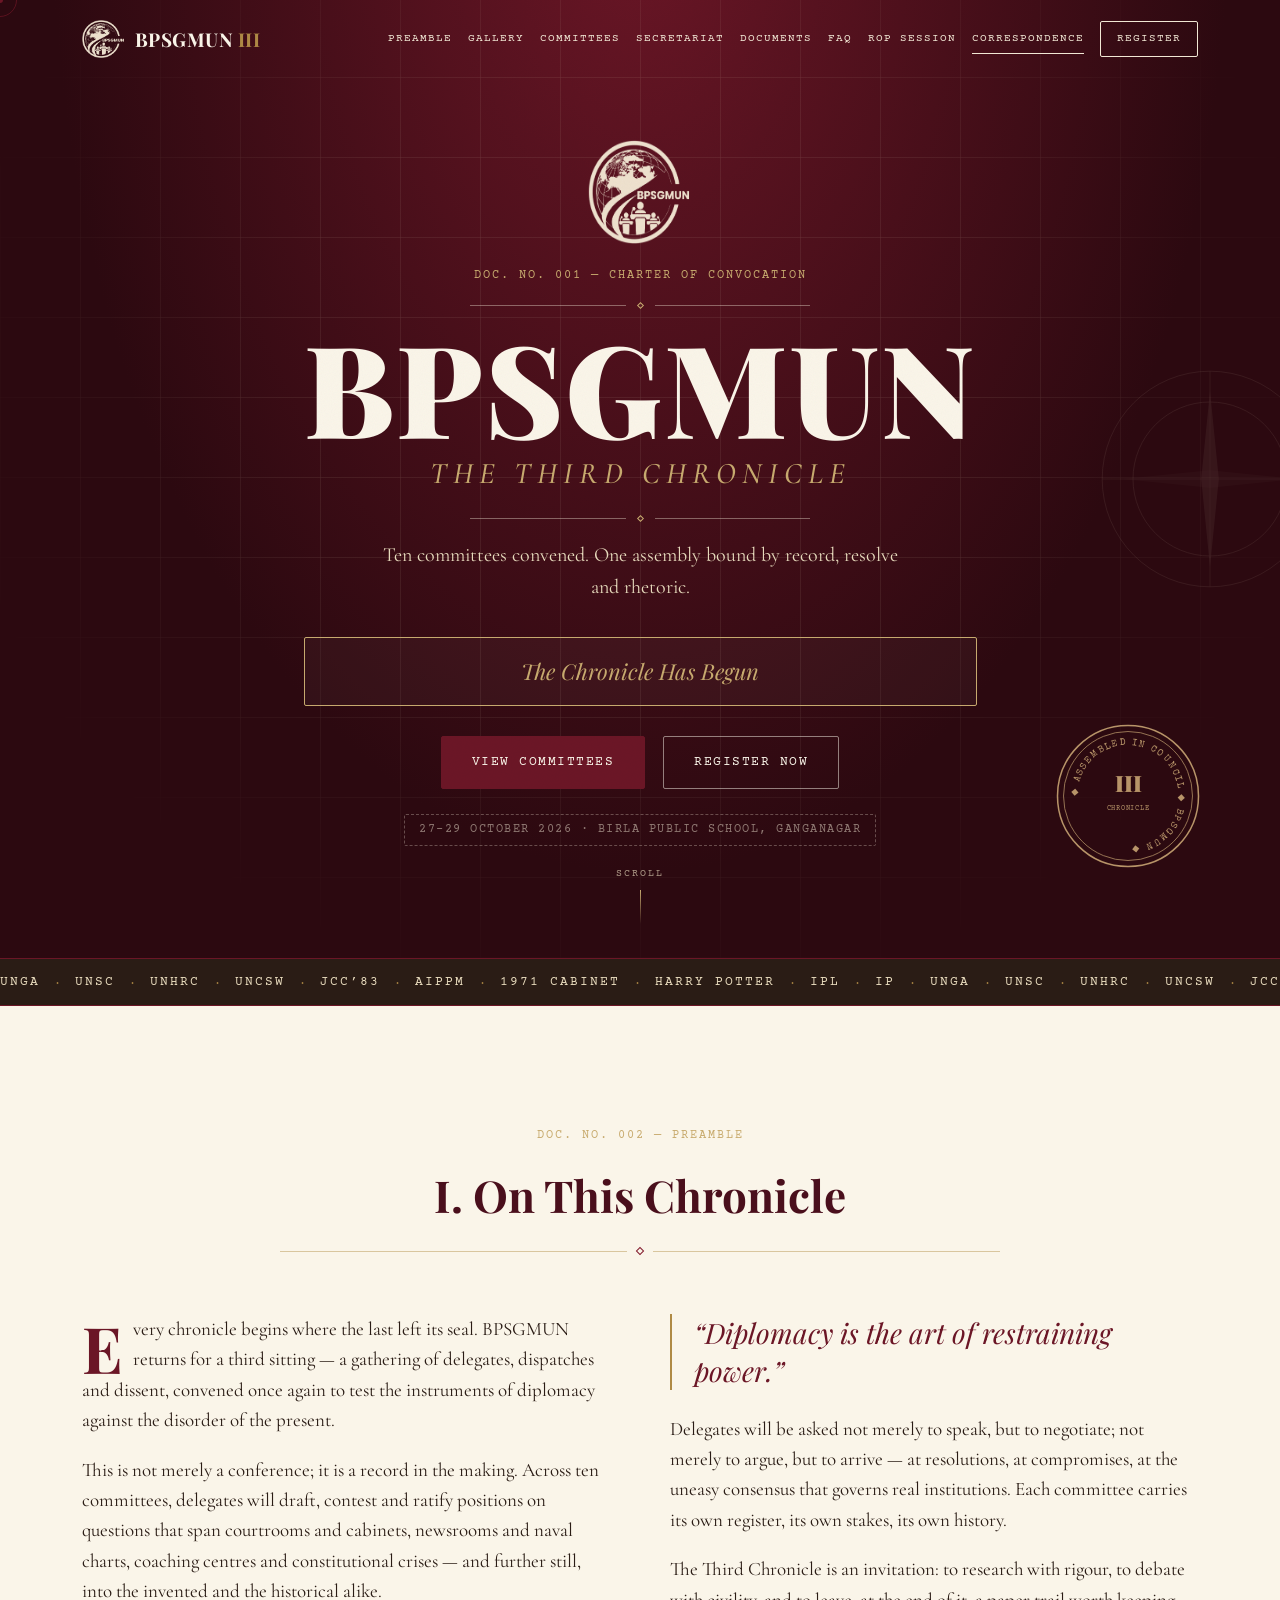
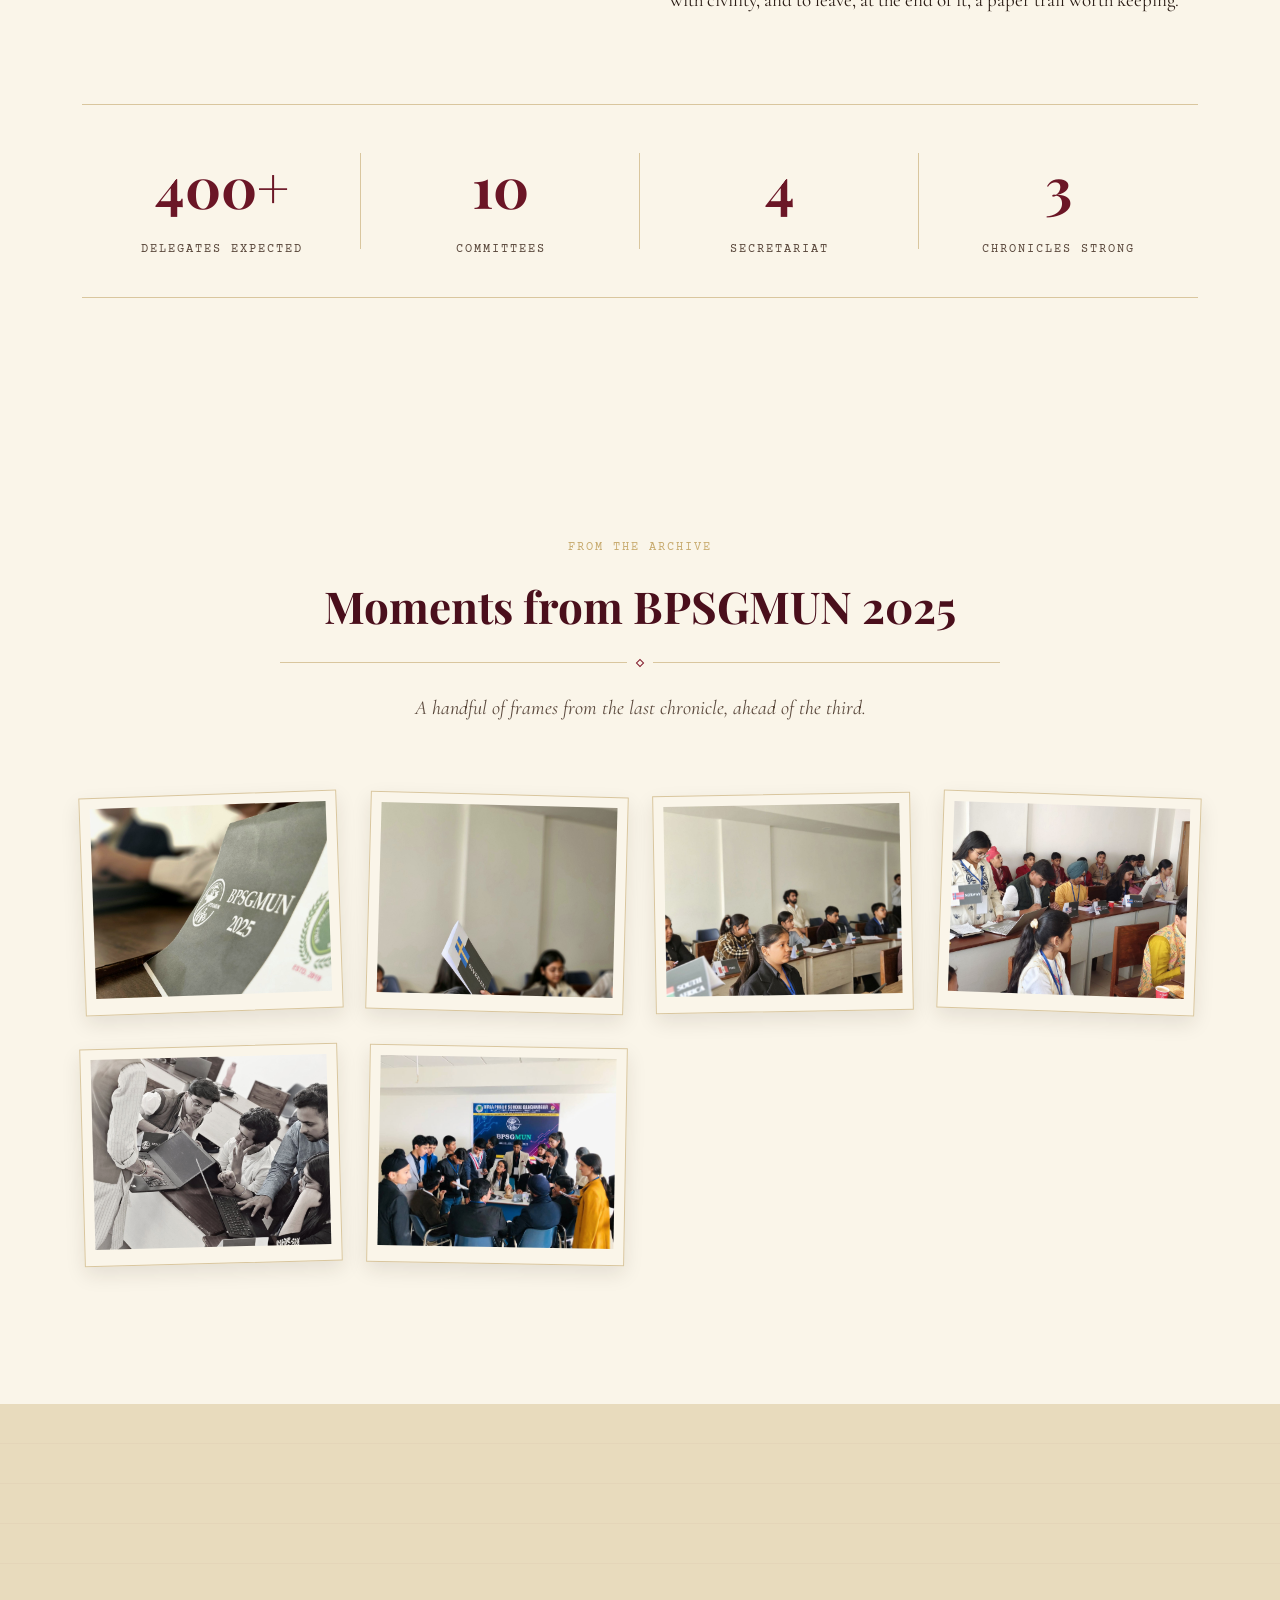
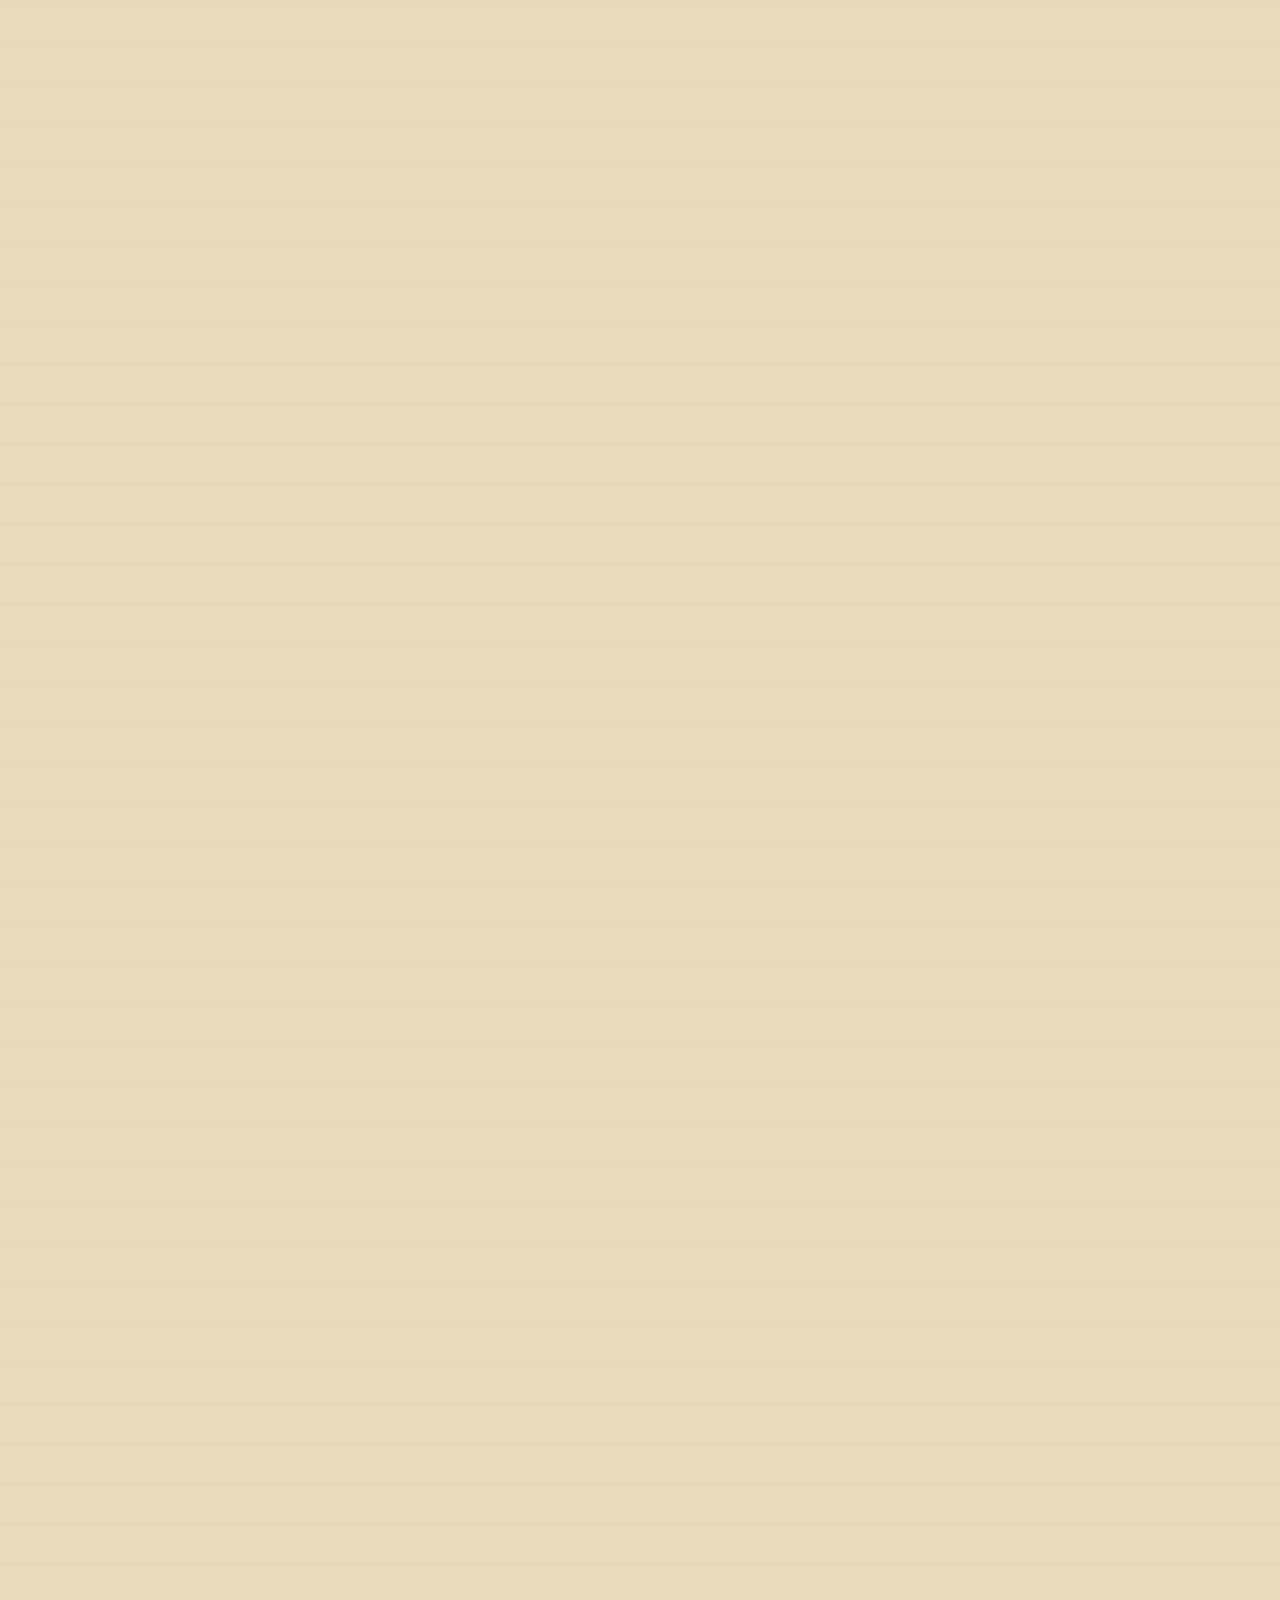
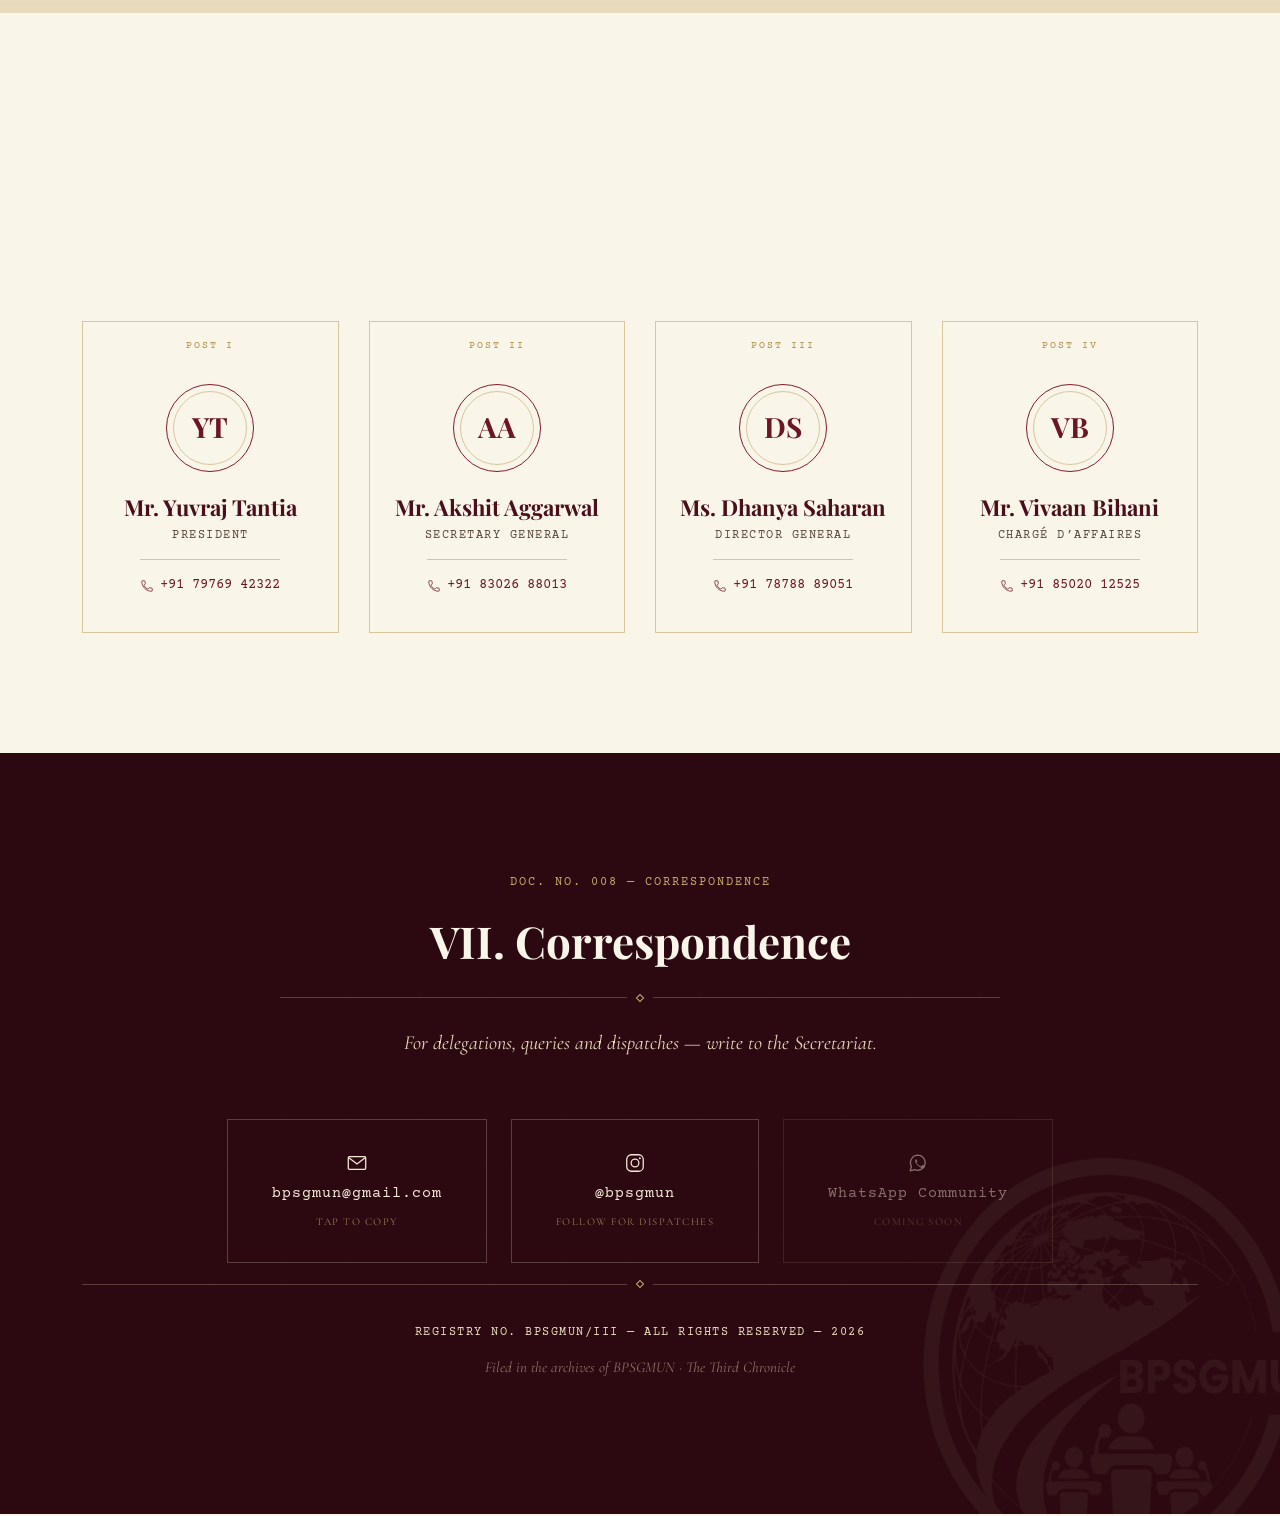
==== index.html @ e6e2c2f1 "Initial commit: BPSGMUN III website Static site for BPSGMUN — The Third Chronicle, covering committe" ====
<!DOCTYPE html>
<html lang="en">
<head>
<meta charset="UTF-8">
<meta name="viewport" content="width=device-width, initial-scale=1.0">
<title>BPSGMUN &mdash; The Third Chronicle</title>
<meta name="description" content="BPSGMUN — The Third Chronicle. Ten committees, one assembly, 27–29 October 2026 at Birla Public School, Ganganagar.">
<meta property="og:title" content="BPSGMUN — The Third Chronicle">
<meta property="og:description" content="Ten committees. One assembly. 27–29 October 2026 · Birla Public School, Ganganagar.">
<meta property="og:type" content="website">
<meta property="og:image" content="assets/og-image.jpg">
<meta property="og:image:width" content="1200">
<meta property="og:image:height" content="630">
<meta name="twitter:card" content="summary_large_image">
<meta name="twitter:image" content="assets/og-image.jpg">
<link rel="icon" href="assets/logo.png">
<link rel="preconnect" href="https://fonts.googleapis.com">
<link rel="preconnect" href="https://fonts.gstatic.com" crossorigin>
<link href="https://fonts.googleapis.com/css2?family=Playfair+Display:ital,wght@0,500;0,600;0,700;0,900;1,600&family=Cormorant+Garamond:ital,wght@0,400;0,500;0,600;1,400;1,500&family=Special+Elite&family=Courier+Prime:wght@400;700&display=swap" rel="stylesheet">
<link rel="stylesheet" href="css/style.css">
<script type="application/ld+json">
{
  "@context": "https://schema.org",
  "@type": "Event",
  "name": "BPSGMUN III — The Third Chronicle",
  "description": "Model United Nations conference across ten committees, hosted by Birla Public School, Ganganagar.",
  "startDate": "2026-10-27",
  "endDate": "2026-10-29",
  "eventStatus": "https://schema.org/EventScheduled",
  "eventAttendanceMode": "https://schema.org/OfflineEventAttendanceMode",
  "location": {
    "@type": "Place",
    "name": "Birla Public School, Ganganagar",
    "address": {
      "@type": "PostalAddress",
      "streetAddress": "Chak 3HH, Suratgarh Road",
      "addressLocality": "Sri Ganganagar",
      "addressRegion": "Rajasthan",
      "postalCode": "335002",
      "addressCountry": "IN"
    }
  },
  "organizer": {
    "@type": "Organization",
    "name": "BPSGMUN",
    "url": "https://www.instagram.com/bpsgmun",
    "email": "bpsgmun@gmail.com"
  }
}
</script>
</head>
<body>

<a href="#top" class="skip-link">Skip to content</a>

<!-- Grain overlay -->
<div class="grain" aria-hidden="true"></div>

<!-- Custom cursor -->
<div class="cursor-dot" aria-hidden="true"></div>
<div class="cursor-ring" aria-hidden="true"></div>

<!-- Scroll progress -->
<div class="scroll-progress" aria-hidden="true"><span id="scrollProgressBar"></span></div>

<!-- Loader -->
<div class="loader" id="loader" aria-hidden="true">
  <div class="loader-inner">
    <svg class="loader-seal" viewBox="0 0 200 200" width="140" height="140">
      <circle cx="100" cy="100" r="92" fill="none" stroke="#e8dcc3" stroke-width="1.5" opacity="0.5"/>
      <circle cx="100" cy="100" r="78" fill="none" stroke="#e8dcc3" stroke-width="2"/>
      <path id="loaderCirclePath" d="M 100,100 m -60,0 a 60,60 0 1,1 120,0 a 60,60 0 1,1 -120,0" fill="none"/>
      <text font-family="'Special Elite', monospace" font-size="11" letter-spacing="3" fill="#e8dcc3">
        <textPath href="#loaderCirclePath" startOffset="0%">• BPSGMUN • THE THIRD CHRONICLE •&#160;&#160;&#160;</textPath>
      </text>
      <text x="100" y="112" font-family="'Playfair Display', serif" font-size="34" font-weight="700" fill="#e8dcc3" text-anchor="middle">III</text>
    </svg>
    <p class="loader-text">assembling the chronicle&hellip;</p>
  </div>
</div>

<!-- ================= NAV ================= -->
<header class="site-nav" id="siteNav">
  <div class="nav-inner">
    <a href="#top" class="nav-brand">
      <img src="assets/logo.png" alt="BPSGMUN crest" class="nav-logo">
      <span class="nav-brand-text">BPSGMUN <em>III</em></span>
    </a>

    <nav class="nav-links" id="navLinks">
      <a href="#about" data-nav>Preamble</a>
      <a href="#gallery" data-nav>Gallery</a>
      <a href="#committees" data-nav>Committees</a>
      <a href="#secretariat" data-nav>Secretariat</a>
      <a href="docs.html" data-nav>Documents</a>
      <a href="faq.html" data-nav>FAQ</a>
      <a href="rop.html" data-nav>RoP Session</a>
      <a href="#contact" data-nav>Correspondence</a>
      <a href="#contact" class="nav-cta" data-nav data-register-link>Register</a>
    </nav>

    <button class="nav-toggle" id="navToggle" aria-label="Toggle menu" aria-expanded="false">
      <span></span><span></span><span></span>
    </button>
  </div>
</header>

<!-- Mobile menu overlay -->
<div class="mobile-menu" id="mobileMenu">
  <nav>
    <a href="#about" data-nav>I. Preamble</a>
    <a href="#gallery" data-nav>Gallery</a>
    <a href="#committees" data-nav>II. Committees</a>
    <a href="#secretariat" data-nav>III. Secretariat</a>
    <a href="docs.html" data-nav>IV. Documents</a>
    <a href="faq.html" data-nav>V. FAQ</a>
    <a href="rop.html" data-nav>VI. RoP Session</a>
    <a href="#contact" data-nav>VII. Correspondence</a>
  </nav>
  <div class="mobile-menu-foot">
    <span>@bpsgmun</span>
    <span>bpsgmun@gmail.com</span>
    <span>27&ndash;29 Oct 2026</span>
    <span>Birla Public School, Ganganagar</span>
  </div>
</div>

<main id="top">

  <!-- ================= HERO ================= -->
  <section class="hero" id="hero">
    <div class="hero-grid" aria-hidden="true"></div>
    <div class="hero-compass" aria-hidden="true">
      <svg viewBox="0 0 200 200" width="220" height="220">
        <circle cx="100" cy="100" r="98" fill="none" stroke="currentColor" stroke-width="0.6"/>
        <circle cx="100" cy="100" r="70" fill="none" stroke="currentColor" stroke-width="0.6"/>
        <line x1="100" y1="2" x2="100" y2="198" stroke="currentColor" stroke-width="0.5"/>
        <line x1="2" y1="100" x2="198" y2="100" stroke="currentColor" stroke-width="0.5"/>
        <path d="M100 20 L108 100 L100 180 L92 100 Z" fill="currentColor" opacity="0.5"/>
        <path d="M20 100 L100 92 L180 100 L100 108 Z" fill="currentColor" opacity="0.2"/>
      </svg>
    </div>

    <div class="container hero-content">
      <img src="assets/logo.png" alt="BPSGMUN crest" class="hero-crest" data-reveal>
      <p class="doc-number" data-reveal>Doc. No. 001 &mdash; Charter of Convocation</p>
      <div class="hero-rule" data-reveal><span></span><i></i><span></span></div>
      <h1 class="hero-title" data-reveal>
        <span class="hero-title-line">BPSGMUN</span>
      </h1>
      <p class="hero-subtitle" data-reveal>The&nbsp;Third&nbsp;Chronicle</p>
      <div class="hero-rule" data-reveal><span></span><i></i><span></span></div>
      <p class="hero-tagline" data-reveal>Ten committees convened. One assembly bound by record, resolve and rhetoric.</p>

      <div class="countdown" id="countdown" data-reveal aria-label="Countdown to BPSGMUN III">
        <div class="countdown-unit">
          <span class="countdown-value" id="cdDays">00</span>
          <span class="countdown-label">Days</span>
        </div>
        <span class="countdown-sep">&#9670;</span>
        <div class="countdown-unit">
          <span class="countdown-value" id="cdHours">00</span>
          <span class="countdown-label">Hours</span>
        </div>
        <span class="countdown-sep">&#9670;</span>
        <div class="countdown-unit">
          <span class="countdown-value" id="cdMinutes">00</span>
          <span class="countdown-label">Minutes</span>
        </div>
        <span class="countdown-sep">&#9670;</span>
        <div class="countdown-unit">
          <span class="countdown-value" id="cdSeconds">00</span>
          <span class="countdown-label">Seconds</span>
        </div>
      </div>

      <div class="hero-actions" data-reveal>
        <a href="#committees" class="btn btn-primary">
          <span>View Committees</span>
        </a>
        <a href="#contact" class="btn btn-ghost" data-register-link>
          <span>Register Now</span>
        </a>
      </div>

      <p class="hero-notice" data-reveal>27&ndash;29 October 2026 &middot; Birla Public School, Ganganagar</p>
    </div>

    <div class="hero-stamp" id="heroStamp" aria-hidden="true">
      <svg viewBox="0 0 200 200" width="150" height="150">
        <circle cx="100" cy="100" r="94" fill="none" stroke="currentColor" stroke-width="2"/>
        <circle cx="100" cy="100" r="86" fill="none" stroke="currentColor" stroke-width="1"/>
        <path id="stampCirclePath" d="M 100,100 m -68,0 a 68,68 0 1,1 136,0 a 68,68 0 1,1 -136,0" fill="none"/>
        <text font-family="'Special Elite', monospace" font-size="12.5" letter-spacing="2.5" fill="currentColor">
          <textPath href="#stampCirclePath" startOffset="0%">&#9670; ASSEMBLED IN COUNCIL &#9670; BPSGMUN &#9670;&#160;&#160;</textPath>
        </text>
        <text x="100" y="95" font-family="'Playfair Display', serif" font-size="30" font-weight="900" fill="currentColor" text-anchor="middle">III</text>
        <text x="100" y="118" font-family="'Courier Prime', monospace" font-size="9" letter-spacing="1" fill="currentColor" text-anchor="middle">CHRONICLE</text>
      </svg>
    </div>

    <a href="#about" class="scroll-cue" aria-label="Scroll to content">
      <span>Scroll</span>
      <i></i>
    </a>
  </section>

  <!-- ================= TICKER ================= -->
  <div class="ticker" aria-hidden="true">
    <div class="ticker-track" id="tickerTrack">
      <span>UNGA</span><b>&#9670;</b><span>UNSC</span><b>&#9670;</b><span>UNHRC</span><b>&#9670;</b>
      <span>UNCSW</span><b>&#9670;</b><span>JCC&rsquo;83</span><b>&#9670;</b><span>AIPPM</span><b>&#9670;</b>
      <span>1971 CABINET</span><b>&#9670;</b><span>HARRY POTTER</span><b>&#9670;</b><span>IPL</span><b>&#9670;</b><span>IP</span><b>&#9670;</b>
    </div>
  </div>

  <!-- ================= ABOUT ================= -->
  <section class="section about" id="about">
    <div class="container">
      <div class="section-head" data-reveal>
        <p class="doc-number">Doc. No. 002 &mdash; Preamble</p>
        <h2 class="section-title">I. On This Chronicle</h2>
        <div class="rule-ornament"><span></span><i></i><span></span></div>
      </div>

      <div class="about-grid">
        <div class="about-col" data-reveal>
          <p class="drop-cap">Every chronicle begins where the last left its seal. BPSGMUN returns for a third sitting &mdash; a gathering of delegates, dispatches and dissent, convened once again to test the instruments of diplomacy against the disorder of the present.</p>
          <p>This is not merely a conference; it is a record in the making. Across ten committees, delegates will draft, contest and ratify positions on questions that span courtrooms and cabinets, newsrooms and naval charts, coaching centres and constitutional crises &mdash; and further still, into the invented and the historical alike.</p>
        </div>
        <div class="about-col" data-reveal>
          <blockquote class="pull-quote">&ldquo;Diplomacy is the art of restraining power.&rdquo;</blockquote>
          <p>Delegates will be asked not merely to speak, but to negotiate; not merely to argue, but to arrive &mdash; at resolutions, at compromises, at the uneasy consensus that governs real institutions. Each committee carries its own register, its own stakes, its own history.</p>
          <p>The Third Chronicle is an invitation: to research with rigour, to debate with civility, and to leave, at the end of it, a paper trail worth keeping.</p>
        </div>
      </div>

      <div class="stats-row" data-reveal>
        <div class="stat">
          <span class="stat-number" data-count="400" data-suffix="+">0</span>
          <span class="stat-label">Delegates Expected</span>
        </div>
        <div class="stat">
          <span class="stat-number" data-count="10">0</span>
          <span class="stat-label">Committees</span>
        </div>
        <div class="stat">
          <span class="stat-number" data-count="4">0</span>
          <span class="stat-label">Secretariat</span>
        </div>
        <div class="stat">
          <span class="stat-number" data-count="3">0</span>
          <span class="stat-label">Chronicles Strong</span>
        </div>
      </div>
    </div>
  </section>

  <!-- ================= GALLERY ================= -->
  <section class="section gallery-section" id="gallery">
    <div class="container">
      <div class="section-head" data-reveal>
        <p class="doc-number">From the Archive</p>
        <h2 class="section-title">Moments from BPSGMUN 2025</h2>
        <div class="rule-ornament"><span></span><i></i><span></span></div>
        <p class="section-lede">A handful of frames from the last chronicle, ahead of the third.</p>
      </div>

      <div class="photo-grid" id="photoGrid" data-reveal>
        <button class="photo-frame" style="--r:-2deg" data-src="assets/gallery/chronicle-01.jpg" data-caption="The BPSGMUN 2025 conference booklet">
          <img src="assets/gallery/chronicle-01.jpg" alt="BPSGMUN 2025 conference booklet" loading="lazy">
        </button>
        <button class="photo-frame" style="--r:1.5deg" data-src="assets/gallery/chronicle-02.jpg" data-caption="A delegate raises the Sweden placard during committee session">
          <img src="assets/gallery/chronicle-02.jpg" alt="Delegate raising the Sweden placard during committee session" loading="lazy">
        </button>
        <button class="photo-frame" style="--r:-1deg" data-src="assets/gallery/chronicle-03.jpg" data-caption="Committee in session, delegate placards on the desks">
          <img src="assets/gallery/chronicle-03.jpg" alt="Delegates seated behind country placards including Peru and South Africa" loading="lazy">
        </button>
        <button class="photo-frame" style="--r:2deg" data-src="assets/gallery/chronicle-04.jpg" data-caption="A packed committee room mid-session">
          <img src="assets/gallery/chronicle-04.jpg" alt="Committee session in progress with delegate placards for Norway, USA, UK and Iceland" loading="lazy">
        </button>
        <button class="photo-frame" style="--r:-1.5deg" data-src="assets/gallery/chronicle-05.jpg" data-caption="Delegates drafting together between sessions">
          <img src="assets/gallery/chronicle-05.jpg" alt="Delegates working together around laptops" loading="lazy">
        </button>
        <button class="photo-frame" style="--r:1deg" data-src="assets/gallery/chronicle-06.jpg" data-caption="Delegates gathered at Birla Public School, Ganganagar">
          <img src="assets/gallery/chronicle-06.jpg" alt="Delegates gathered around the BPSGMUN banner at Birla Public School, Ganganagar" loading="lazy">
        </button>
      </div>
    </div>
  </section>

  <!-- ================= COMMITTEES ================= -->
  <section class="section committees" id="committees">
    <div class="container">
      <div class="section-head" data-reveal>
        <p class="doc-number">Doc. No. 003 &mdash; Register of Committees</p>
        <h2 class="section-title">II. Committees of Assembly</h2>
        <div class="rule-ornament"><span></span><i></i><span></span></div>
        <p class="section-lede">Ten dossiers. Ten agendas. Select a file to read the brief in full.</p>
      </div>

      <div class="committee-search" data-reveal>
        <svg viewBox="0 0 24 24" width="16" height="16" aria-hidden="true"><circle cx="10.5" cy="10.5" r="6.5" fill="none" stroke="currentColor" stroke-width="1.6"/><line x1="15.2" y1="15.2" x2="21" y2="21" stroke="currentColor" stroke-width="1.6" stroke-linecap="round"/></svg>
        <input type="text" id="committeeSearch" placeholder="Search the register by name or acronym&hellip;" aria-label="Search committees">
      </div>

      <div class="committee-grid" id="committeeGrid" data-reveal></div>
      <p class="committee-empty" id="committeeEmpty" hidden>No dossier matches that search.</p>
    </div>
  </section>

  <!-- ================= SECRETARIAT ================= -->
  <section class="section secretariat" id="secretariat">
    <div class="container">
      <div class="section-head" data-reveal>
        <p class="doc-number">Doc. No. 004 &mdash; Roll of Officers</p>
        <h2 class="section-title">III. The Secretariat</h2>
        <div class="rule-ornament"><span></span><i></i><span></span></div>
      </div>

      <div class="secretariat-grid" id="secretariatGrid" data-reveal></div>
    </div>
  </section>

  <!-- ================= CONTACT / FOOTER ================= -->
  <section class="section contact" id="contact">
    <div class="hero-grid faint" aria-hidden="true"></div>
    <img src="assets/logo.png" alt="" aria-hidden="true" class="contact-watermark">
    <div class="container">
      <div class="section-head" data-reveal>
        <p class="doc-number light">Doc. No. 008 &mdash; Correspondence</p>
        <h2 class="section-title light">VII. Correspondence</h2>
        <div class="rule-ornament light"><span></span><i></i><span></span></div>
        <p class="section-lede light">For delegations, queries and dispatches &mdash; write to the Secretariat.</p>
      </div>

      <div class="contact-row" data-reveal>
        <a class="contact-card" href="mailto:bpsgmun@gmail.com" id="copyEmail">
          <svg viewBox="0 0 24 24" width="22" height="22" aria-hidden="true"><rect x="2.5" y="5" width="19" height="14" rx="1.2" fill="none" stroke="currentColor" stroke-width="1.4"/><path d="M3.5 6.5L12 13L20.5 6.5" fill="none" stroke="currentColor" stroke-width="1.4" stroke-linecap="round"/></svg>
          <span>bpsgmun@gmail.com</span>
          <small>tap to copy</small>
        </a>
        <a class="contact-card" href="https://instagram.com/bpsgmun" target="_blank" rel="noopener noreferrer">
          <svg viewBox="0 0 24 24" width="22" height="22" aria-hidden="true"><rect x="3" y="3" width="18" height="18" rx="5" fill="none" stroke="currentColor" stroke-width="1.4"/><circle cx="12" cy="12" r="4.2" fill="none" stroke="currentColor" stroke-width="1.4"/><circle cx="17.3" cy="6.7" r="1.1" fill="currentColor"/></svg>
          <span>@bpsgmun</span>
          <small>follow for dispatches</small>
        </a>
        <a class="contact-card is-disabled" href="#" id="whatsappLink" data-whatsapp-link aria-disabled="true" target="_blank" rel="noopener noreferrer">
          <svg viewBox="0 0 24 24" width="22" height="22" aria-hidden="true"><path d="M12 3.5a8.2 8.2 0 0 0-7.1 12.3L3.5 20.5l4.9-1.3A8.2 8.2 0 1 0 12 3.5Z" fill="none" stroke="currentColor" stroke-width="1.4" stroke-linejoin="round"/><path d="M8.7 8.9c.3-.7.6-.7.9-.7h.5c.2 0 .4 0 .5.4.2.5.6 1.5.6 1.6.1.1.1.3 0 .4-.2.3-.3.4-.5.6-.2.2-.4.4-.2.7.2.4.9 1.4 1.9 2.2 1.3 1 2.2 1.3 2.6 1.5.3.1.5.1.6-.1.2-.2.7-.8.9-1.1.2-.3.4-.2.6-.1.2.1 1.5.7 1.7.8.2.1.4.2.4.3.1.4.1.8-.1 1.2-.2.4-1.2 1.1-2 1.1-.8 0-2.3-.3-4.3-2.1-2.4-2.1-3.5-4.1-3.6-4.7-.1-.6-.5-1.5.1-2.4Z" fill="currentColor" stroke="none"/></svg>
          <span>WhatsApp Community</span>
          <small>coming soon</small>
        </a>
      </div>

      <div class="rule-ornament light" data-reveal><span></span><i></i><span></span></div>

      <footer class="site-footer" data-reveal>
        <p class="registry-line">Registry No. BPSGMUN/III &mdash; All Rights Reserved &mdash; <span id="footYear"></span></p>
        <p class="registry-sub">Filed in the archives of BPSGMUN &middot; The Third Chronicle</p>
      </footer>
    </div>

    <button class="back-to-top" id="backToTop" aria-label="Back to top">
      <svg viewBox="0 0 24 24" width="18" height="18"><path d="M12 19V5M6 11l6-6 6 6" fill="none" stroke="currentColor" stroke-width="1.8" stroke-linecap="round" stroke-linejoin="round"/></svg>
    </button>
  </section>

</main>

<!-- Committee dossier modal -->
<div class="modal-overlay" id="committeeModal" aria-hidden="true">
  <div class="modal-box" role="dialog" aria-modal="true" aria-labelledby="modalAcronym">
    <button class="modal-close" id="modalClose" aria-label="Close dossier">
      <svg viewBox="0 0 24 24" width="18" height="18"><path d="M5 5l14 14M19 5L5 19" fill="none" stroke="currentColor" stroke-width="1.8" stroke-linecap="round"/></svg>
    </button>
    <p class="modal-doc" id="modalDoc"></p>
    <p class="modal-category" id="modalCategory"></p>
    <h3 class="modal-acronym" id="modalAcronym"></h3>
    <h4 class="modal-name" id="modalName"></h4>
    <div class="rule-ornament"><span></span><i></i><span></span></div>
    <p class="modal-agenda" id="modalAgenda"></p>
    <div class="modal-actions">
      <a href="docs.html" class="btn btn-ghost-wine modal-btn" id="modalDocsLink">
        <span>Committee Documents</span>
      </a>
    </div>
    <p class="modal-contact-note">Have a question about this committee? Contact the Secretariat at <a href="mailto:bpsgmun@gmail.com" id="modalEmailLink">bpsgmun@gmail.com</a>.</p>
  </div>
</div>

<!-- Photo lightbox -->
<div class="modal-overlay photo-modal-overlay" id="photoModal" aria-hidden="true">
  <div class="photo-modal-box" role="dialog" aria-modal="true" aria-labelledby="photoModalCaption">
    <button class="modal-close photo-modal-close" id="photoModalClose" aria-label="Close photo">
      <svg viewBox="0 0 24 24" width="18" height="18"><path d="M5 5l14 14M19 5L5 19" fill="none" stroke="currentColor" stroke-width="1.8" stroke-linecap="round"/></svg>
    </button>
    <img id="photoModalImg" src="" alt="">
    <p class="photo-modal-caption" id="photoModalCaption"></p>
  </div>
</div>

<script src="js/committees-data.js"></script>
<script src="js/common.js"></script>
<script src="js/script.js"></script>
</body>
</html>
---- css/style.css ----
/* =========================================================
   BPSGMUN — THE THIRD CHRONICLE
   ========================================================= */

:root{
  --wine-900:#2c0910;
  --wine-800:#4a0f1c;
  --wine-700:#6b1626;
  --wine-600:#821b2d;
  --wine-500:#9c2436;
  --gold:#af8a45;
  --gold-soft:#c8ab6f;
  --cream-100:#faf5e9;
  --cream-200:#f3e9d6;
  --beige-300:#e8dbbd;
  --beige-400:#d9c69e;
  --ink:#2a1c15;
  --ink-soft:#5a483c;

  --font-display:'Playfair Display', serif;
  --font-body:'Cormorant Garamond', serif;
  --font-mono:'Courier Prime', monospace;
  --font-stamp:'Special Elite', monospace;

  --container:1180px;
  --ease:cubic-bezier(.22,.68,0,1);
}

*,*::before,*::after{ box-sizing:border-box; }
html{ scroll-behavior:smooth; }
body{
  margin:0;
  background:var(--cream-100);
  color:var(--ink);
  font-family:var(--font-body);
  font-size:19px;
  line-height:1.6;
  overflow-x:hidden;
  cursor:default;
}
img,svg{ display:block; max-width:100%; }
a{ color:inherit; text-decoration:none; }
h1,h2,h3,h4{ font-family:var(--font-display); margin:0; font-weight:700; color:var(--wine-800); }
p{ margin:0 0 1em; }
.container{ max-width:var(--container); margin:0 auto; padding:0 32px; position:relative; }

::selection{ background:var(--wine-700); color:var(--cream-100); }

.skip-link{
  position:fixed; top:-60px; left:16px; z-index:10001;
  background:var(--wine-800); color:var(--cream-100); padding:12px 22px;
  font-family:var(--font-mono); font-size:13px; letter-spacing:1px; text-transform:uppercase;
  border-radius:2px; transition:top .25s var(--ease);
}
.skip-link:focus{ top:16px; }

/* ---------- paper grain ---------- */
.grain{
  position:fixed; inset:0; z-index:9990; pointer-events:none;
  opacity:.05; mix-blend-mode:multiply;
  background-image:url("data:image/svg+xml,%3Csvg xmlns='http://www.w3.org/2000/svg' width='180' height='180'%3E%3Cfilter id='n'%3E%3CfeTurbulence type='fractalNoise' baseFrequency='0.9' numOctaves='2' stitchTiles='stitch'/%3E%3C/filter%3E%3Crect width='100%25' height='100%25' filter='url(%23n)'/%3E%3C/svg%3E");
  background-size:180px 180px;
}

/* ---------- custom cursor ---------- */
.cursor-dot,.cursor-ring{ position:fixed; top:0; left:0; pointer-events:none; z-index:9999; border-radius:50%; transform:translate(-50%,-50%); }
.cursor-dot{ width:6px; height:6px; background:var(--wine-700); transition:opacity .2s; }
.cursor-ring{ width:34px; height:34px; border:1px solid var(--wine-600); opacity:.55; transition:width .25s var(--ease), height .25s var(--ease), opacity .25s, border-color .25s; }
.cursor-ring.active{ width:56px; height:56px; opacity:.9; border-color:var(--gold); }
@media (pointer:coarse), (max-width:900px){ .cursor-dot,.cursor-ring{ display:none; } }

/* ---------- scroll progress ---------- */
.scroll-progress{ position:fixed; top:0; left:0; width:100%; height:3px; z-index:9998; background:transparent; }
.scroll-progress span{ display:block; height:100%; width:0%; background:linear-gradient(90deg,var(--wine-700),var(--gold)); transition:width .1s linear; }

/* =========================================================
   LOADER
   ========================================================= */
.loader{
  position:fixed; inset:0; z-index:10000;
  background:var(--wine-900);
  display:flex; align-items:center; justify-content:center;
  transition:opacity .8s var(--ease), visibility .8s;
}
.loader.hidden{ opacity:0; visibility:hidden; }
.loader-inner{ text-align:center; }
.loader-seal{ animation:spin-slow 14s linear infinite; }
@keyframes spin-slow{ to{ transform:rotate(360deg); } }
.loader-text{ font-family:var(--font-stamp); color:var(--beige-300); letter-spacing:2px; font-size:12px; margin-top:16px; text-transform:uppercase; opacity:.8; }

/* =========================================================
   NAV
   ========================================================= */
.site-nav{
  position:fixed; top:0; left:0; width:100%; z-index:500;
  padding:20px 0;
  transition:background .4s var(--ease), padding .4s var(--ease), border-color .4s var(--ease), box-shadow .4s;
  border-bottom:1px solid transparent;
}
.site-nav.scrolled{
  background:rgba(250,245,233,.92);
  backdrop-filter:blur(6px);
  padding:12px 0;
  border-color:var(--beige-400);
  box-shadow:0 6px 24px rgba(42,28,21,.06);
}
.nav-inner{ max-width:var(--container); margin:0 auto; padding:0 32px; display:flex; align-items:center; justify-content:space-between; }
.nav-brand{ display:flex; align-items:center; gap:10px; color:var(--wine-800); }
.site-nav:not(.scrolled) .nav-brand{ color:var(--cream-100); }
.nav-logo{ height:38px; width:auto; transition:filter .4s var(--ease); filter:brightness(0) saturate(100%) invert(13%) sepia(20%) saturate(1200%) hue-rotate(315deg) brightness(75%); }
.site-nav:not(.scrolled) .nav-logo{ filter:none; }
.nav-brand-text{ font-family:var(--font-display); font-weight:700; letter-spacing:.5px; font-size:19px; }
.nav-brand-text em{ font-style:normal; color:var(--gold); }
.nav-links{ display:flex; align-items:center; gap:30px; font-family:var(--font-mono); font-size:13px; letter-spacing:1px; text-transform:uppercase; }
@media (min-width:901px) and (max-width:1280px){
  .nav-links{ gap:16px; font-size:11px; }
  .nav-cta{ padding:8px 12px !important; }
}
.nav-links a{ position:relative; padding:4px 0; color:var(--wine-800); }
.site-nav:not(.scrolled) .nav-links a{ color:var(--cream-200); }
.nav-links a:not(.nav-cta)::after{ content:''; position:absolute; left:0; bottom:-2px; width:0; height:1px; background:currentColor; transition:width .3s var(--ease); }
.nav-links a:not(.nav-cta):hover::after,.nav-links a.active::after{ width:100%; }
.nav-cta{ border:1px solid currentColor; padding:8px 16px !important; border-radius:2px; transition:background .3s,color .3s; }
.nav-cta:hover{ background:var(--wine-700); color:var(--cream-100) !important; border-color:var(--wine-700); }

.nav-toggle{ display:none; flex-direction:column; justify-content:center; gap:5px; width:32px; height:26px; background:none; border:none; cursor:pointer; padding:0; }
.nav-toggle span{ display:block; height:1.5px; width:100%; background:var(--wine-800); transition:transform .3s var(--ease), opacity .3s; }
.site-nav:not(.scrolled) .nav-toggle span{ background:var(--cream-100); }
.nav-toggle.open span:nth-child(1){ transform:translateY(6.5px) rotate(45deg); }
.nav-toggle.open span:nth-child(2){ opacity:0; }
.nav-toggle.open span:nth-child(3){ transform:translateY(-6.5px) rotate(-45deg); }

.mobile-menu{
  position:fixed; inset:0; z-index:490; background:var(--wine-900);
  display:flex; flex-direction:column; justify-content:center; align-items:flex-start;
  padding:0 40px;
  clip-path:circle(0% at 100% 0%);
  transition:clip-path .6s var(--ease);
  pointer-events:none;
}
.mobile-menu.open{ clip-path:circle(150% at 100% 0%); pointer-events:auto; }
.mobile-menu nav{ display:flex; flex-direction:column; gap:22px; }
.mobile-menu nav a{ font-family:var(--font-display); font-size:34px; color:var(--cream-100); opacity:.85; transition:opacity .3s, transform .3s; }
.mobile-menu nav a:hover{ opacity:1; transform:translateX(8px); color:var(--gold-soft); }
.mobile-menu-foot{ position:absolute; bottom:40px; left:40px; right:40px; display:flex; flex-wrap:wrap; gap:8px 20px; font-family:var(--font-mono); font-size:11px; letter-spacing:1px; color:var(--beige-400); text-transform:uppercase; }

/* =========================================================
   UTILITY: labels, rules, buttons
   ========================================================= */
.doc-number{ font-family:var(--font-mono); font-size:12px; letter-spacing:2px; text-transform:uppercase; color:var(--wine-600); margin-bottom:14px; }
.doc-number.light{ color:var(--gold-soft); }

.rule-ornament{ display:flex; align-items:center; gap:10px; margin:18px 0 26px; }
.rule-ornament span{ flex:1; height:1px; background:var(--beige-400); }
.rule-ornament i{ width:6px; height:6px; border:1px solid var(--wine-600); transform:rotate(45deg); }
.rule-ornament.light span{ background:rgba(232,219,189,.25); }
.rule-ornament.light i{ border-color:var(--gold-soft); }

.hero-rule{ display:flex; align-items:center; gap:12px; justify-content:center; margin:18px auto; max-width:340px; }
.hero-rule span{ flex:1; height:1px; background:rgba(243,233,214,.4); }
.hero-rule i{ width:5px; height:5px; border:1px solid var(--gold-soft); transform:rotate(45deg); }

.btn{ display:inline-flex; align-items:center; gap:8px; font-family:var(--font-mono); font-size:13px; letter-spacing:1.5px; text-transform:uppercase; padding:15px 30px; border-radius:2px; position:relative; overflow:hidden; transition:transform .3s var(--ease), box-shadow .3s; }
.btn:active{ transform:scale(.97); }
.btn-primary{ background:var(--wine-700); color:var(--cream-100); border:1px solid var(--wine-700); }
.btn-primary:hover{ box-shadow:0 10px 26px rgba(74,15,28,.35); transform:translateY(-2px); }
.btn-ghost{ background:transparent; color:var(--cream-100); border:1px solid rgba(250,245,233,.5); }
.btn-ghost:hover{ background:rgba(250,245,233,.1); border-color:var(--cream-100); transform:translateY(-2px); }
.btn-ghost-wine{ background:transparent; color:var(--wine-700); border:1px solid var(--wine-600); }
.btn-ghost-wine:hover{ background:var(--wine-700); color:var(--cream-100); transform:translateY(-2px); }

/* generic reveal-on-scroll */
[data-reveal]{ opacity:0; transform:translateY(26px); transition:opacity .8s var(--ease), transform .8s var(--ease); }
[data-reveal].in-view{ opacity:1; transform:translateY(0); }

.section{ position:relative; padding:120px 0; }
.section-head{ text-align:center; max-width:720px; margin:0 auto 60px; }
.section-title{ font-size:clamp(30px,4vw,44px); margin-bottom:0; }
.section-title.light{ color:var(--cream-100); }
.section-lede{ font-family:var(--font-body); font-size:20px; font-style:italic; color:var(--ink-soft); margin-top:6px; }
.section-lede.light{ color:var(--beige-300); }

/* =========================================================
   HERO
   ========================================================= */
.hero{
  position:relative; min-height:100vh; display:flex; align-items:center; justify-content:center;
  background:radial-gradient(ellipse at 50% -10%, var(--wine-700), var(--wine-900) 65%);
  overflow:hidden; padding:140px 0 100px;
}
.hero-grid{
  position:absolute; inset:0; opacity:.16; pointer-events:none;
  background-image:
    repeating-linear-gradient(90deg, rgba(232,219,189,.5) 0 1px, transparent 1px 80px),
    repeating-linear-gradient(0deg, rgba(232,219,189,.5) 0 1px, transparent 1px 80px);
  mask-image:radial-gradient(ellipse at 50% 40%, black 40%, transparent 78%);
}
.hero-grid.faint{ opacity:.07; background-image:
    repeating-linear-gradient(90deg, rgba(107,22,38,.5) 0 1px, transparent 1px 70px),
    repeating-linear-gradient(0deg, rgba(107,22,38,.5) 0 1px, transparent 1px 70px); }
.hero-compass{ position:absolute; right:-40px; top:50%; transform:translateY(-50%); color:var(--beige-300); opacity:.12; pointer-events:none; }
.hero-content{ text-align:center; z-index:2; }
.hero-crest{ width:104px; height:104px; margin:0 auto 22px; opacity:.92; animation:stamp-float 7s ease-in-out infinite; }
.hero-title-line{ font-family:var(--font-display); font-weight:900; font-size:clamp(56px,10vw,132px); color:var(--cream-100); letter-spacing:2px; line-height:.95; display:block; }
.not-found-hero{ min-height:100vh; }
.not-found-code{ font-family:var(--font-display); font-weight:900; font-size:clamp(80px,16vw,180px); color:var(--cream-100); letter-spacing:4px; line-height:1; margin-bottom:6px; }
.hero-subtitle{ font-family:var(--font-body); font-style:italic; font-weight:500; font-size:clamp(20px,2.6vw,30px); color:var(--gold-soft); letter-spacing:6px; text-transform:uppercase; margin:2px 0; }
.hero-tagline{ color:var(--beige-300); max-width:520px; margin:0 auto 34px; font-size:20px; }
.hero-actions{ display:flex; gap:18px; justify-content:center; flex-wrap:wrap; margin-bottom:22px; }
.hero-notice{ font-family:var(--font-mono); font-size:11.5px; letter-spacing:1.5px; text-transform:uppercase; color:rgba(243,233,214,.5); border:1px dashed rgba(243,233,214,.3); display:inline-block; padding:6px 14px; border-radius:2px; }

.countdown{ display:flex; align-items:center; justify-content:center; gap:14px; margin:0 auto 30px; flex-wrap:wrap; }
.countdown-unit{ display:flex; flex-direction:column; align-items:center; gap:6px; min-width:66px; padding:14px 10px 12px; border:1px solid rgba(200,171,111,.35); background:rgba(255,255,255,.03); border-radius:2px; }
.countdown-value{ font-family:var(--font-display); font-weight:700; font-size:clamp(26px,3.4vw,36px); color:var(--cream-100); line-height:1; font-variant-numeric:tabular-nums; }
.countdown-value.tick{ animation:countdown-pulse .4s var(--ease); }
@keyframes countdown-pulse{ 0%{ transform:scale(1.18); color:var(--gold-soft); } 100%{ transform:scale(1); color:var(--cream-100); } }
.countdown-label{ font-family:var(--font-mono); font-size:9.5px; letter-spacing:1.5px; text-transform:uppercase; color:var(--gold-soft); opacity:.75; }
.countdown-sep{ color:var(--gold); font-size:12px; opacity:.6; align-self:center; margin-top:-16px; }
.countdown-live{ padding:16px 26px; border:1px solid var(--gold-soft); border-radius:2px; background:rgba(255,255,255,.03); }
.countdown-live-text{ font-family:var(--font-display); font-style:italic; font-size:22px; color:var(--gold-soft); }
.doc-number{ color:var(--gold-soft); }
.hero .doc-number{ text-align:center; }

.hero-stamp{
  position:absolute; right:6%; bottom:9%; color:var(--gold-soft); opacity:.85; mix-blend-mode:screen;
  animation:stamp-float 7s ease-in-out infinite;
  transition:transform .15s ease-out;
}
@keyframes stamp-float{ 0%,100%{ transform:translateY(0) rotate(-4deg);} 50%{ transform:translateY(-10px) rotate(-2deg);} }
.hero-stamp svg{ animation:spin-slow 40s linear infinite; }

.scroll-cue{ position:absolute; bottom:34px; left:50%; transform:translateX(-50%); display:flex; flex-direction:column; align-items:center; gap:8px; color:var(--beige-300); z-index:2; }
.scroll-cue span{ font-family:var(--font-mono); font-size:10px; letter-spacing:2px; text-transform:uppercase; opacity:.7; }
.scroll-cue i{ width:1px; height:34px; background:linear-gradient(var(--gold-soft), transparent); position:relative; overflow:hidden; }
.scroll-cue i::after{ content:''; position:absolute; top:-100%; left:0; width:100%; height:100%; background:var(--gold-soft); animation:cue-drip 2s ease-in-out infinite; }
@keyframes cue-drip{ 0%{ top:-100%; } 60%,100%{ top:100%; } }

/* =========================================================
   TICKER
   ========================================================= */
.ticker{ background:var(--ink); border-top:1px solid var(--wine-700); border-bottom:1px solid var(--wine-700); overflow:hidden; padding:13px 0; }
.ticker-track{ display:flex; align-items:center; gap:16px; white-space:nowrap; width:max-content; animation:ticker-scroll 32s linear infinite; }
.ticker:hover .ticker-track{ animation-play-state:paused; }
.ticker-track span{ font-family:var(--font-mono); font-size:13px; letter-spacing:2px; color:var(--beige-300); text-transform:uppercase; }
.ticker-track b{ color:var(--gold); font-weight:400; font-size:10px; }
@keyframes ticker-scroll{ from{ transform:translateX(0);} to{ transform:translateX(-50%);} }

/* =========================================================
   ABOUT
   ========================================================= */
.about{ background:var(--cream-100); }
.about-grid{ display:grid; grid-template-columns:1fr 1fr; gap:60px; margin-bottom:70px; }
.about-col{ column-count:1; }
.drop-cap::first-letter{ font-family:var(--font-display); font-size:64px; float:left; line-height:.8; padding:8px 10px 0 0; color:var(--wine-700); font-weight:700; }
.pull-quote{ font-family:var(--font-display); font-style:italic; font-size:28px; color:var(--wine-700); border-left:2px solid var(--gold); padding-left:22px; margin:0 0 24px; line-height:1.35; }

.stats-row{ display:flex; justify-content:center; gap:0; border-top:1px solid var(--beige-400); border-bottom:1px solid var(--beige-400); padding:36px 0; }
.stat{ flex:1; text-align:center; position:relative; }
.stat:not(:last-child)::after{ content:''; position:absolute; right:0; top:10%; height:80%; width:1px; background:var(--beige-400); }
.stat-number{ display:block; font-family:var(--font-display); font-size:56px; font-weight:700; color:var(--wine-700); }
.stat-label{ font-family:var(--font-mono); font-size:12px; letter-spacing:2px; text-transform:uppercase; color:var(--ink-soft); }

/* =========================================================
   COMMITTEES
   ========================================================= */
.committees{ background:var(--beige-300); position:relative; }
.committees::before{
  content:''; position:absolute; inset:0; pointer-events:none; opacity:.5;
  background-image:repeating-linear-gradient(180deg, transparent 0 39px, rgba(107,22,38,.06) 39px 40px);
}
.committee-search{ max-width:460px; margin:0 auto 46px; display:flex; align-items:center; gap:10px; background:var(--cream-100); border:1px solid var(--beige-400); border-radius:2px; padding:12px 18px; color:var(--ink-soft); transition:border-color .3s, box-shadow .3s; }
.committee-search:focus-within{ border-color:var(--wine-600); box-shadow:0 0 0 3px rgba(130,27,45,.08); }
.committee-search input{ border:none; outline:none; background:none; font-family:var(--font-body); font-size:17px; width:100%; color:var(--ink); font-style:italic; }

.committee-grid{ display:grid; grid-template-columns:repeat(auto-fill,minmax(300px,1fr)); gap:26px; }
.committee-card{
  position:relative; background:var(--cream-100); border:1px solid var(--beige-400);
  padding:30px 28px 26px; cursor:pointer; text-align:left;
  transition:transform .4s var(--ease), box-shadow .4s var(--ease), border-color .4s;
  opacity:0; transform:translateY(24px);
}
.committee-card.in-view{ opacity:1; transform:translateY(0); }
.committee-card:hover{ transform:translateY(-8px); box-shadow:0 22px 40px rgba(42,28,21,.16); border-color:var(--wine-600); }
.committee-card::before{ content:''; position:absolute; top:10px; left:10px; right:10px; bottom:10px; border:1px solid rgba(175,138,69,.35); pointer-events:none; }
.card-code{ font-family:var(--font-mono); font-size:11px; letter-spacing:1.5px; color:var(--wine-600); text-transform:uppercase; }
.card-category{ position:absolute; top:28px; right:26px; font-family:var(--font-mono); font-size:9.5px; letter-spacing:1px; text-transform:uppercase; color:var(--ink-soft); border:1px solid var(--beige-400); padding:3px 8px; border-radius:20px; }
.card-acronym{ font-family:var(--font-display); font-size:32px; margin:14px 0 4px; color:var(--wine-800); }
.card-name{ font-family:var(--font-mono); font-size:12px; letter-spacing:.4px; color:var(--ink-soft); text-transform:uppercase; margin-bottom:14px; line-height:1.5; min-height:36px; }
.card-agenda{ font-size:16.5px; color:var(--ink); line-height:1.55; display:-webkit-box; -webkit-line-clamp:3; -webkit-box-orient:vertical; overflow:hidden; margin-bottom:16px; }
.card-link{ font-family:var(--font-mono); font-size:11.5px; letter-spacing:1.5px; text-transform:uppercase; color:var(--wine-700); display:inline-flex; align-items:center; gap:6px; }
.card-link i{ display:inline-block; transition:transform .3s var(--ease); }
.committee-card:hover .card-link i{ transform:translateX(4px); }
.committee-empty{ text-align:center; font-style:italic; color:var(--ink-soft); margin-top:40px; }

/* =========================================================
   GALLERY
   ========================================================= */
.gallery-section{ background:var(--cream-100); }
.photo-grid{ display:grid; grid-template-columns:repeat(auto-fill,minmax(240px,1fr)); gap:34px 28px; padding:10px 0 20px; }
.photo-frame{
  background:var(--cream-100); border:1px solid var(--beige-400); padding:10px 10px 16px;
  box-shadow:0 8px 20px rgba(42,28,21,.1); cursor:pointer; transition:transform .4s var(--ease), box-shadow .4s var(--ease);
  transform:rotate(var(--r,0deg));
}
.photo-frame:hover{ transform:rotate(0deg) translateY(-6px) scale(1.03); box-shadow:0 20px 36px rgba(42,28,21,.22); z-index:2; }
.photo-frame img{ width:100%; height:190px; object-fit:cover; display:block; filter:saturate(.92) contrast(1.02); }

.photo-modal-overlay .photo-modal-box{
  background:transparent; box-shadow:none; border:none; padding:0; max-width:min(90vw,820px);
  display:flex; flex-direction:column; align-items:center;
}
.photo-modal-box img{ width:100%; max-height:78vh; object-fit:contain; border:6px solid var(--cream-100); box-shadow:0 30px 70px rgba(0,0,0,.5); }
.photo-modal-caption{ color:var(--cream-200); font-style:italic; font-size:15px; margin:16px 0 0; text-align:center; }
.photo-modal-close{ position:fixed; top:24px; right:28px; color:var(--cream-100); background:rgba(0,0,0,.3); border-radius:50%; padding:8px; }
.photo-modal-close:hover{ color:var(--gold-soft); transform:rotate(90deg); }

/* =========================================================
   SECRETARIAT
   ========================================================= */
.secretariat{ background:var(--cream-100); }
.secretariat-grid{ display:grid; grid-template-columns:repeat(auto-fit,minmax(240px,1fr)); gap:30px; }
.officer-card{ text-align:center; padding:38px 20px 30px; border:1px solid var(--beige-400); position:relative; transition:transform .4s var(--ease), box-shadow .4s var(--ease); opacity:0; transform:translateY(24px); }
.officer-card.in-view{ opacity:1; transform:translateY(0); }
.officer-card:hover{ transform:translateY(-6px); box-shadow:0 20px 36px rgba(42,28,21,.12); }
.officer-rank{ position:absolute; top:16px; left:0; right:0; font-family:var(--font-mono); font-size:10px; letter-spacing:2px; text-transform:uppercase; color:var(--gold); }
.officer-avatar{ width:88px; height:88px; margin:24px auto 18px; border-radius:50%; border:1.5px solid var(--wine-600); display:flex; align-items:center; justify-content:center; position:relative; }
.officer-avatar::after{ content:''; position:absolute; inset:6px; border:1px solid var(--beige-400); border-radius:50%; }
.officer-avatar span{ font-family:var(--font-display); font-size:28px; font-weight:700; color:var(--wine-700); }
.officer-name{ font-size:22px; color:var(--wine-800); margin-bottom:2px; }
.officer-post{ font-family:var(--font-mono); font-size:11.5px; letter-spacing:1.5px; text-transform:uppercase; color:var(--ink-soft); margin-bottom:14px; }
.officer-phone{ display:inline-flex; align-items:center; gap:6px; font-family:var(--font-mono); font-size:14px; color:var(--wine-700); border-top:1px solid var(--beige-400); padding-top:14px; transition:color .3s; }
.officer-phone:hover{ color:var(--gold); }

/* =========================================================
   CONTACT / FOOTER
   ========================================================= */
.contact{ background:var(--wine-900); position:relative; overflow:hidden; }
.contact-watermark{ position:absolute; right:-60px; bottom:-60px; width:420px; height:420px; opacity:.05; pointer-events:none; z-index:1; }
.contact .section-head{ position:relative; z-index:2; }
.contact-row{ display:flex; gap:24px; justify-content:center; flex-wrap:wrap; position:relative; z-index:2; margin-bottom:10px; }
.contact-card{
  display:flex; flex-direction:column; align-items:center; gap:8px; text-align:center;
  color:var(--cream-200); border:1px solid rgba(232,219,189,.25); padding:32px 44px;
  min-width:230px; transition:border-color .3s, transform .3s var(--ease), background .3s;
}
.contact-card:hover{ border-color:var(--gold-soft); transform:translateY(-5px); background:rgba(255,255,255,.03); }
.contact-card.is-disabled{ opacity:.45; pointer-events:none; cursor:not-allowed; }
.contact-card span{ font-family:var(--font-mono); font-size:15px; letter-spacing:1px; }
.contact-card small{ font-size:10.5px; letter-spacing:1.5px; text-transform:uppercase; color:var(--gold-soft); opacity:.7; }
.contact-card.copied span::after{ content:' — copied!'; color:var(--gold-soft); }

.site-footer{ text-align:center; position:relative; z-index:2; padding-top:10px; }
.registry-line{ font-family:var(--font-mono); font-size:12px; letter-spacing:1.5px; text-transform:uppercase; color:var(--beige-300); }
.registry-sub{ font-family:var(--font-body); font-style:italic; font-size:15px; color:rgba(232,219,189,.5); }

.back-to-top{
  position:absolute; right:32px; bottom:40px; z-index:3; width:46px; height:46px; border-radius:50%;
  border:1px solid var(--gold-soft); background:rgba(255,255,255,.03); color:var(--gold-soft);
  display:flex; align-items:center; justify-content:center; cursor:pointer;
  opacity:0; visibility:hidden; transform:translateY(10px);
  transition:opacity .35s, transform .35s, visibility .35s, background .3s;
}
.back-to-top.show{ opacity:1; visibility:visible; transform:translateY(0); }
.back-to-top:hover{ background:var(--gold-soft); color:var(--wine-900); }

/* =========================================================
   MODAL
   ========================================================= */
.modal-overlay{
  position:fixed; inset:0; z-index:2000; background:rgba(30,17,12,.72); backdrop-filter:blur(3px);
  display:flex; align-items:center; justify-content:center; padding:24px;
  opacity:0; visibility:hidden; transition:opacity .35s var(--ease), visibility .35s;
}
.modal-overlay.open{ opacity:1; visibility:visible; }
.modal-box{
  position:relative; background:var(--cream-100); max-width:600px; width:100%; max-height:86vh; overflow-y:auto;
  padding:52px 48px 44px; border:1px solid var(--beige-400); box-shadow:0 40px 80px rgba(0,0,0,.4);
  transform:scale(.92) translateY(18px); transition:transform .4s var(--ease);
}
.modal-overlay.open .modal-box{ transform:scale(1) translateY(0); }
.modal-close{ position:absolute; top:20px; right:20px; background:none; border:none; color:var(--ink-soft); cursor:pointer; padding:6px; transition:color .3s, transform .3s; }
.modal-close:hover{ color:var(--wine-700); transform:rotate(90deg); }
.modal-doc{ font-family:var(--font-mono); font-size:11.5px; letter-spacing:2px; text-transform:uppercase; color:var(--wine-600); margin-bottom:6px; }
.modal-category{ font-family:var(--font-mono); font-size:10.5px; letter-spacing:1.5px; text-transform:uppercase; color:var(--ink-soft); display:inline-block; border:1px solid var(--beige-400); padding:3px 10px; border-radius:20px; margin-bottom:16px; }
.modal-acronym{ font-size:40px; color:var(--wine-800); margin-bottom:4px; }
.modal-name{ font-family:var(--font-mono); font-size:13px; letter-spacing:.5px; text-transform:uppercase; color:var(--ink-soft); font-weight:400; line-height:1.5; }
.modal-agenda{ font-size:19px; line-height:1.7; margin:20px 0 30px; color:var(--ink); }
.modal-actions{ display:flex; gap:14px; flex-wrap:wrap; }
.modal-btn{ flex:1 1 200px; justify-content:center; }
.modal-contact-note{ margin-top:18px; font-size:15px; font-style:italic; color:var(--ink-soft); text-align:center; }
.modal-contact-note a{ color:var(--wine-700); font-style:normal; border-bottom:1px dotted var(--wine-600); }
.modal-contact-note a:hover{ color:var(--gold); }

/* =========================================================
   PAGE BANNER (secondary pages, e.g. docs.html)
   ========================================================= */
.page-banner{
  position:relative; overflow:hidden; padding:170px 0 90px;
  background:radial-gradient(ellipse at 50% -10%, var(--wine-700), var(--wine-900) 65%);
}
.page-banner .container{ text-align:center; position:relative; z-index:2; }
.page-banner-crest{ width:84px; height:84px; margin:0 auto 20px; opacity:.92; animation:stamp-float 7s ease-in-out infinite; }
.page-banner .section-title{ margin-bottom:4px; }
.page-banner .section-lede{ max-width:560px; margin-left:auto; margin-right:auto; }

/* =========================================================
   DOCUMENTS
   ========================================================= */
.docs-section{ background:var(--cream-100); }
.docs-section.alt{ background:var(--beige-300); position:relative; }
.docs-section.alt::before{
  content:''; position:absolute; inset:0; pointer-events:none; opacity:.5;
  background-image:repeating-linear-gradient(180deg, transparent 0 39px, rgba(107,22,38,.06) 39px 40px);
}
.doc-grid{ display:grid; grid-template-columns:repeat(auto-fill,minmax(280px,1fr)); gap:24px; position:relative; z-index:1; }
.doc-card{
  position:relative; background:var(--cream-100); border:1px solid var(--beige-400);
  padding:26px 26px 24px; transition:transform .4s var(--ease), box-shadow .4s var(--ease), border-color .4s;
  opacity:0; transform:translateY(24px);
}
.doc-card.in-view{ opacity:1; transform:translateY(0); }
.doc-card:hover{ transform:translateY(-6px); box-shadow:0 20px 36px rgba(42,28,21,.14); border-color:var(--wine-600); }
.doc-card::before{ content:''; position:absolute; top:9px; left:9px; right:9px; bottom:9px; border:1px solid rgba(175,138,69,.3); pointer-events:none; }
.doc-card-top{ display:flex; align-items:center; justify-content:space-between; gap:10px; margin-bottom:14px; }
.doc-tag{ font-family:var(--font-mono); font-size:10.5px; letter-spacing:1px; text-transform:uppercase; color:var(--wine-600); }
.doc-status{ font-family:var(--font-mono); font-size:9.5px; letter-spacing:1px; text-transform:uppercase; padding:3px 9px; border-radius:20px; border:1px solid var(--beige-400); color:var(--ink-soft); white-space:nowrap; }
.doc-status.available{ border-color:var(--wine-600); color:var(--wine-700); }
.doc-status.pending{ opacity:.7; }
.doc-title{ font-size:24px; color:var(--wine-800); margin-bottom:6px; }
.doc-desc{ font-size:16px; color:var(--ink-soft); line-height:1.5; margin-bottom:18px; min-height:48px; }
.doc-download{
  display:inline-flex; align-items:center; gap:6px; font-family:var(--font-mono); font-size:12px;
  letter-spacing:1.5px; text-transform:uppercase; color:var(--wine-700); border-top:1px solid var(--beige-400);
  padding-top:14px; width:100%; transition:color .3s, gap .3s;
}
.doc-download i{ display:inline-block; transition:transform .3s var(--ease); }
.doc-download:hover:not(.is-disabled){ color:var(--gold); }
.doc-download:hover:not(.is-disabled) i{ transform:translateY(3px); }
.doc-download.is-disabled{ color:var(--ink-soft); opacity:.55; pointer-events:none; cursor:not-allowed; }

.doc-card-highlight{ animation:doc-highlight 2.2s ease; }
@keyframes doc-highlight{ 0%,100%{ box-shadow:none; border-color:var(--beige-400); } 20%,60%{ box-shadow:0 0 0 3px rgba(130,27,45,.18); border-color:var(--wine-600); } }

.docs-note{ max-width:640px; margin:0 auto 50px; text-align:center; font-style:italic; color:var(--ink-soft); font-size:17px; }

/* ---------- mini footer ---------- */
.mini-footer{ background:var(--wine-900); position:relative; overflow:hidden; padding:80px 0 60px; }
.mini-footer-watermark{ position:absolute; right:-60px; bottom:-60px; width:380px; height:380px; opacity:.05; pointer-events:none; z-index:0; }
.mini-footer .container{ position:relative; z-index:1; text-align:center; }
.mini-footer-links{ display:flex; justify-content:center; gap:26px; flex-wrap:wrap; margin-bottom:30px; font-family:var(--font-mono); font-size:12px; letter-spacing:1.5px; text-transform:uppercase; }
.mini-footer-links a{ color:var(--beige-300); position:relative; padding-bottom:3px; }
.mini-footer-links a::after{ content:''; position:absolute; left:0; bottom:0; width:0; height:1px; background:var(--gold-soft); transition:width .3s var(--ease); }
.mini-footer-links a:hover::after{ width:100%; }

/* =========================================================
   FAQ ACCORDION
   ========================================================= */
.faq-list{ max-width:800px; margin:0 auto; display:flex; flex-direction:column; gap:14px; }
.faq-item{ border:1px solid var(--beige-400); background:var(--cream-100); transition:border-color .3s; }
.faq-item.open{ border-color:var(--wine-600); }
.faq-question{
  width:100%; display:flex; align-items:center; justify-content:space-between; gap:16px;
  background:none; border:none; text-align:left; cursor:pointer;
  padding:22px 26px; font-family:var(--font-display); font-size:19px; color:var(--wine-800);
}
.faq-chevron{ flex:none; width:11px; height:11px; border-right:1.5px solid var(--wine-600); border-bottom:1.5px solid var(--wine-600); transform:rotate(45deg); transition:transform .35s var(--ease); }
.faq-item.open .faq-chevron{ transform:rotate(-135deg); }
.faq-answer{ max-height:0; overflow:hidden; transition:max-height .4s var(--ease); }
.faq-answer p{ padding:0 26px 24px; margin:0; font-size:17px; line-height:1.6; color:var(--ink-soft); }
.faq-answer a{ color:var(--wine-700); border-bottom:1px dotted var(--wine-600); }
.faq-answer a:hover{ color:var(--gold); }

/* =========================================================
   ROP BRIEFING — AGENDA
   ========================================================= */
.agenda-grid{ display:grid; grid-template-columns:1fr 1fr; gap:26px; margin-bottom:40px; }
.agenda-day{ border:1px solid var(--beige-400); background:var(--cream-100); padding:30px 32px; }
.agenda-day-label{ font-family:var(--font-mono); font-size:11.5px; letter-spacing:1.5px; text-transform:uppercase; color:var(--wine-600); margin:0 0 18px; }
.agenda-list{ list-style:none; margin:0; padding:0; display:flex; flex-direction:column; gap:13px; }
.agenda-list li{ position:relative; padding-left:20px; font-size:16.5px; color:var(--ink); line-height:1.5; }
.agenda-list li::before{ content:'\25C6'; position:absolute; left:0; top:1px; color:var(--gold); font-size:10px; }
.agenda-actions{ display:flex; align-items:center; justify-content:space-between; gap:24px; flex-wrap:wrap; }
.agenda-note{ font-style:italic; color:var(--ink-soft); font-size:16px; margin:0; max-width:520px; }

/* =========================================================
   RESPONSIVE
   ========================================================= */
@media (max-width:900px){
  .nav-links{ display:none; }
  .nav-toggle{ display:flex; }
  .about-grid{ grid-template-columns:1fr; gap:10px; }
  .stats-row{ flex-wrap:wrap; gap:30px; }
  .stat{ flex:1 1 40%; }
  .stat:not(:last-child)::after{ display:none; }
  .hero-compass{ display:none; }
  .section{ padding:90px 0; }
  .hero-stamp{ right:50%; transform:translateX(50%); bottom:4%; opacity:.35; }
  .agenda-grid{ grid-template-columns:1fr; }
  .agenda-actions{ flex-direction:column; align-items:flex-start; }
}
@media (max-width:640px){
  .hero-stamp{ display:none; }
}
@media (max-width:560px){
  body{ font-size:17px; }
  .container{ padding:0 20px; }
  .contact-card{ min-width:0; width:100%; padding:26px 20px; }
  .modal-box{ padding:40px 24px 32px; }
  .back-to-top{ right:18px; bottom:24px; }
}

@media (prefers-reduced-motion: reduce){
  *{ animation-duration:.001ms !important; animation-iteration-count:1 !important; transition-duration:.001ms !important; scroll-behavior:auto !important; }
}
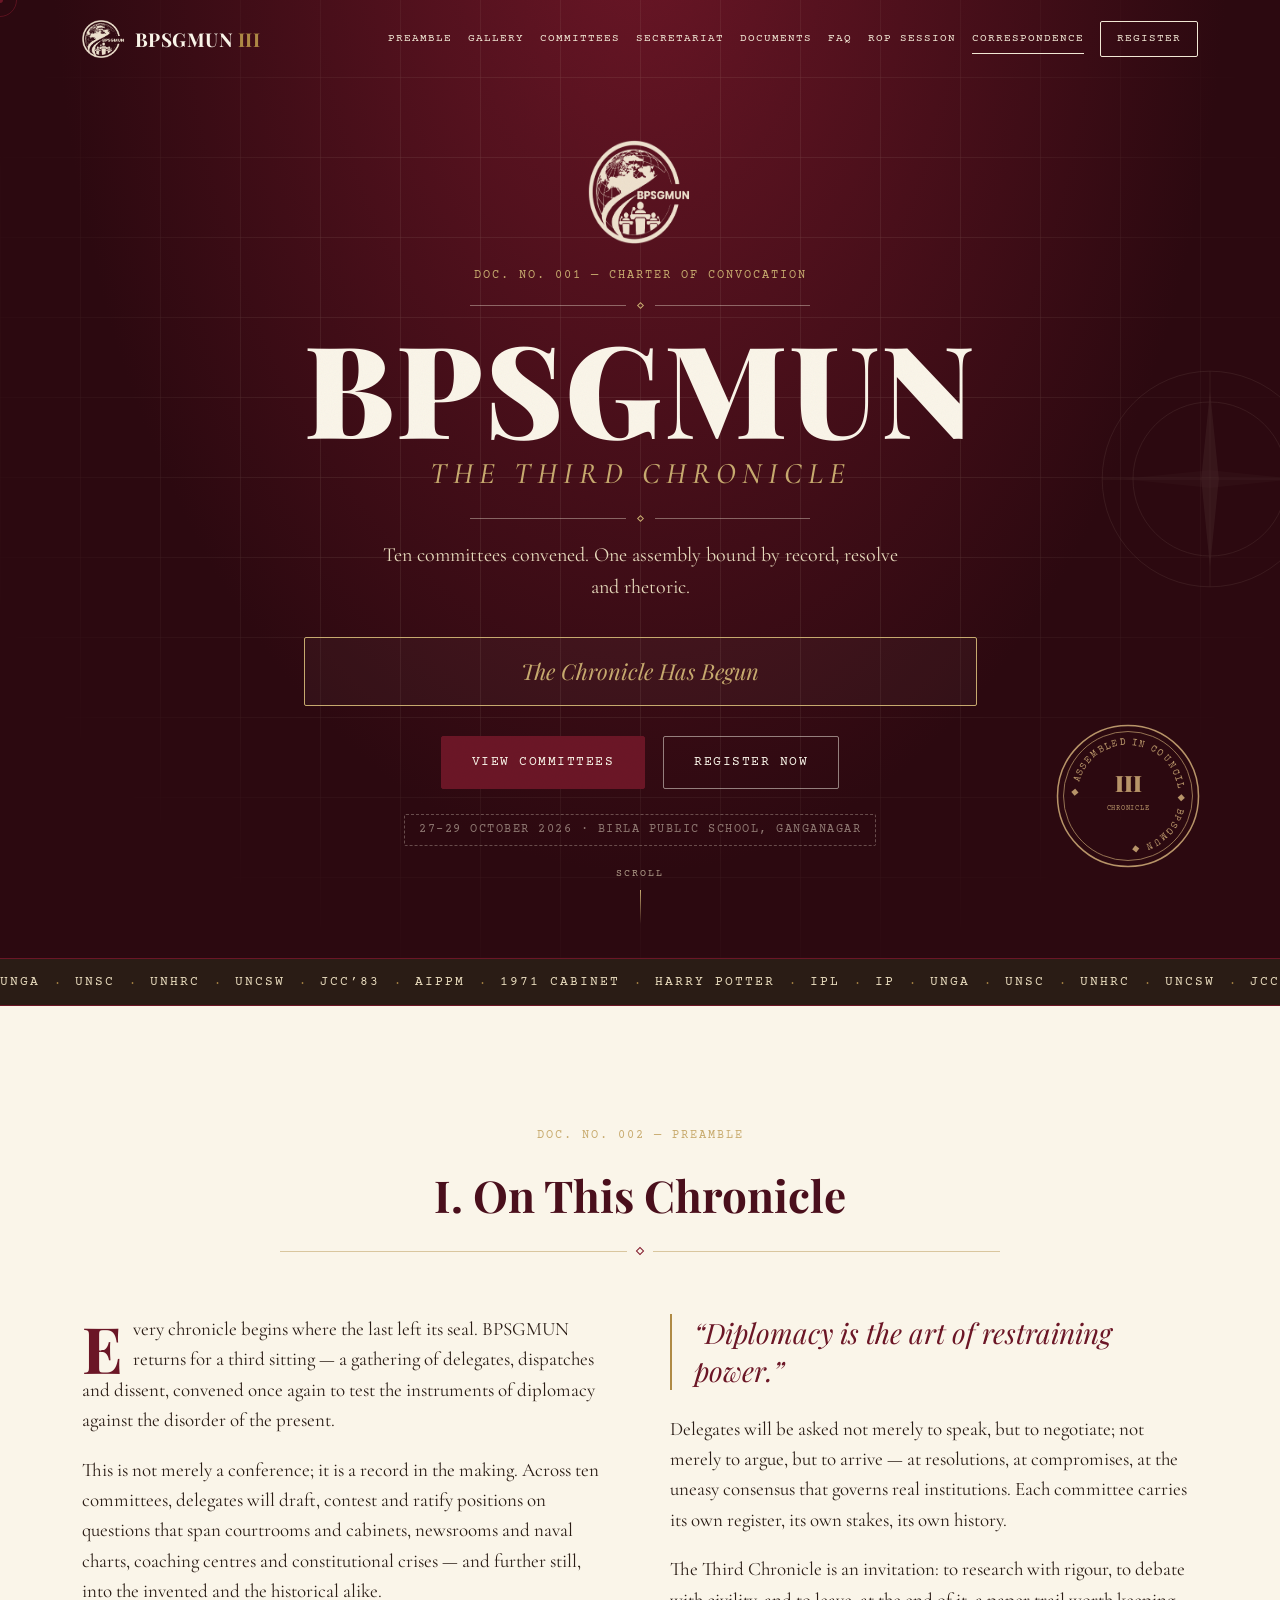
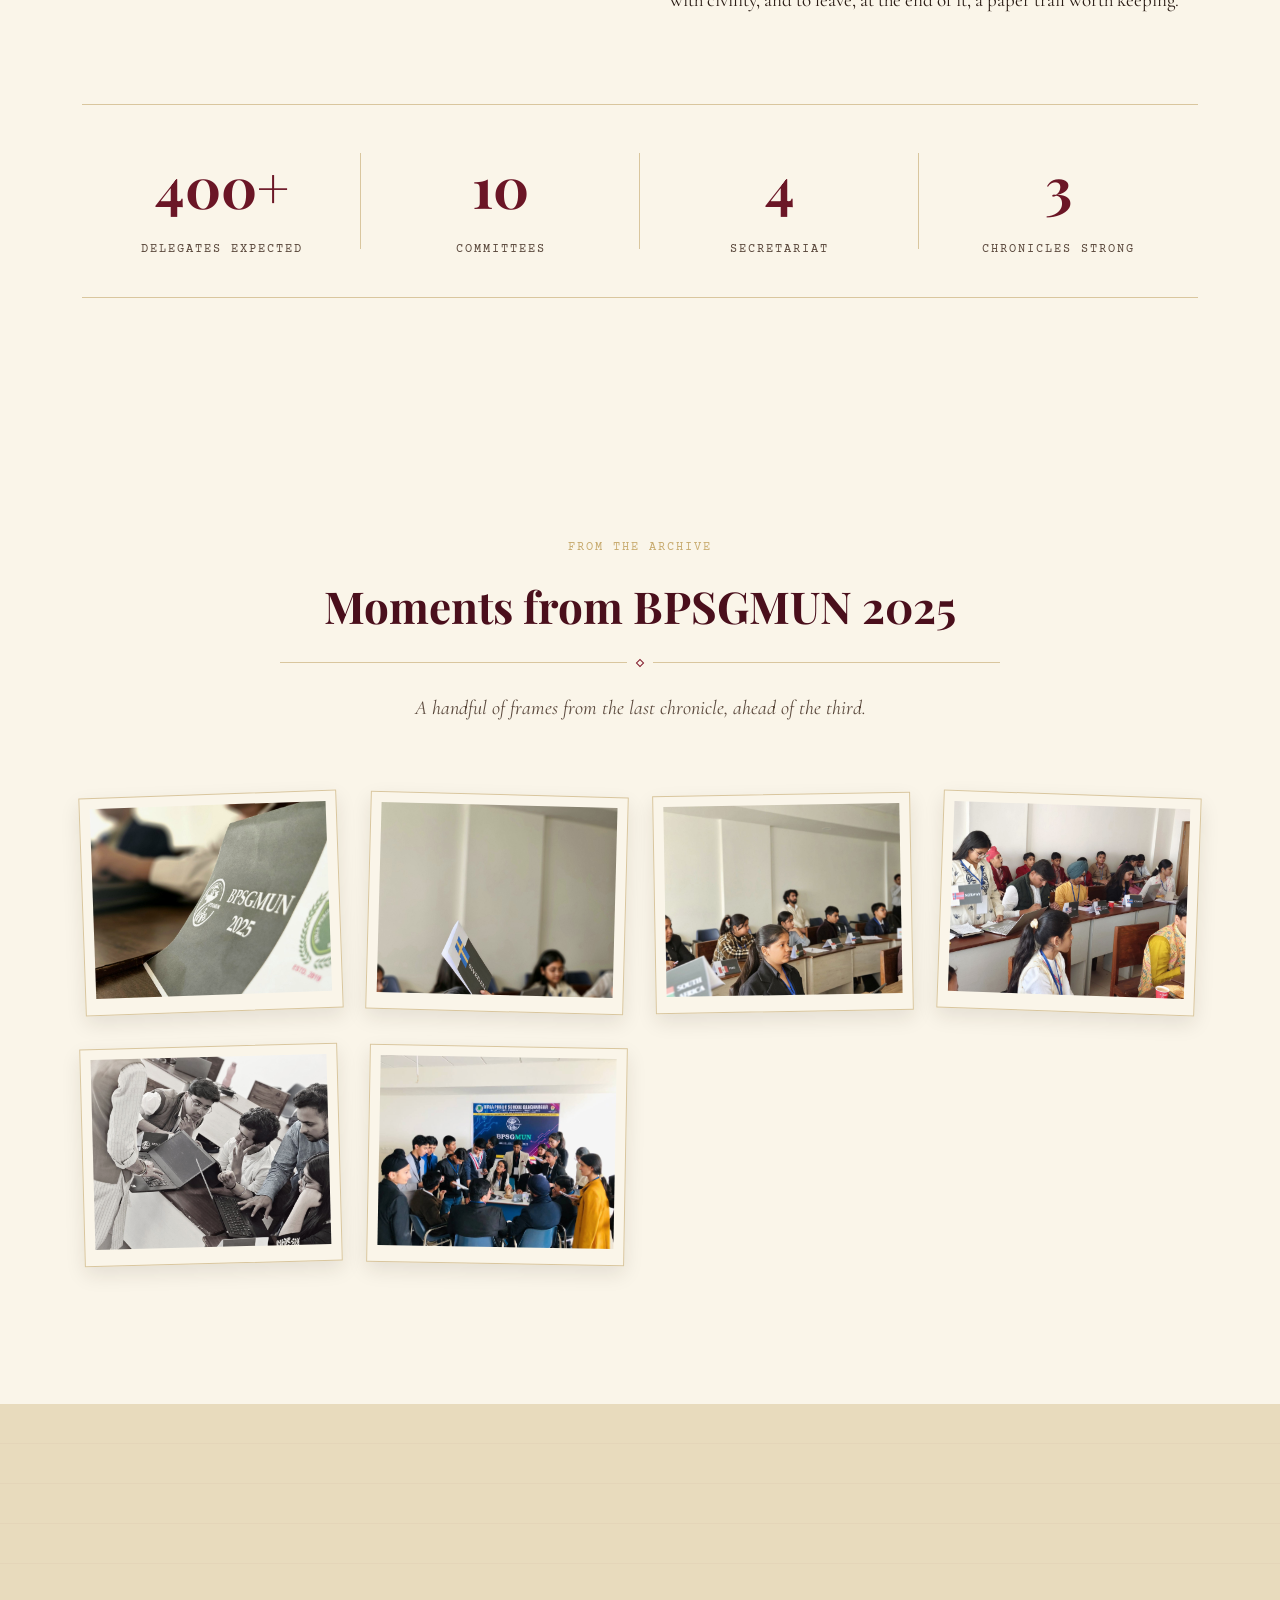
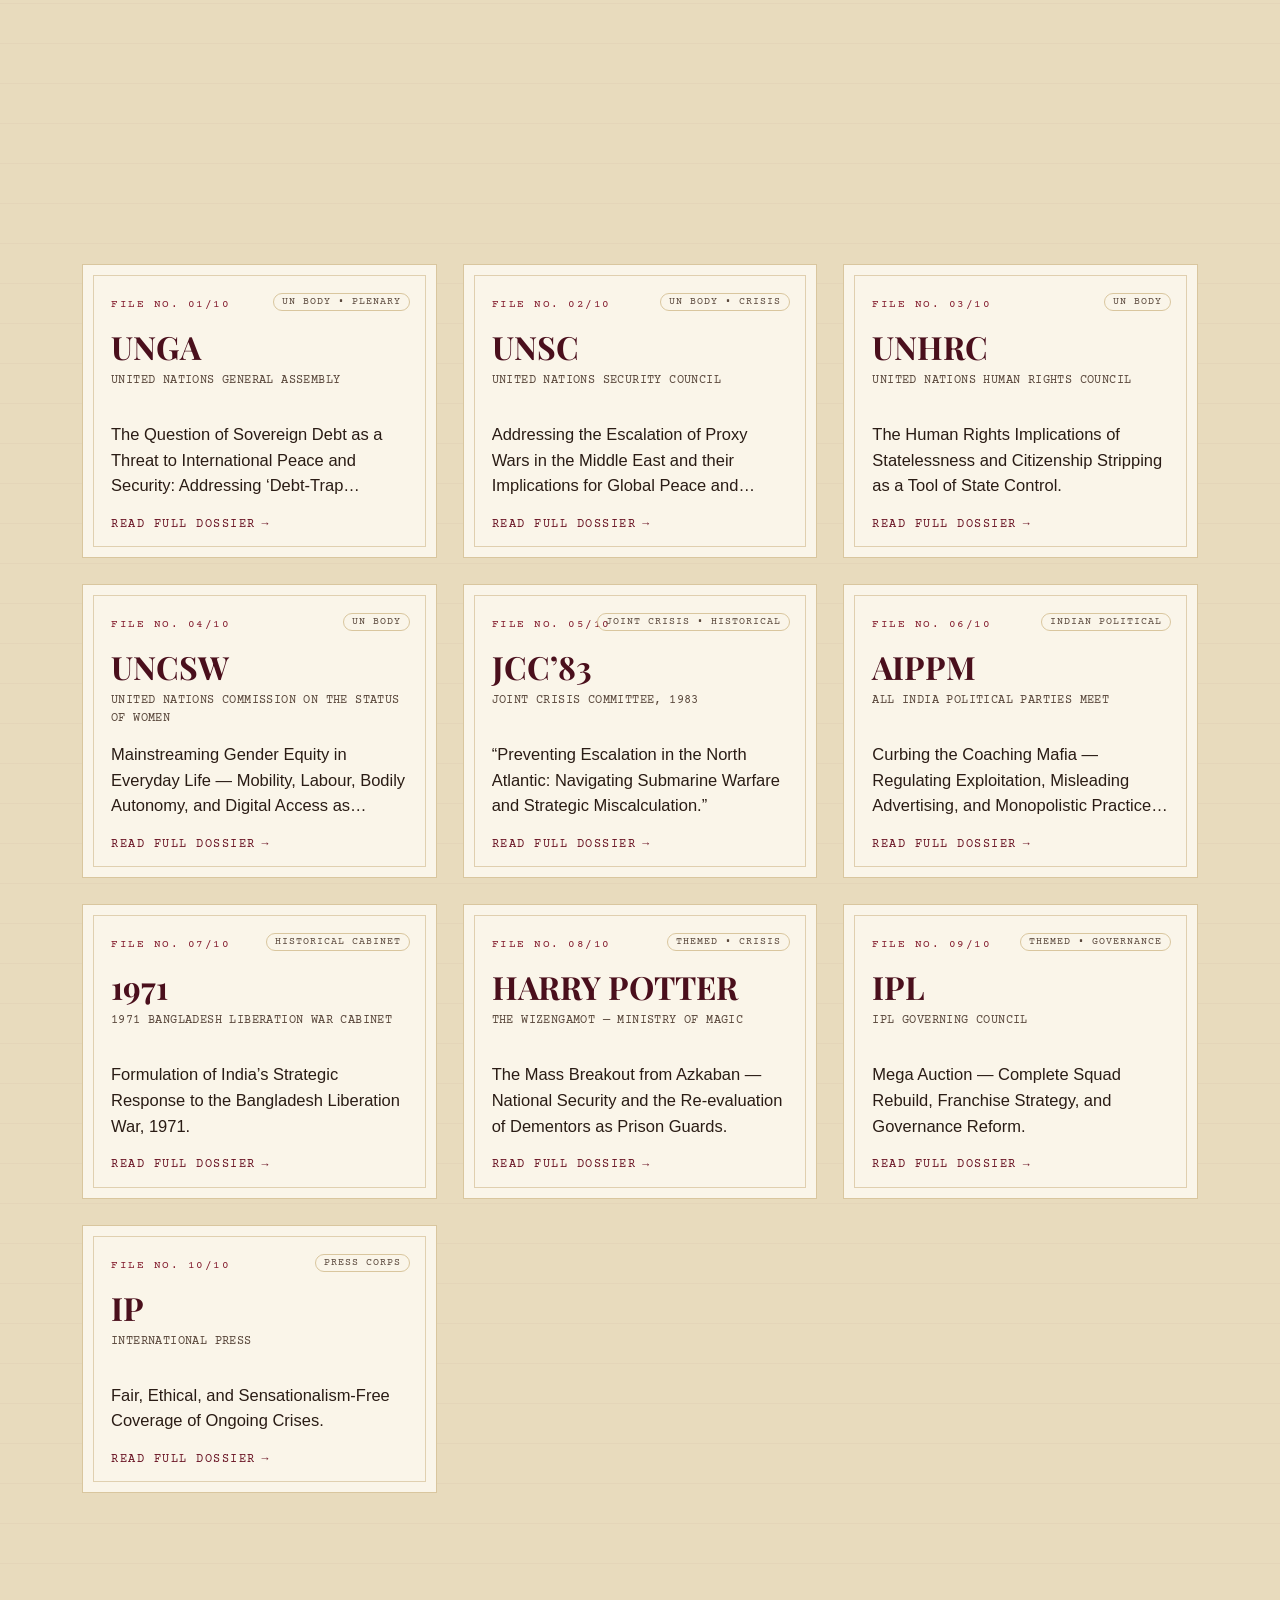
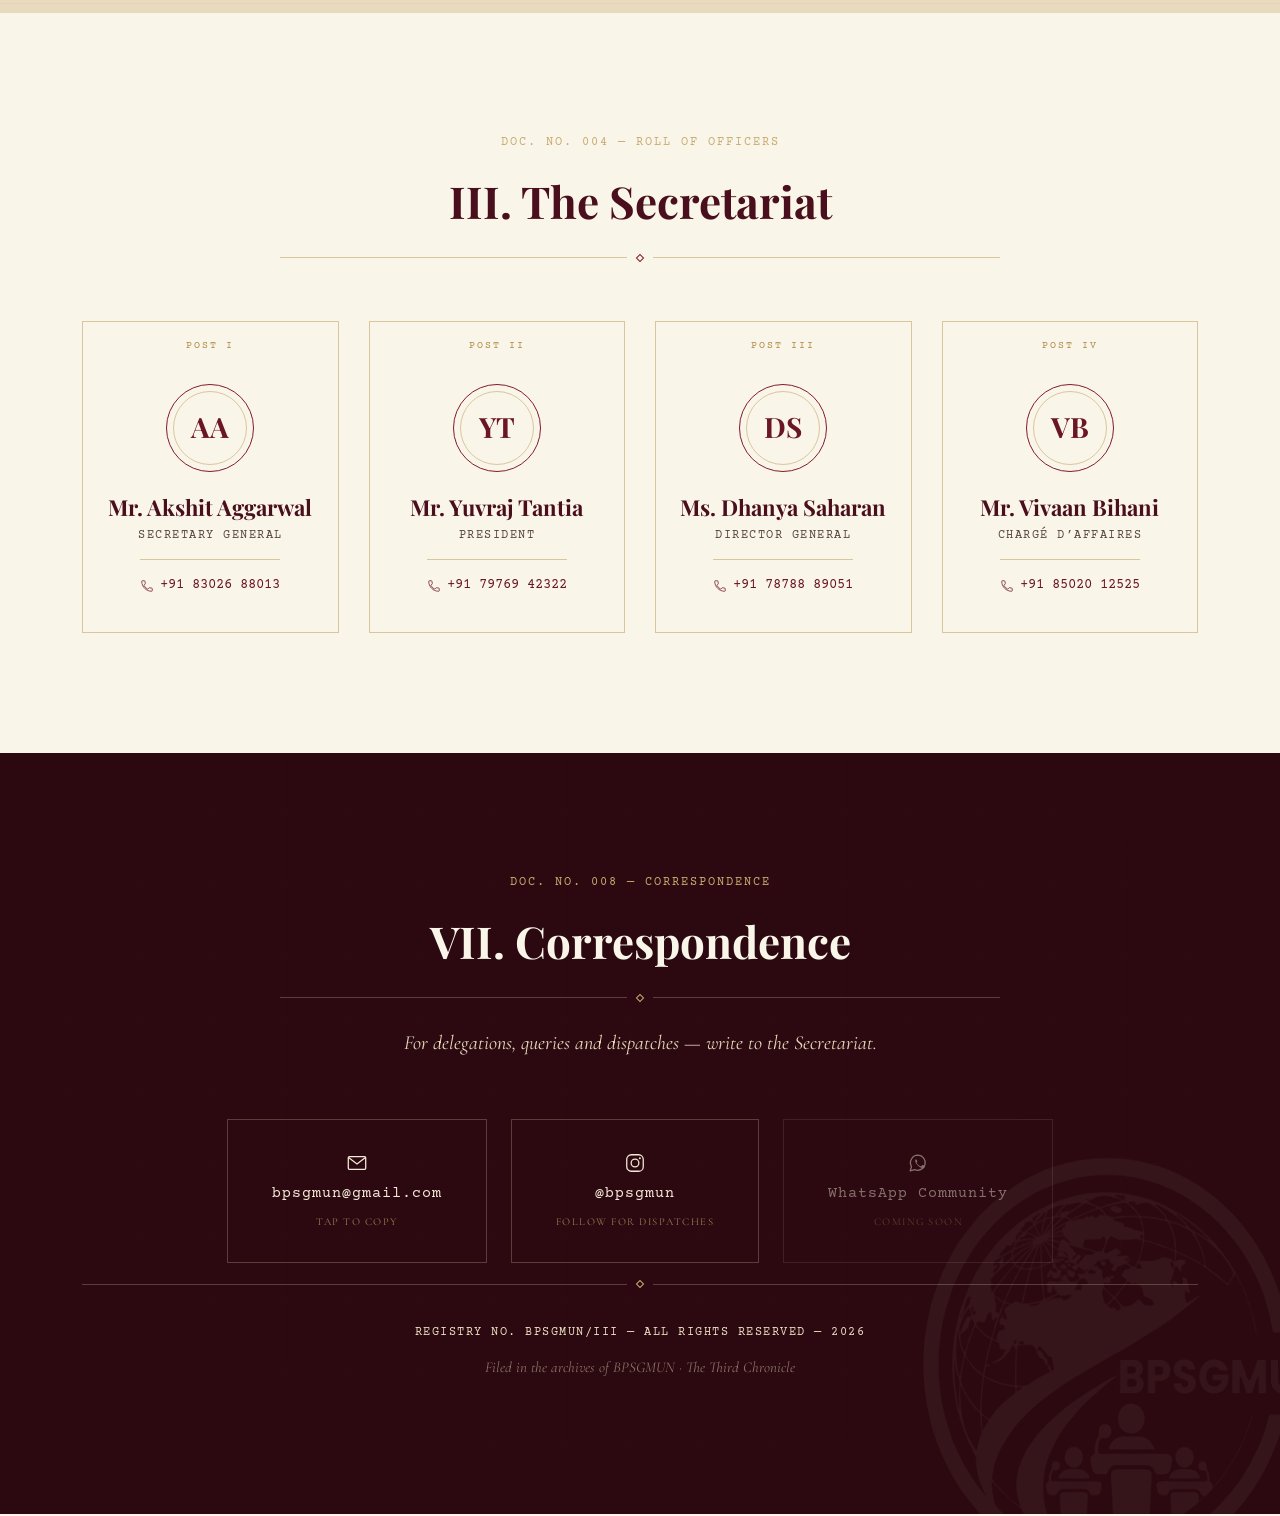
==== commit 0c256954: "Configure custom domain and reorder Secretariat Add CNAME for bpsgmun.online, point sitemap/OG tags " ====
--- a/index.html
+++ b/index.html
@@ -8,11 +8,12 @@
 <meta property="og:title" content="BPSGMUN — The Third Chronicle">
 <meta property="og:description" content="Ten committees. One assembly. 27–29 October 2026 · Birla Public School, Ganganagar.">
 <meta property="og:type" content="website">
-<meta property="og:image" content="assets/og-image.jpg">
+<meta property="og:url" content="https://bpsgmun.online/">
+<meta property="og:image" content="https://bpsgmun.online/assets/og-image.jpg">
 <meta property="og:image:width" content="1200">
 <meta property="og:image:height" content="630">
 <meta name="twitter:card" content="summary_large_image">
-<meta name="twitter:image" content="assets/og-image.jpg">
+<meta name="twitter:image" content="https://bpsgmun.online/assets/og-image.jpg">
 <link rel="icon" href="assets/logo.png">
 <link rel="preconnect" href="https://fonts.googleapis.com">
 <link rel="preconnect" href="https://fonts.gstatic.com" crossorigin>
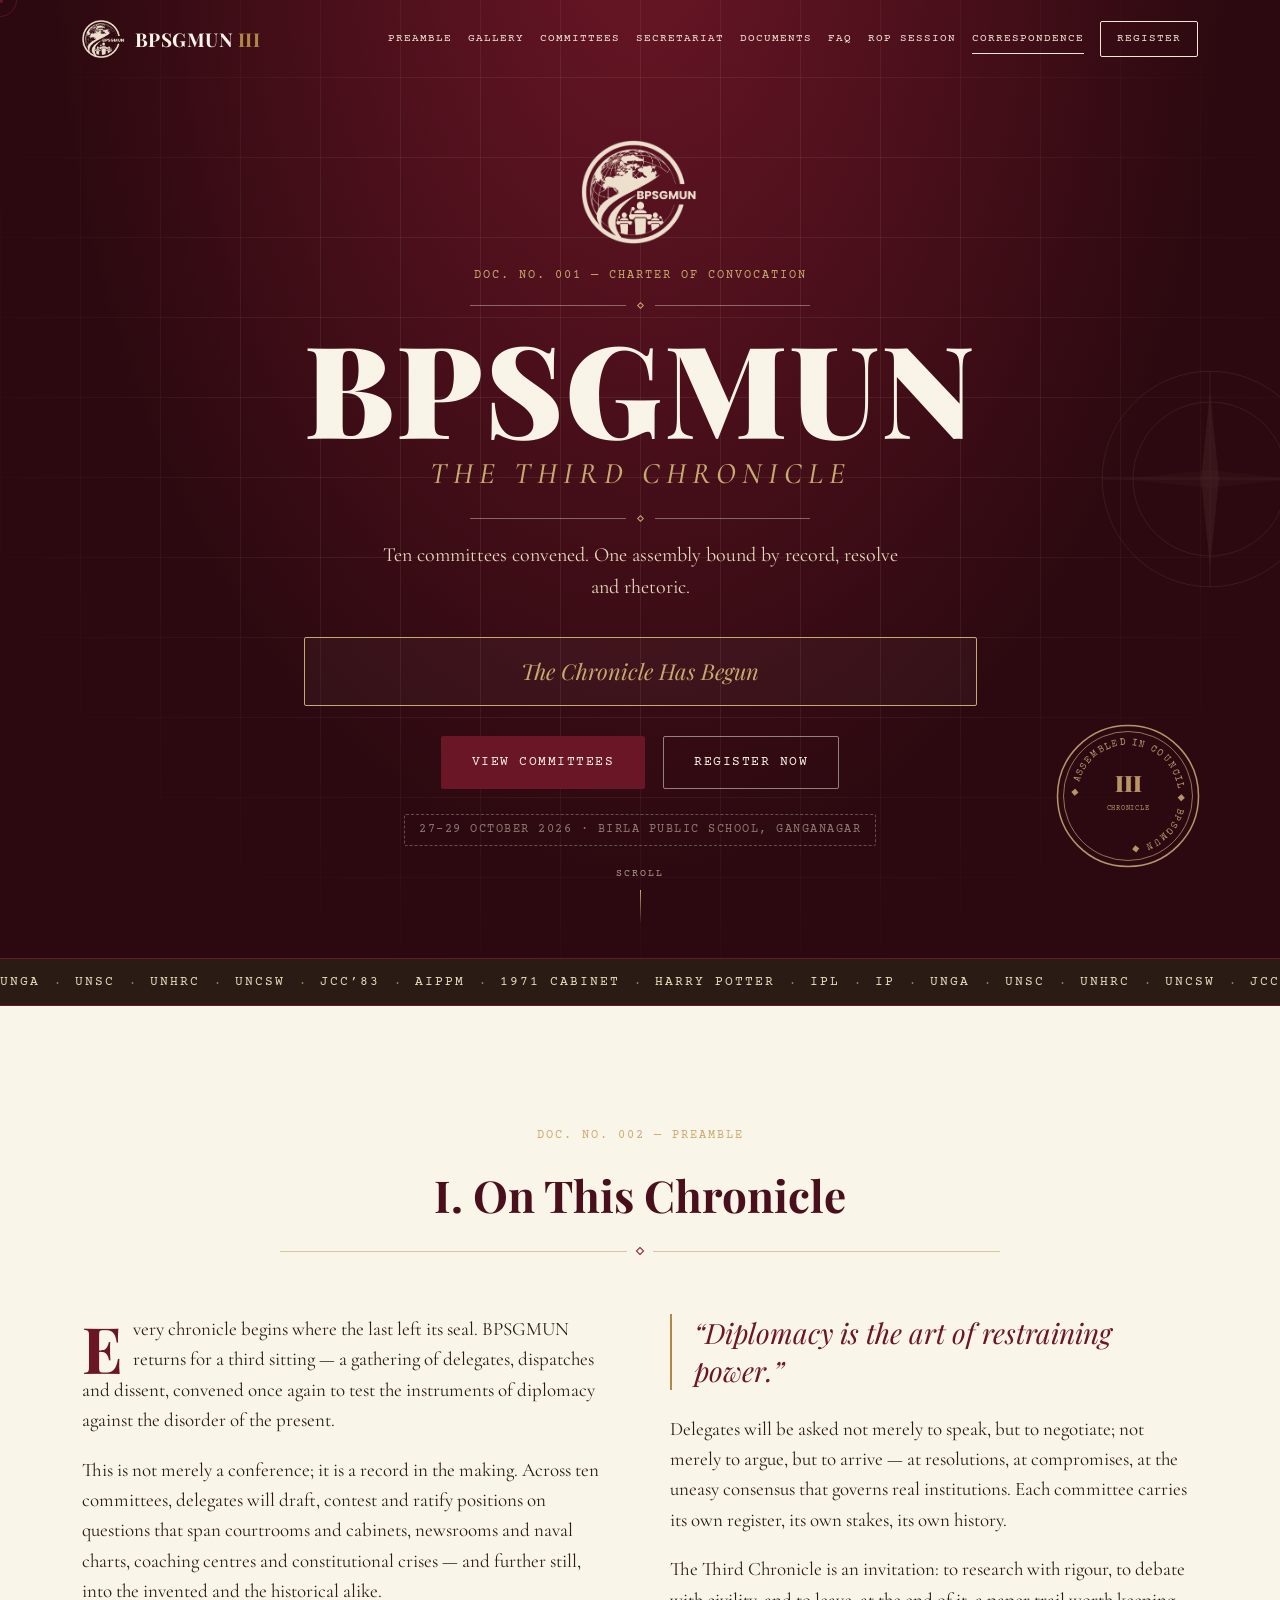
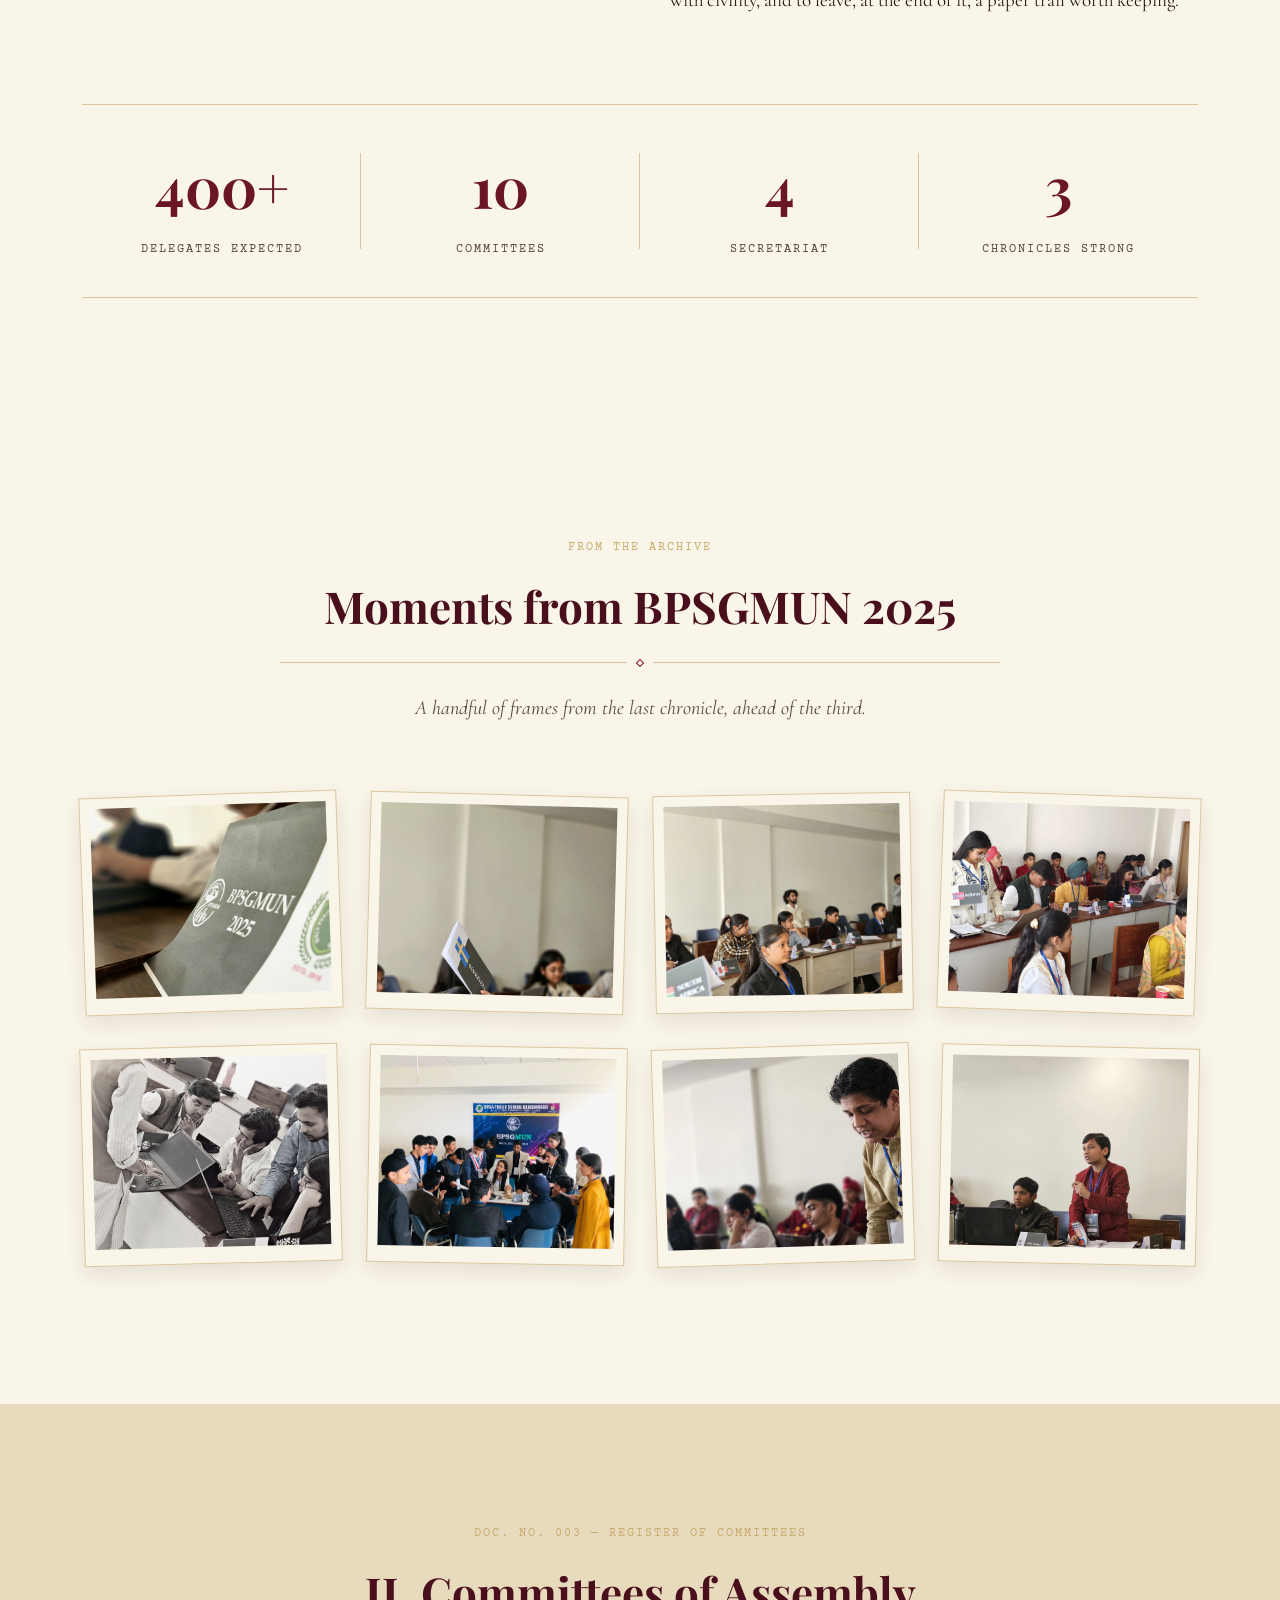
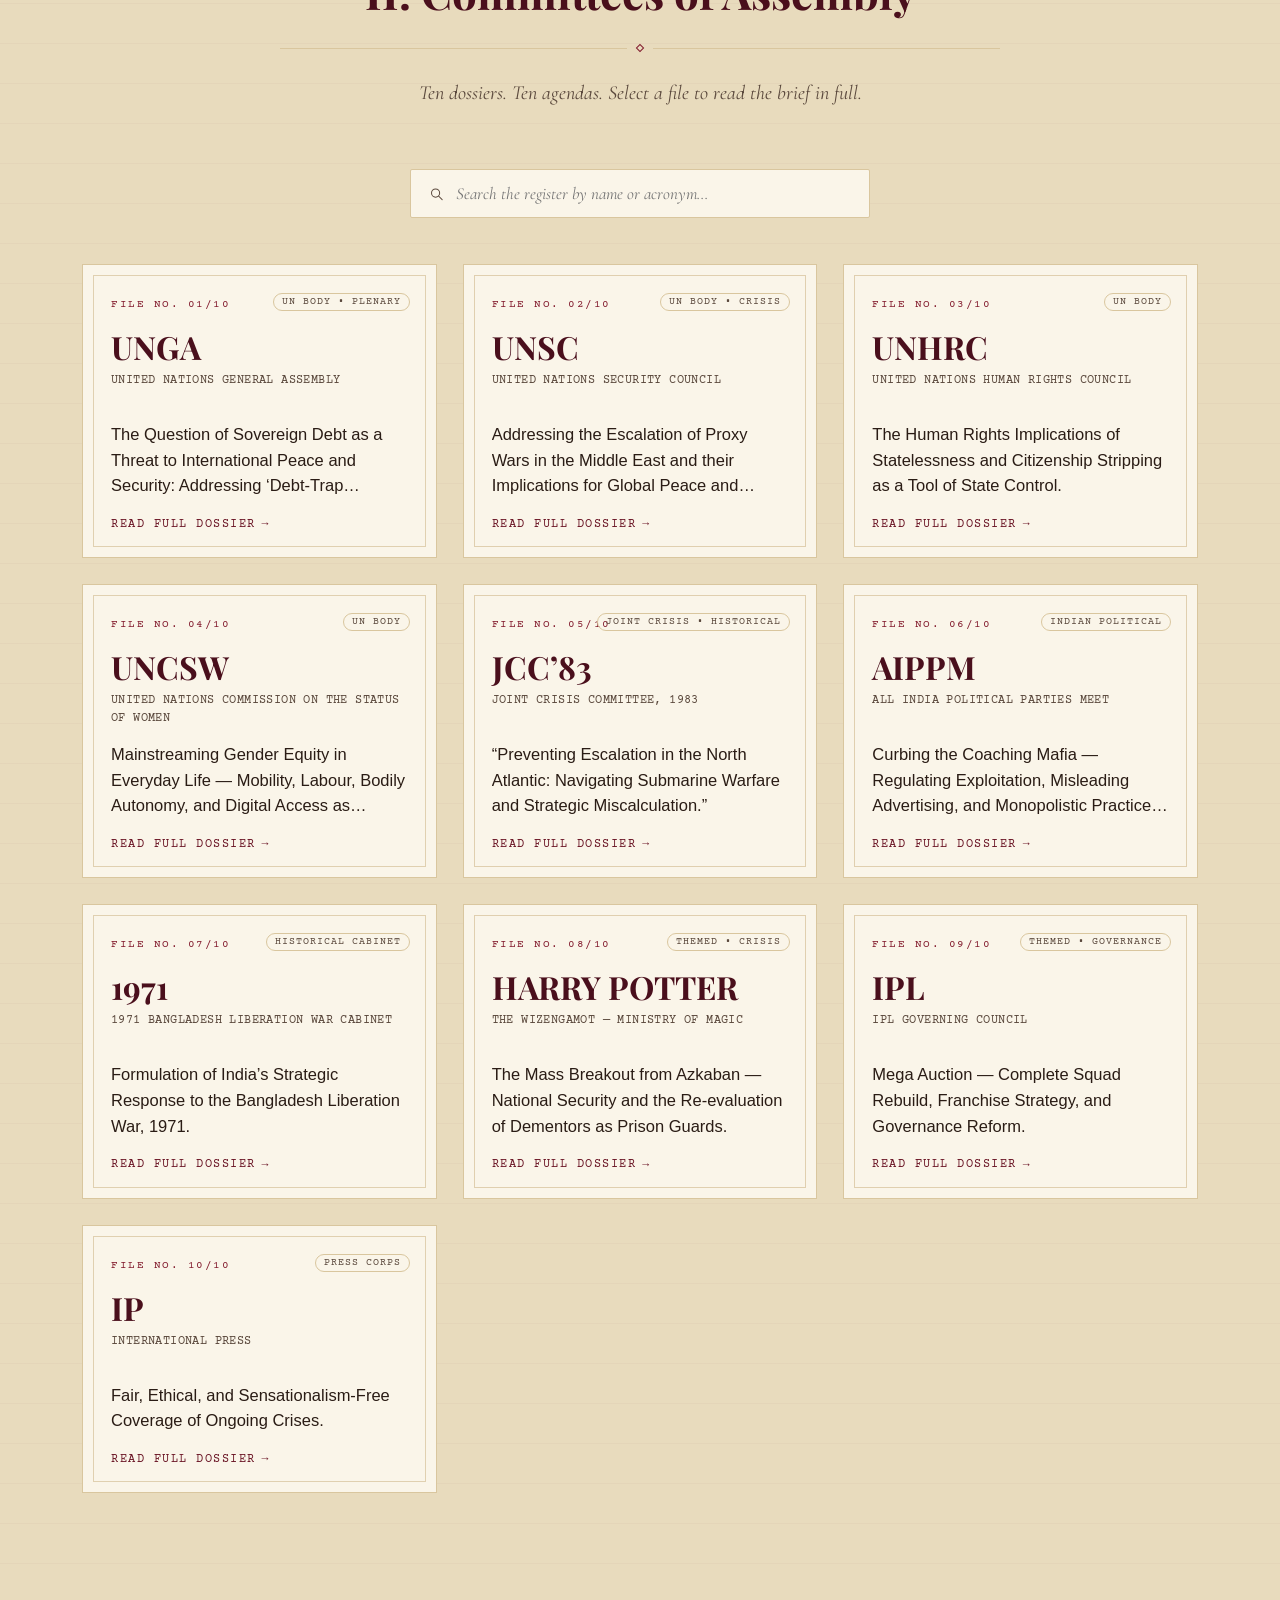
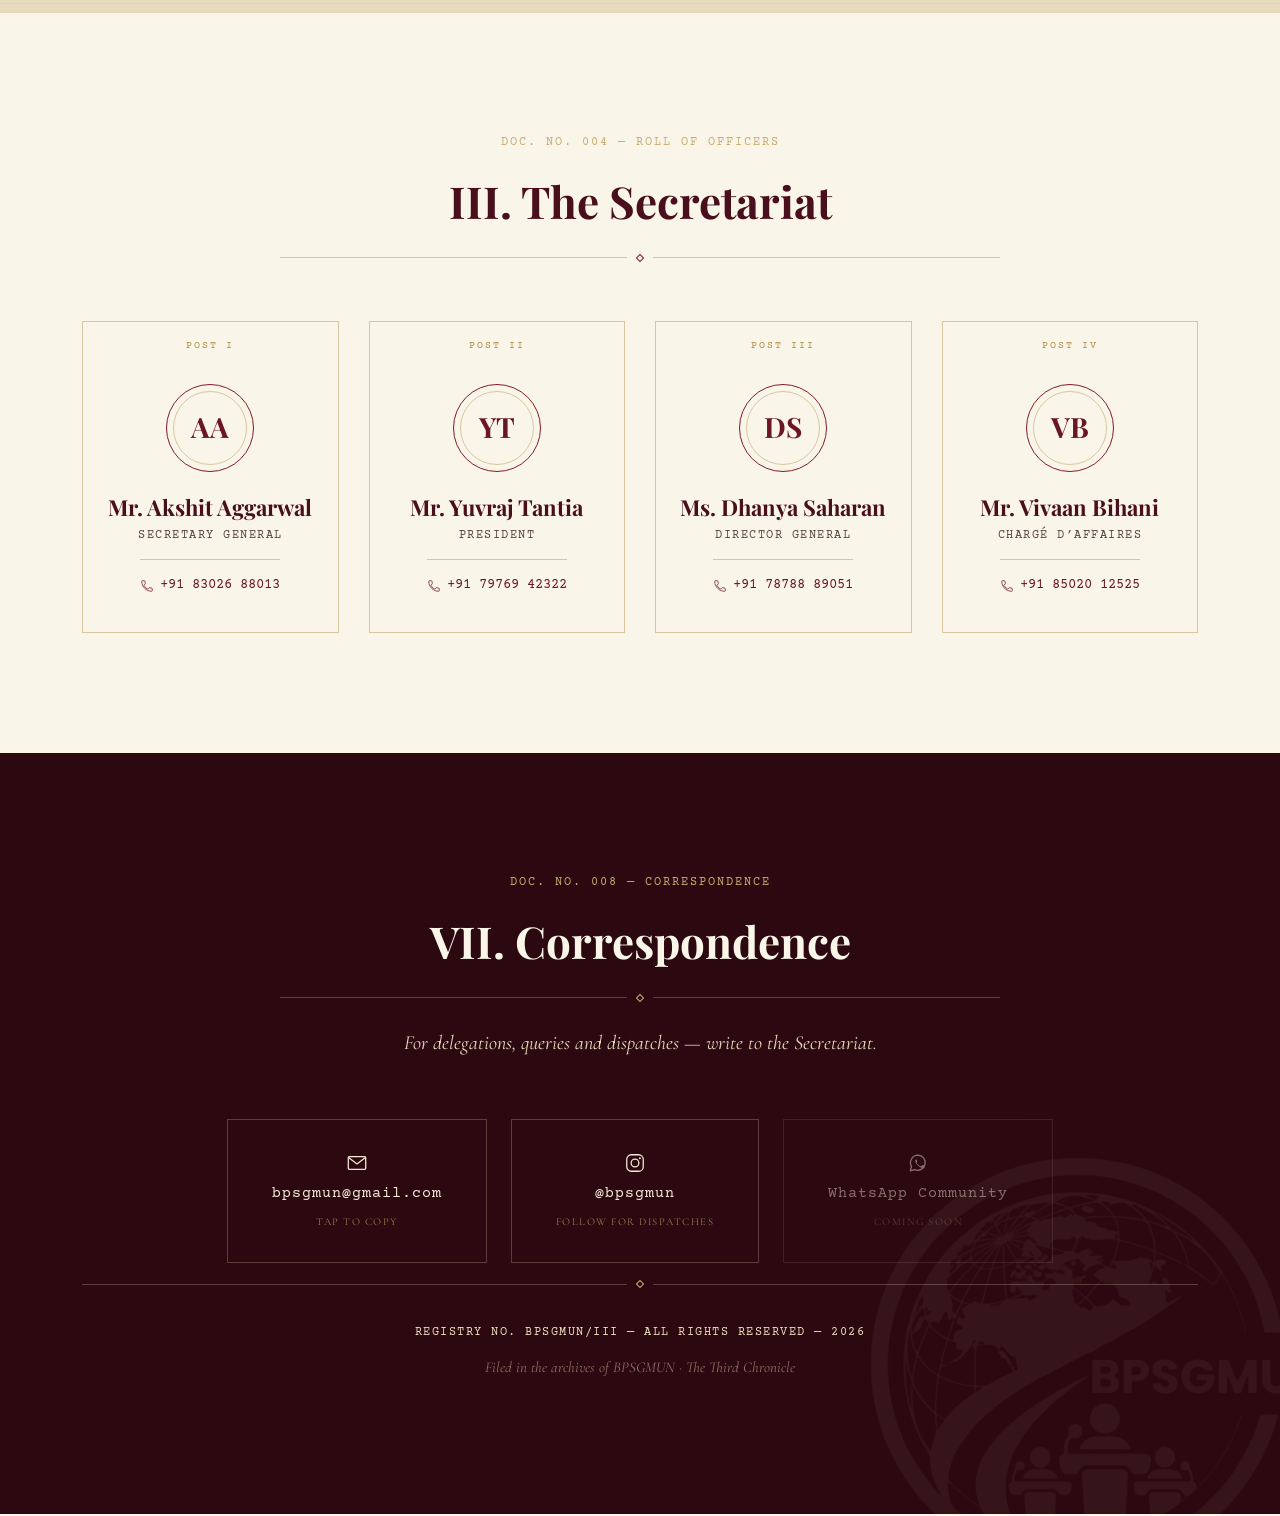
==== commit d95b1101: "Add two gallery photos and fix logo aspect ratio distortion Gallery now has 8 photos from BPSGMUN 20" ====
--- a/index.html
+++ b/index.html
@@ -286,6 +286,12 @@
         <button class="photo-frame" style="--r:1deg" data-src="assets/gallery/chronicle-06.jpg" data-caption="Delegates gathered at Birla Public School, Ganganagar">
           <img src="assets/gallery/chronicle-06.jpg" alt="Delegates gathered around the BPSGMUN banner at Birla Public School, Ganganagar" loading="lazy">
         </button>
+        <button class="photo-frame" style="--r:-1.8deg" data-src="assets/gallery/chronicle-07.jpg" data-caption="A delegate makes a point during committee session">
+          <img src="assets/gallery/chronicle-07.jpg" alt="A delegate speaking during a committee session, other delegates seated behind" loading="lazy">
+        </button>
+        <button class="photo-frame" style="--r:1.2deg" data-src="assets/gallery/chronicle-08.jpg" data-caption="A delegate on the floor, portfolio placards in view">
+          <img src="assets/gallery/chronicle-08.jpg" alt="A delegate speaking, wearing a BPSGMUN 2025 delegate badge, with portfolio placards on the desk" loading="lazy">
+        </button>
       </div>
     </div>
   </section>
--- a/css/style.css
+++ b/css/style.css
@@ -200,7 +200,7 @@
     repeating-linear-gradient(0deg, rgba(107,22,38,.5) 0 1px, transparent 1px 70px); }
 .hero-compass{ position:absolute; right:-40px; top:50%; transform:translateY(-50%); color:var(--beige-300); opacity:.12; pointer-events:none; }
 .hero-content{ text-align:center; z-index:2; }
-.hero-crest{ width:104px; height:104px; margin:0 auto 22px; opacity:.92; animation:stamp-float 7s ease-in-out infinite; }
+.hero-crest{ height:104px; width:auto; margin:0 auto 22px; opacity:.92; animation:stamp-float 7s ease-in-out infinite; }
 .hero-title-line{ font-family:var(--font-display); font-weight:900; font-size:clamp(56px,10vw,132px); color:var(--cream-100); letter-spacing:2px; line-height:.95; display:block; }
 .not-found-hero{ min-height:100vh; }
 .not-found-code{ font-family:var(--font-display); font-weight:900; font-size:clamp(80px,16vw,180px); color:var(--cream-100); letter-spacing:4px; line-height:1; margin-bottom:6px; }
@@ -335,7 +335,7 @@
    CONTACT / FOOTER
    ========================================================= */
 .contact{ background:var(--wine-900); position:relative; overflow:hidden; }
-.contact-watermark{ position:absolute; right:-60px; bottom:-60px; width:420px; height:420px; opacity:.05; pointer-events:none; z-index:1; }
+.contact-watermark{ position:absolute; right:-60px; bottom:-60px; height:420px; width:auto; opacity:.05; pointer-events:none; z-index:1; }
 .contact .section-head{ position:relative; z-index:2; }
 .contact-row{ display:flex; gap:24px; justify-content:center; flex-wrap:wrap; position:relative; z-index:2; margin-bottom:10px; }
 .contact-card{
@@ -399,7 +399,7 @@
   background:radial-gradient(ellipse at 50% -10%, var(--wine-700), var(--wine-900) 65%);
 }
 .page-banner .container{ text-align:center; position:relative; z-index:2; }
-.page-banner-crest{ width:84px; height:84px; margin:0 auto 20px; opacity:.92; animation:stamp-float 7s ease-in-out infinite; }
+.page-banner-crest{ height:84px; width:auto; margin:0 auto 20px; opacity:.92; animation:stamp-float 7s ease-in-out infinite; }
 .page-banner .section-title{ margin-bottom:4px; }
 .page-banner .section-lede{ max-width:560px; margin-left:auto; margin-right:auto; }
 
@@ -445,7 +445,7 @@
 
 /* ---------- mini footer ---------- */
 .mini-footer{ background:var(--wine-900); position:relative; overflow:hidden; padding:80px 0 60px; }
-.mini-footer-watermark{ position:absolute; right:-60px; bottom:-60px; width:380px; height:380px; opacity:.05; pointer-events:none; z-index:0; }
+.mini-footer-watermark{ position:absolute; right:-60px; bottom:-60px; height:380px; width:auto; opacity:.05; pointer-events:none; z-index:0; }
 .mini-footer .container{ position:relative; z-index:1; text-align:center; }
 .mini-footer-links{ display:flex; justify-content:center; gap:26px; flex-wrap:wrap; margin-bottom:30px; font-family:var(--font-mono); font-size:12px; letter-spacing:1.5px; text-transform:uppercase; }
 .mini-footer-links a{ color:var(--beige-300); position:relative; padding-bottom:3px; }
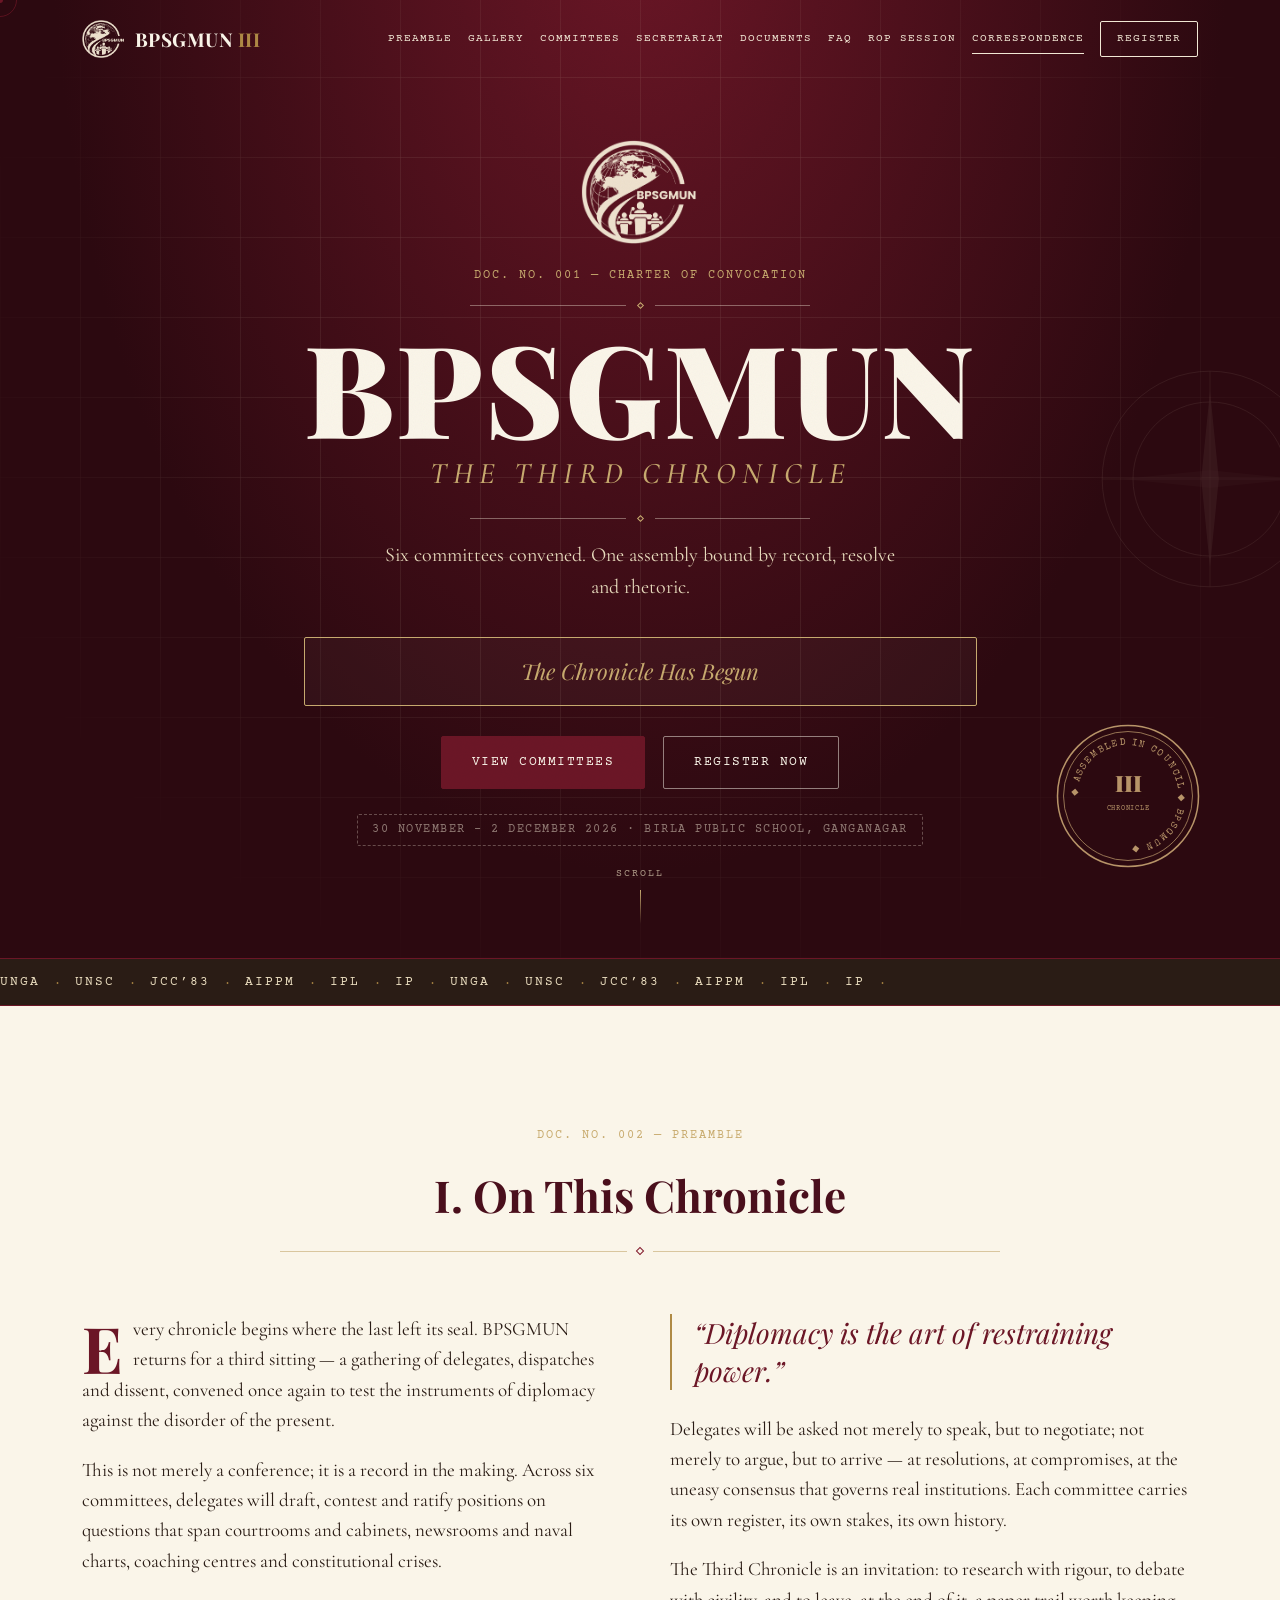
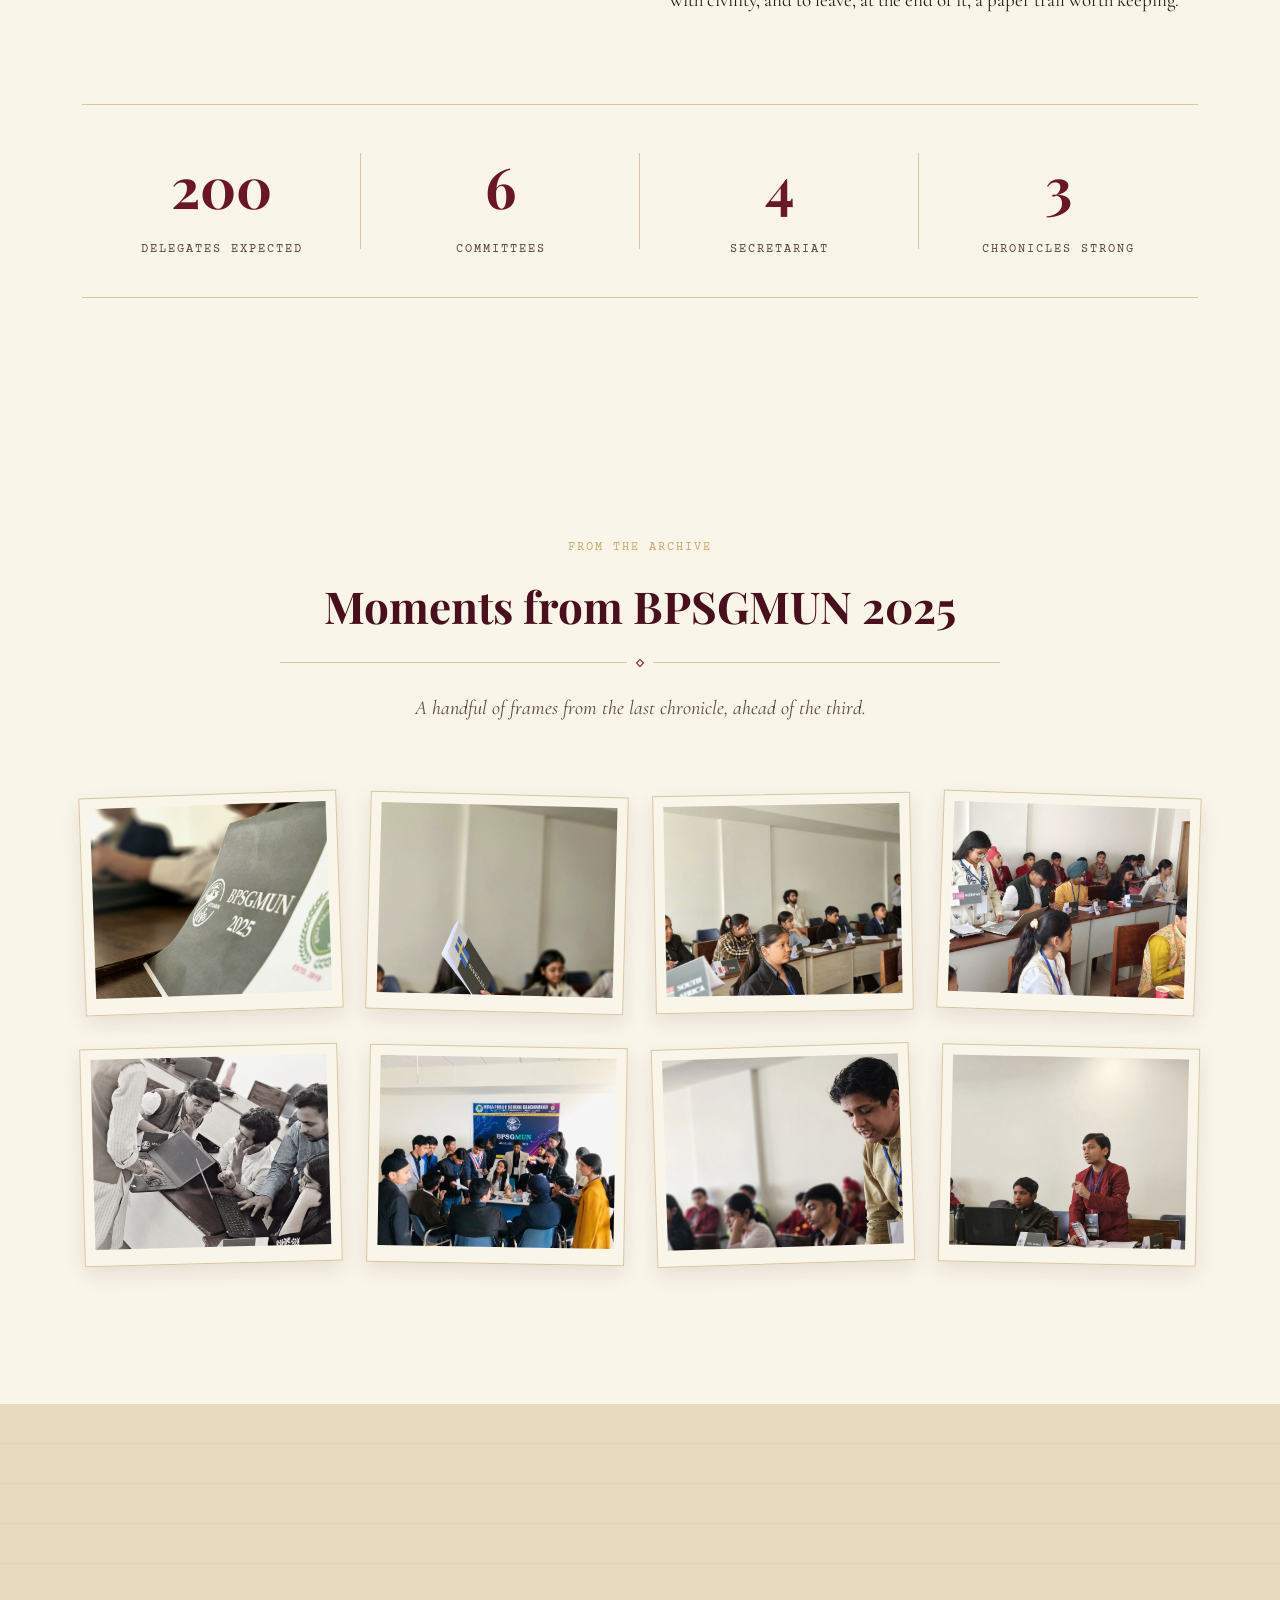
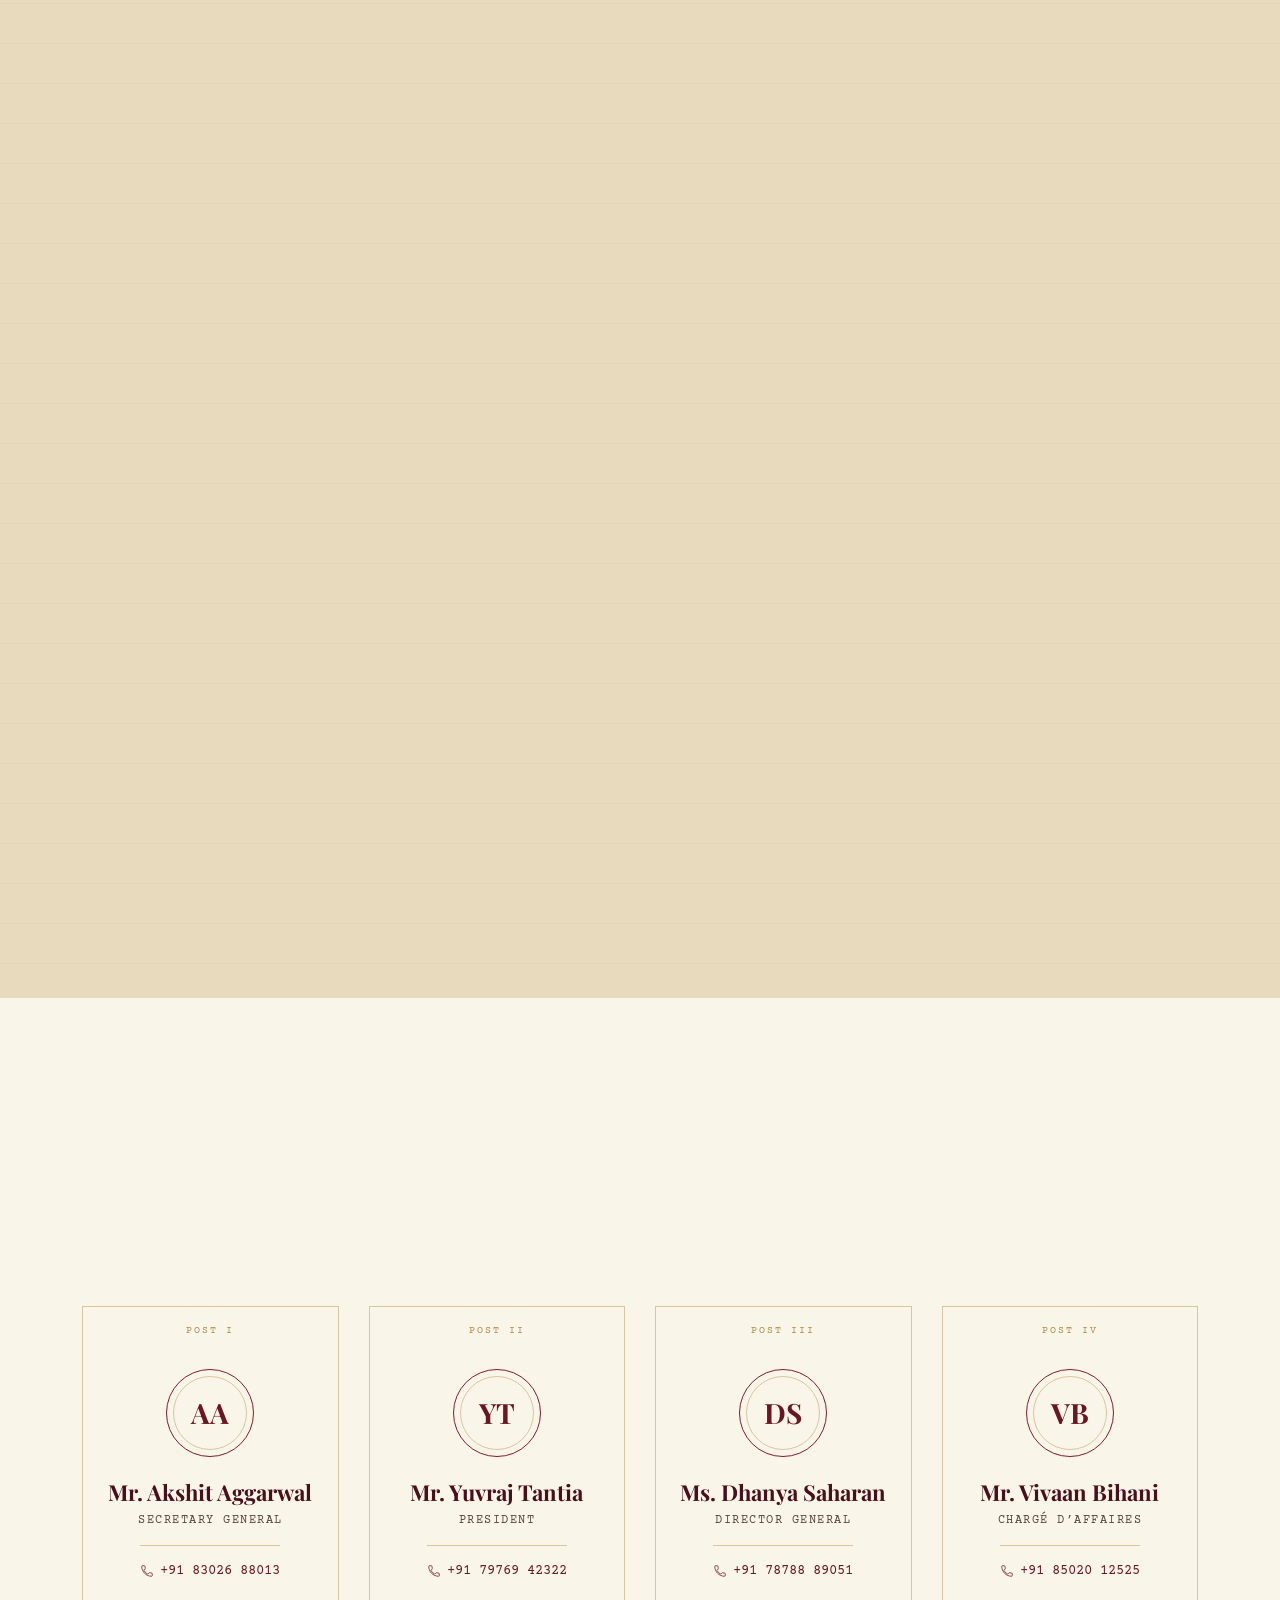
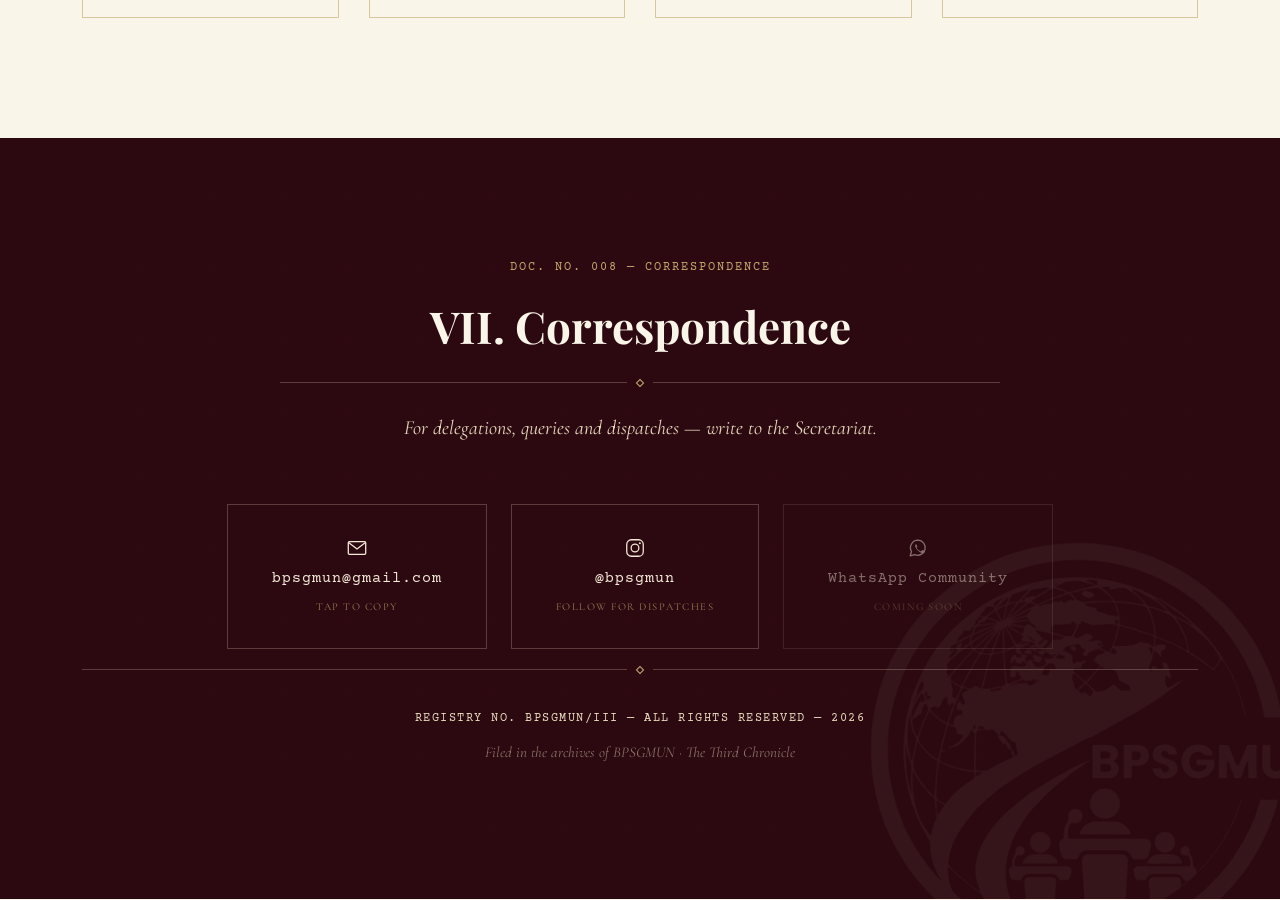
==== commit 2e399c11: "Update conference dates, committee list, and delegate count Dates moved from 27-29 Oct to 30 Nov-2 D" ====
--- a/index.html
+++ b/index.html
@@ -4,9 +4,9 @@
 <meta charset="UTF-8">
 <meta name="viewport" content="width=device-width, initial-scale=1.0">
 <title>BPSGMUN &mdash; The Third Chronicle</title>
-<meta name="description" content="BPSGMUN — The Third Chronicle. Ten committees, one assembly, 27–29 October 2026 at Birla Public School, Ganganagar.">
+<meta name="description" content="BPSGMUN — The Third Chronicle. Six committees, one assembly, 30 November–2 December 2026 at Birla Public School, Ganganagar.">
 <meta property="og:title" content="BPSGMUN — The Third Chronicle">
-<meta property="og:description" content="Ten committees. One assembly. 27–29 October 2026 · Birla Public School, Ganganagar.">
+<meta property="og:description" content="Six committees. One assembly. 30 November–2 December 2026 · Birla Public School, Ganganagar.">
 <meta property="og:type" content="website">
 <meta property="og:url" content="https://bpsgmun.online/">
 <meta property="og:image" content="https://bpsgmun.online/assets/og-image.jpg">
@@ -24,9 +24,9 @@
   "@context": "https://schema.org",
   "@type": "Event",
   "name": "BPSGMUN III — The Third Chronicle",
-  "description": "Model United Nations conference across ten committees, hosted by Birla Public School, Ganganagar.",
-  "startDate": "2026-10-27",
-  "endDate": "2026-10-29",
+  "description": "Model United Nations conference across six committees, hosted by Birla Public School, Ganganagar.",
+  "startDate": "2026-11-30",
+  "endDate": "2026-12-02",
   "eventStatus": "https://schema.org/EventScheduled",
   "eventAttendanceMode": "https://schema.org/OfflineEventAttendanceMode",
   "location": {
@@ -121,7 +121,7 @@
   <div class="mobile-menu-foot">
     <span>@bpsgmun</span>
     <span>bpsgmun@gmail.com</span>
-    <span>27&ndash;29 Oct 2026</span>
+    <span>30 Nov&ndash;2 Dec 2026</span>
     <span>Birla Public School, Ganganagar</span>
   </div>
 </div>
@@ -151,7 +151,7 @@
       </h1>
       <p class="hero-subtitle" data-reveal>The&nbsp;Third&nbsp;Chronicle</p>
       <div class="hero-rule" data-reveal><span></span><i></i><span></span></div>
-      <p class="hero-tagline" data-reveal>Ten committees convened. One assembly bound by record, resolve and rhetoric.</p>
+      <p class="hero-tagline" data-reveal>Six committees convened. One assembly bound by record, resolve and rhetoric.</p>
 
       <div class="countdown" id="countdown" data-reveal aria-label="Countdown to BPSGMUN III">
         <div class="countdown-unit">
@@ -184,7 +184,7 @@
         </a>
       </div>
 
-      <p class="hero-notice" data-reveal>27&ndash;29 October 2026 &middot; Birla Public School, Ganganagar</p>
+      <p class="hero-notice" data-reveal>30 November &ndash; 2 December 2026 &middot; Birla Public School, Ganganagar</p>
     </div>
 
     <div class="hero-stamp" id="heroStamp" aria-hidden="true">
@@ -209,9 +209,8 @@
   <!-- ================= TICKER ================= -->
   <div class="ticker" aria-hidden="true">
     <div class="ticker-track" id="tickerTrack">
-      <span>UNGA</span><b>&#9670;</b><span>UNSC</span><b>&#9670;</b><span>UNHRC</span><b>&#9670;</b>
-      <span>UNCSW</span><b>&#9670;</b><span>JCC&rsquo;83</span><b>&#9670;</b><span>AIPPM</span><b>&#9670;</b>
-      <span>1971 CABINET</span><b>&#9670;</b><span>HARRY POTTER</span><b>&#9670;</b><span>IPL</span><b>&#9670;</b><span>IP</span><b>&#9670;</b>
+      <span>UNGA</span><b>&#9670;</b><span>UNSC</span><b>&#9670;</b><span>JCC&rsquo;83</span><b>&#9670;</b>
+      <span>AIPPM</span><b>&#9670;</b><span>IPL</span><b>&#9670;</b><span>IP</span><b>&#9670;</b>
     </div>
   </div>
 
@@ -227,7 +226,7 @@
       <div class="about-grid">
         <div class="about-col" data-reveal>
           <p class="drop-cap">Every chronicle begins where the last left its seal. BPSGMUN returns for a third sitting &mdash; a gathering of delegates, dispatches and dissent, convened once again to test the instruments of diplomacy against the disorder of the present.</p>
-          <p>This is not merely a conference; it is a record in the making. Across ten committees, delegates will draft, contest and ratify positions on questions that span courtrooms and cabinets, newsrooms and naval charts, coaching centres and constitutional crises &mdash; and further still, into the invented and the historical alike.</p>
+          <p>This is not merely a conference; it is a record in the making. Across six committees, delegates will draft, contest and ratify positions on questions that span courtrooms and cabinets, newsrooms and naval charts, coaching centres and constitutional crises.</p>
         </div>
         <div class="about-col" data-reveal>
           <blockquote class="pull-quote">&ldquo;Diplomacy is the art of restraining power.&rdquo;</blockquote>
@@ -238,11 +237,11 @@
 
       <div class="stats-row" data-reveal>
         <div class="stat">
-          <span class="stat-number" data-count="400" data-suffix="+">0</span>
+          <span class="stat-number" data-count="200">0</span>
           <span class="stat-label">Delegates Expected</span>
         </div>
         <div class="stat">
-          <span class="stat-number" data-count="10">0</span>
+          <span class="stat-number" data-count="6">0</span>
           <span class="stat-label">Committees</span>
         </div>
         <div class="stat">
@@ -303,7 +302,7 @@
         <p class="doc-number">Doc. No. 003 &mdash; Register of Committees</p>
         <h2 class="section-title">II. Committees of Assembly</h2>
         <div class="rule-ornament"><span></span><i></i><span></span></div>
-        <p class="section-lede">Ten dossiers. Ten agendas. Select a file to read the brief in full.</p>
+        <p class="section-lede">Six dossiers. Six agendas. Select a file to read the brief in full.</p>
       </div>
 
       <div class="committee-search" data-reveal>
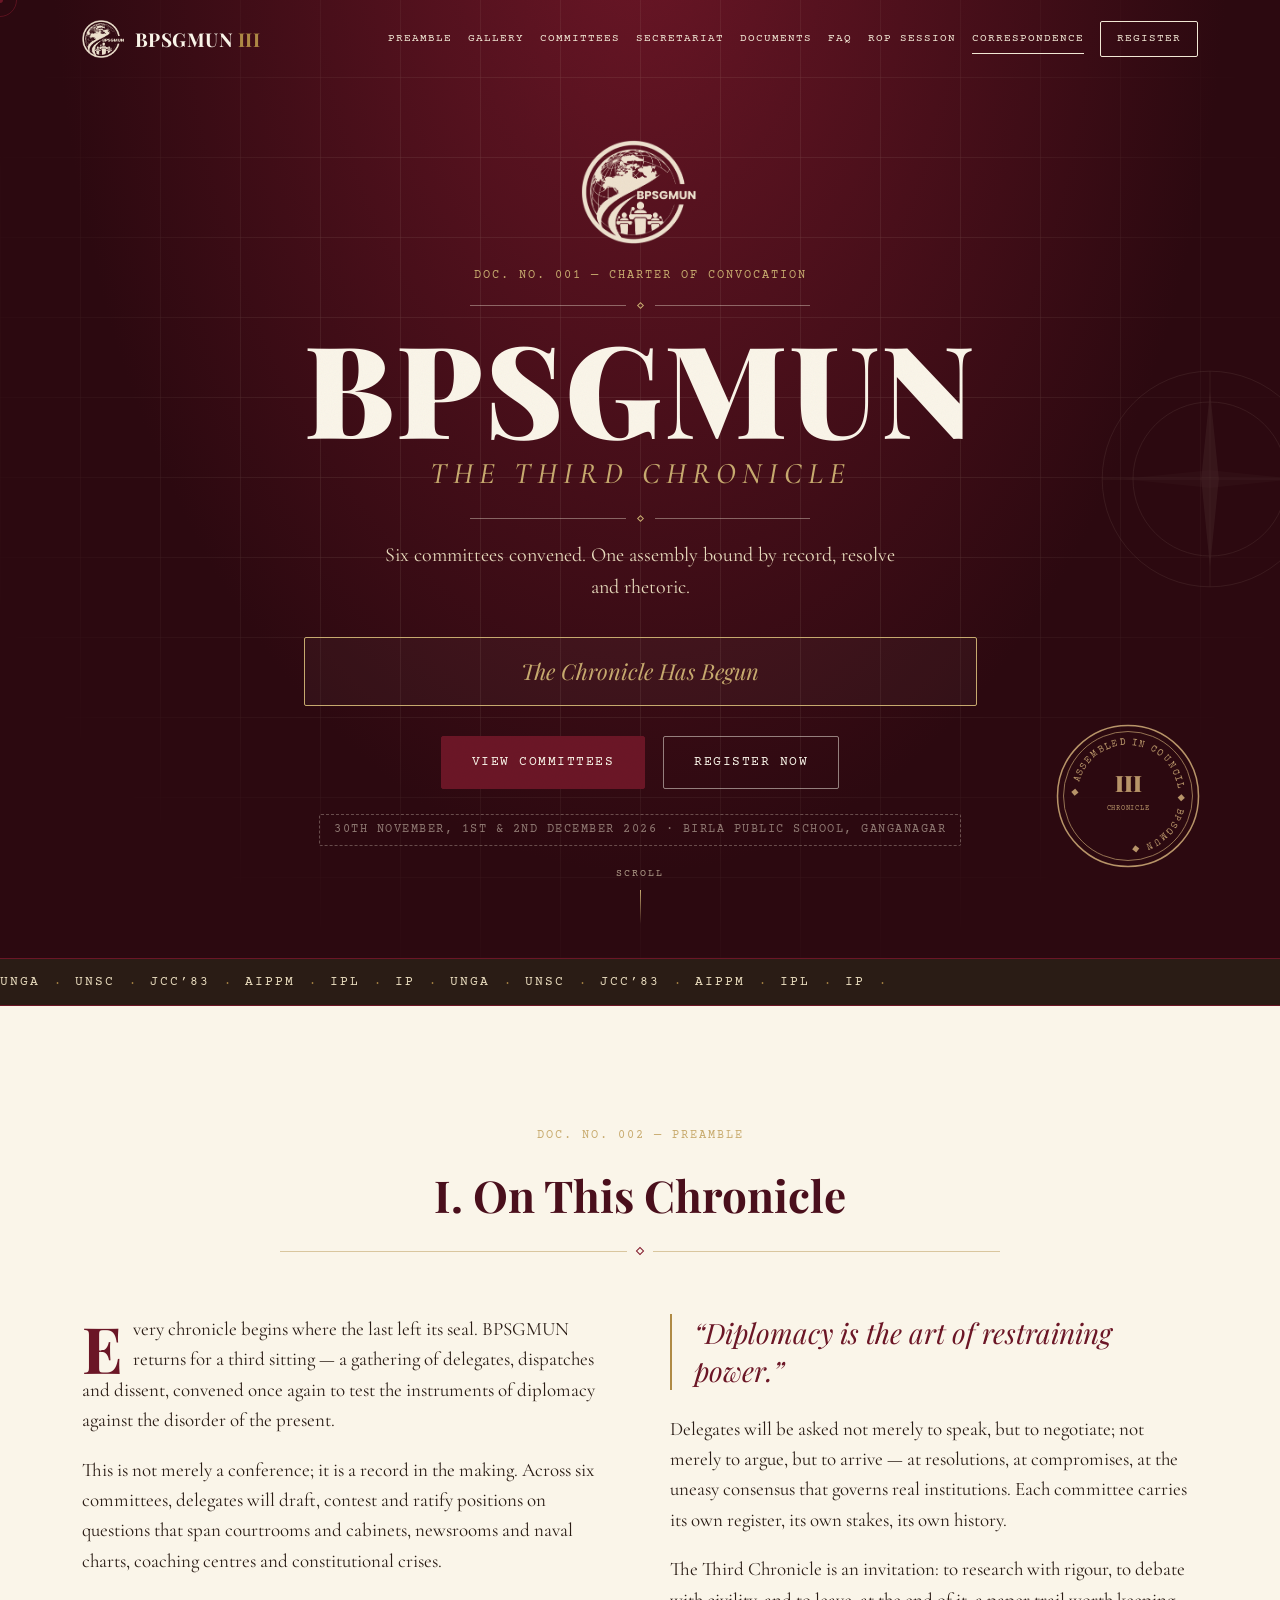
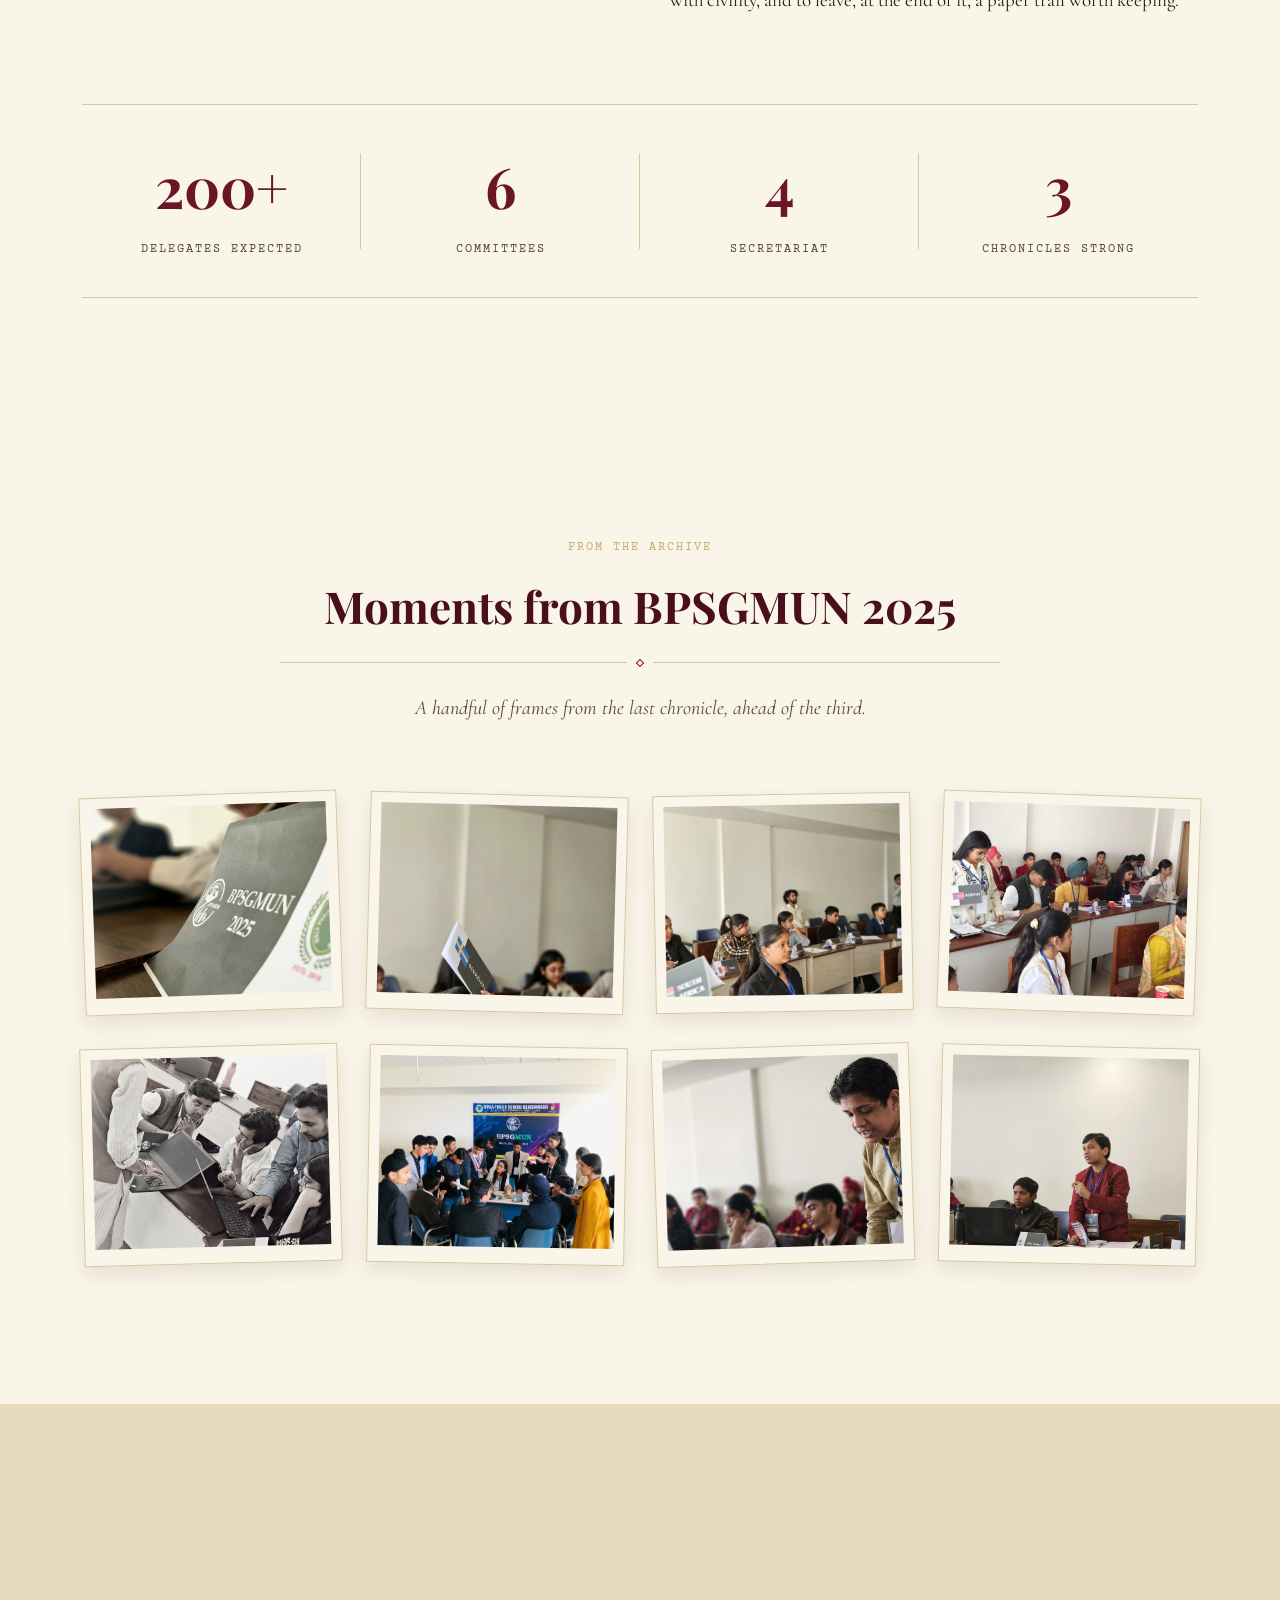
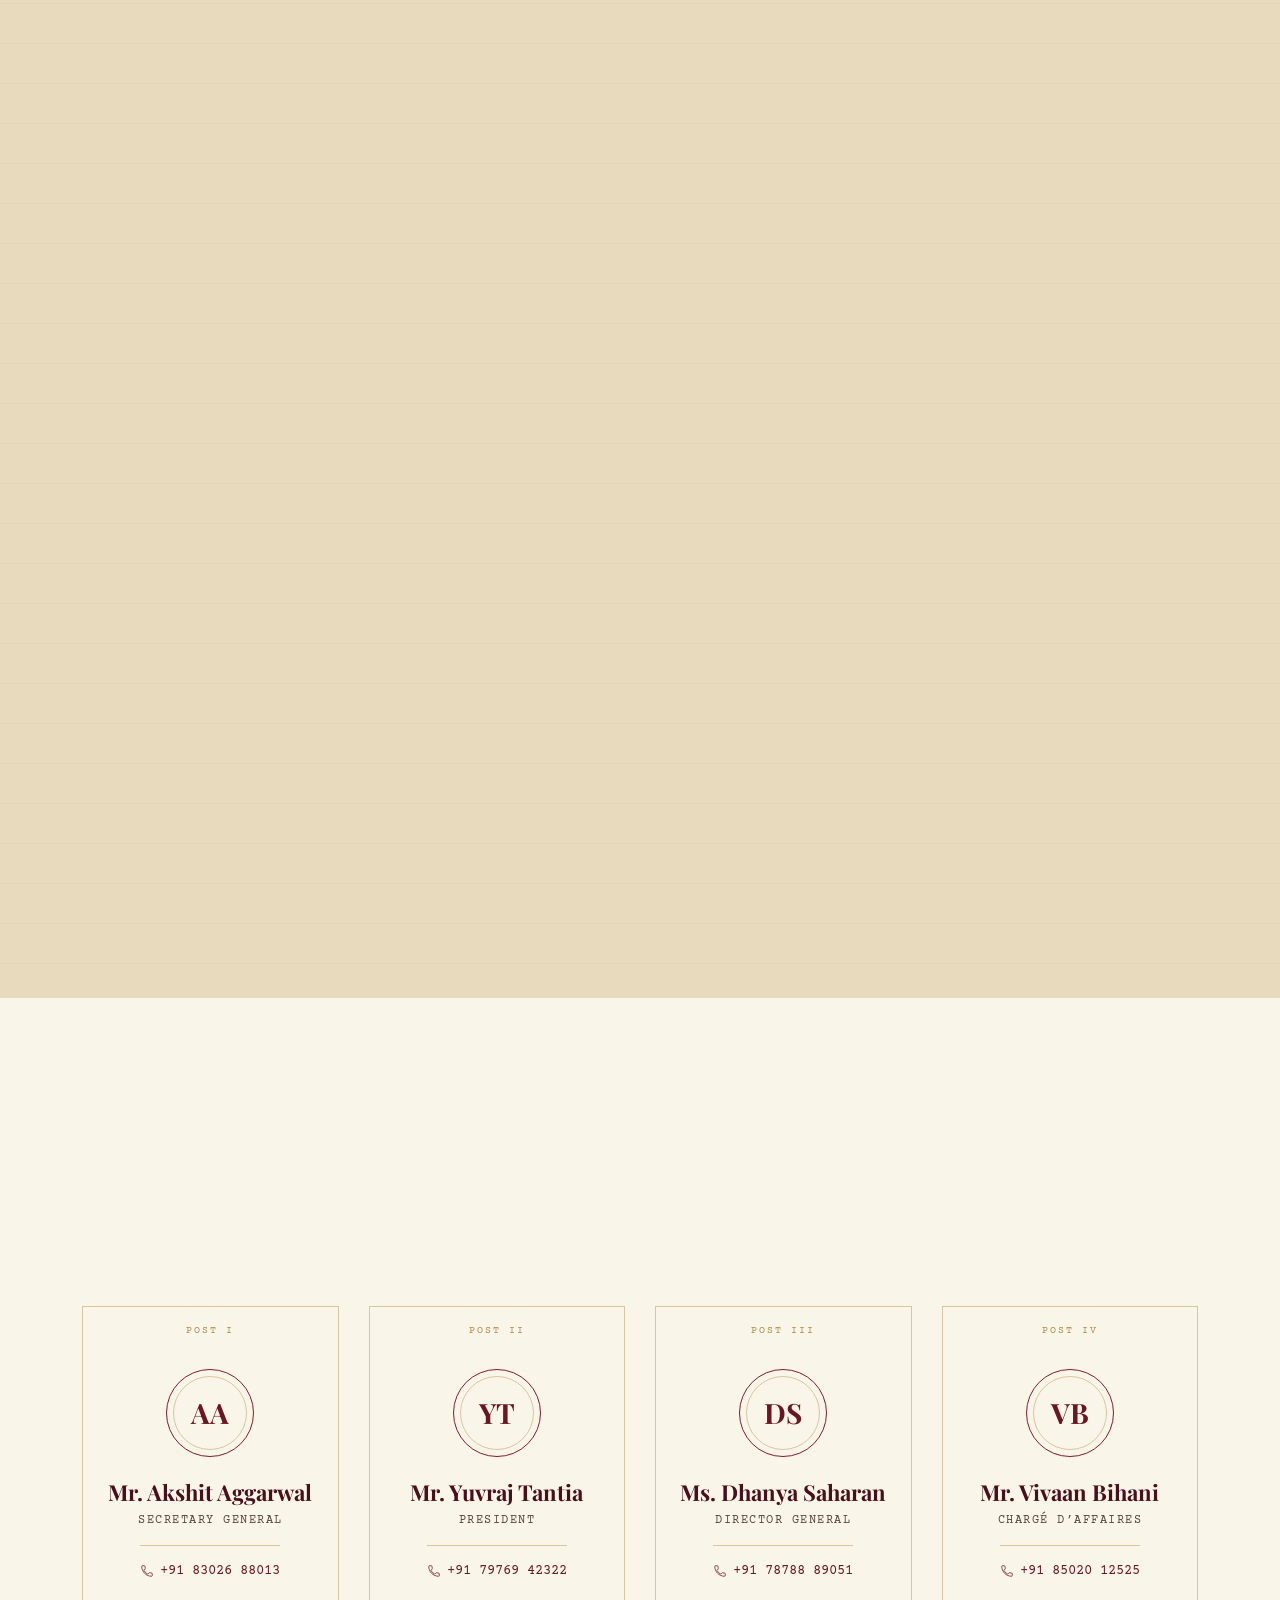
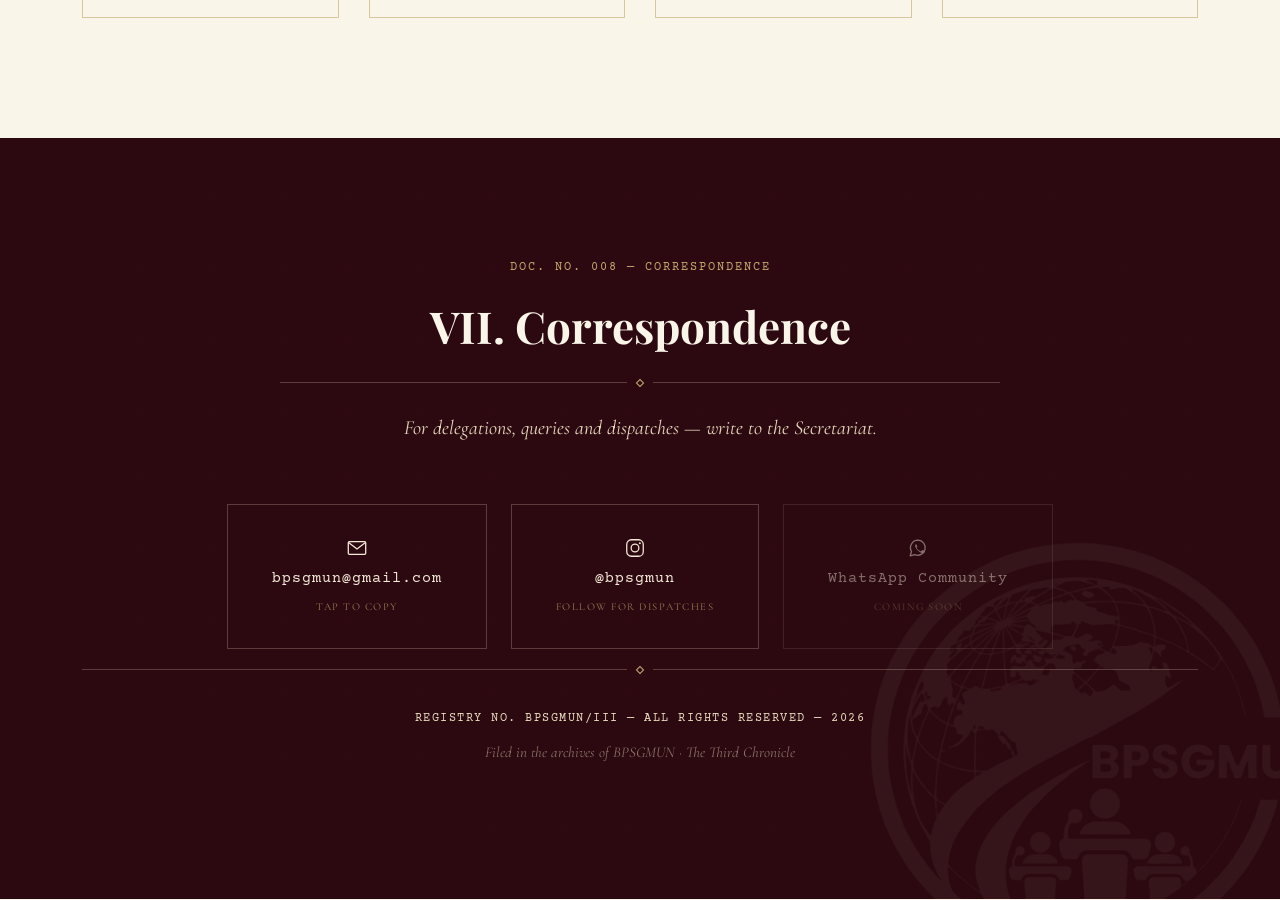
==== commit 70fc9bec: "Add fee, deadline and dress code info; switch to ordinal date format Delegate fee (₹3,500 / ₹8,000 w" ====
--- a/index.html
+++ b/index.html
@@ -4,9 +4,9 @@
 <meta charset="UTF-8">
 <meta name="viewport" content="width=device-width, initial-scale=1.0">
 <title>BPSGMUN &mdash; The Third Chronicle</title>
-<meta name="description" content="BPSGMUN — The Third Chronicle. Six committees, one assembly, 30 November–2 December 2026 at Birla Public School, Ganganagar.">
+<meta name="description" content="BPSGMUN — The Third Chronicle. Six committees, one assembly, 30th November, 1st & 2nd December 2026 at Birla Public School, Ganganagar.">
 <meta property="og:title" content="BPSGMUN — The Third Chronicle">
-<meta property="og:description" content="Six committees. One assembly. 30 November–2 December 2026 · Birla Public School, Ganganagar.">
+<meta property="og:description" content="Six committees. One assembly. 30th November, 1st & 2nd December 2026 · Birla Public School, Ganganagar.">
 <meta property="og:type" content="website">
 <meta property="og:url" content="https://bpsgmun.online/">
 <meta property="og:image" content="https://bpsgmun.online/assets/og-image.jpg">
@@ -121,7 +121,7 @@
   <div class="mobile-menu-foot">
     <span>@bpsgmun</span>
     <span>bpsgmun@gmail.com</span>
-    <span>30 Nov&ndash;2 Dec 2026</span>
+    <span>30th Nov, 1st &amp; 2nd Dec 2026</span>
     <span>Birla Public School, Ganganagar</span>
   </div>
 </div>
@@ -184,7 +184,7 @@
         </a>
       </div>
 
-      <p class="hero-notice" data-reveal>30 November &ndash; 2 December 2026 &middot; Birla Public School, Ganganagar</p>
+      <p class="hero-notice" data-reveal>30th November, 1st &amp; 2nd December 2026 &middot; Birla Public School, Ganganagar</p>
     </div>
 
     <div class="hero-stamp" id="heroStamp" aria-hidden="true">
@@ -237,7 +237,7 @@
 
       <div class="stats-row" data-reveal>
         <div class="stat">
-          <span class="stat-number" data-count="200">0</span>
+          <span class="stat-number" data-count="200" data-suffix="+">0</span>
           <span class="stat-label">Delegates Expected</span>
         </div>
         <div class="stat">
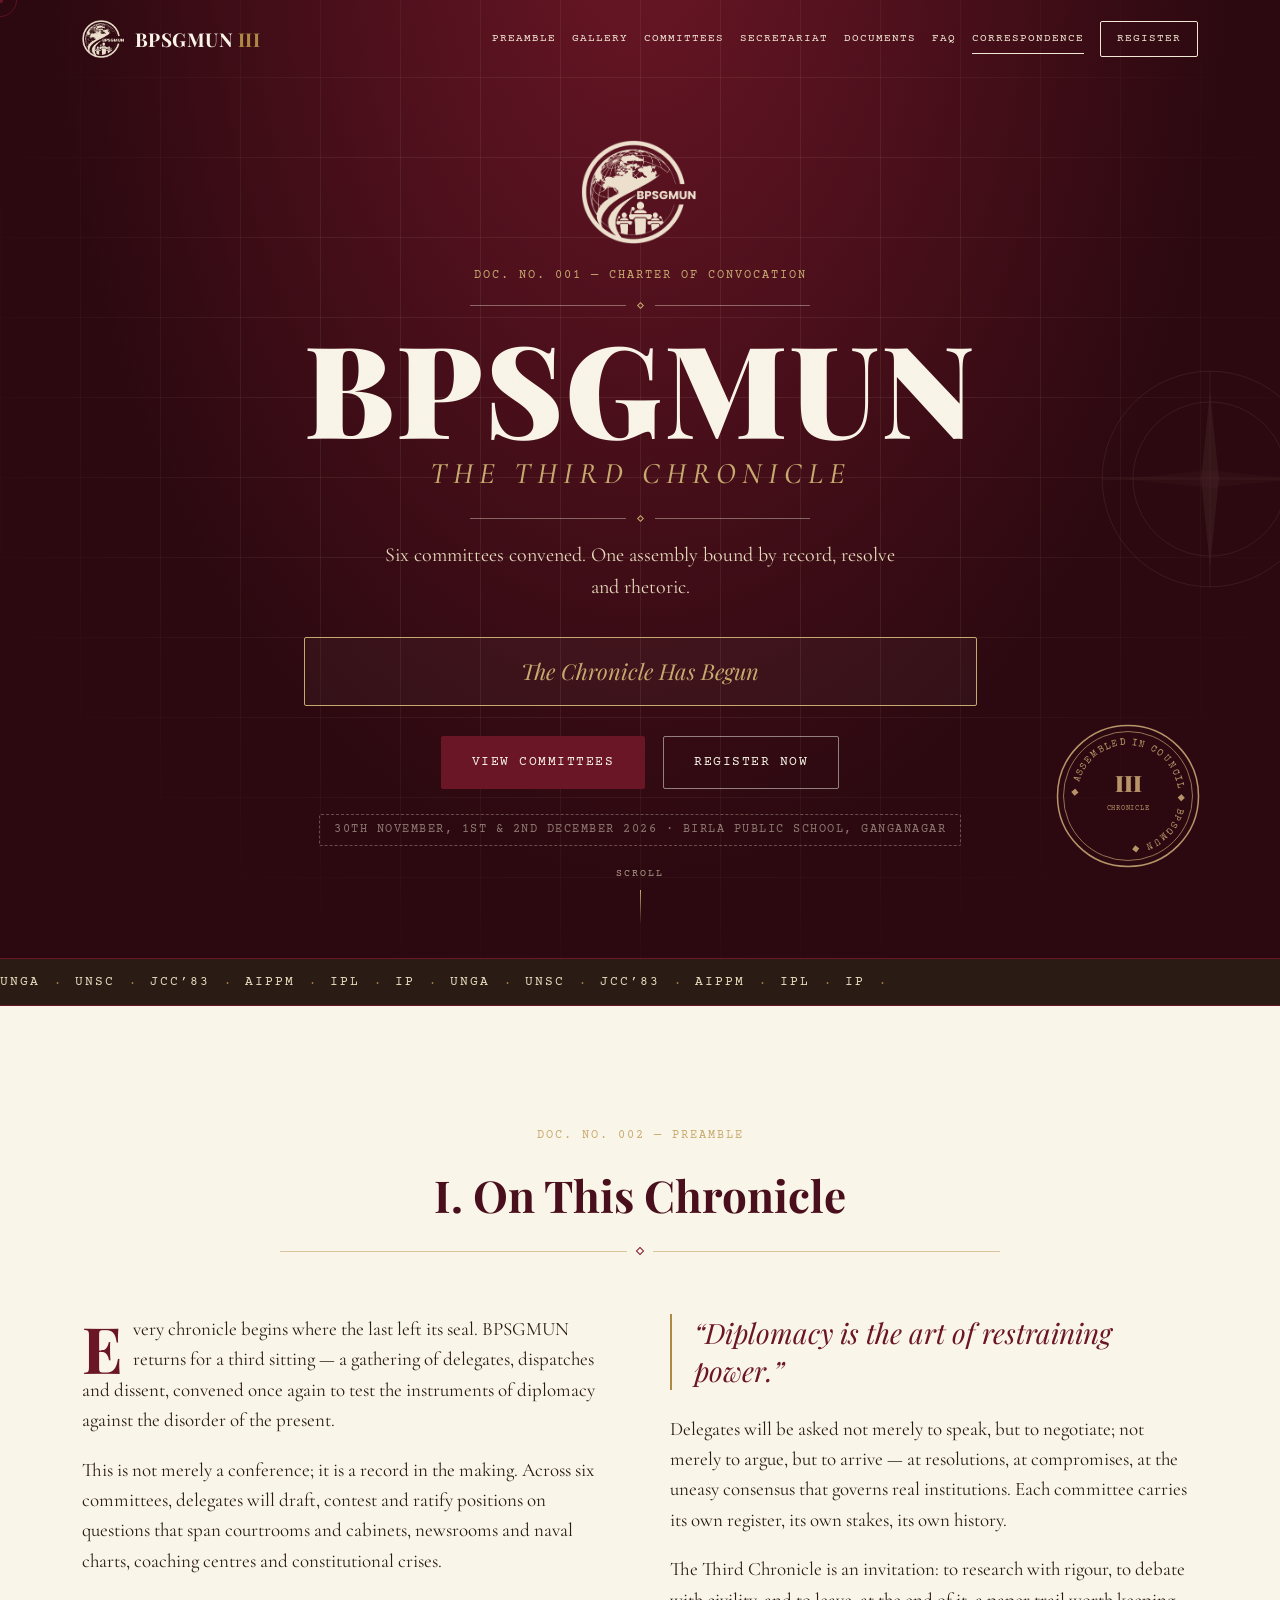
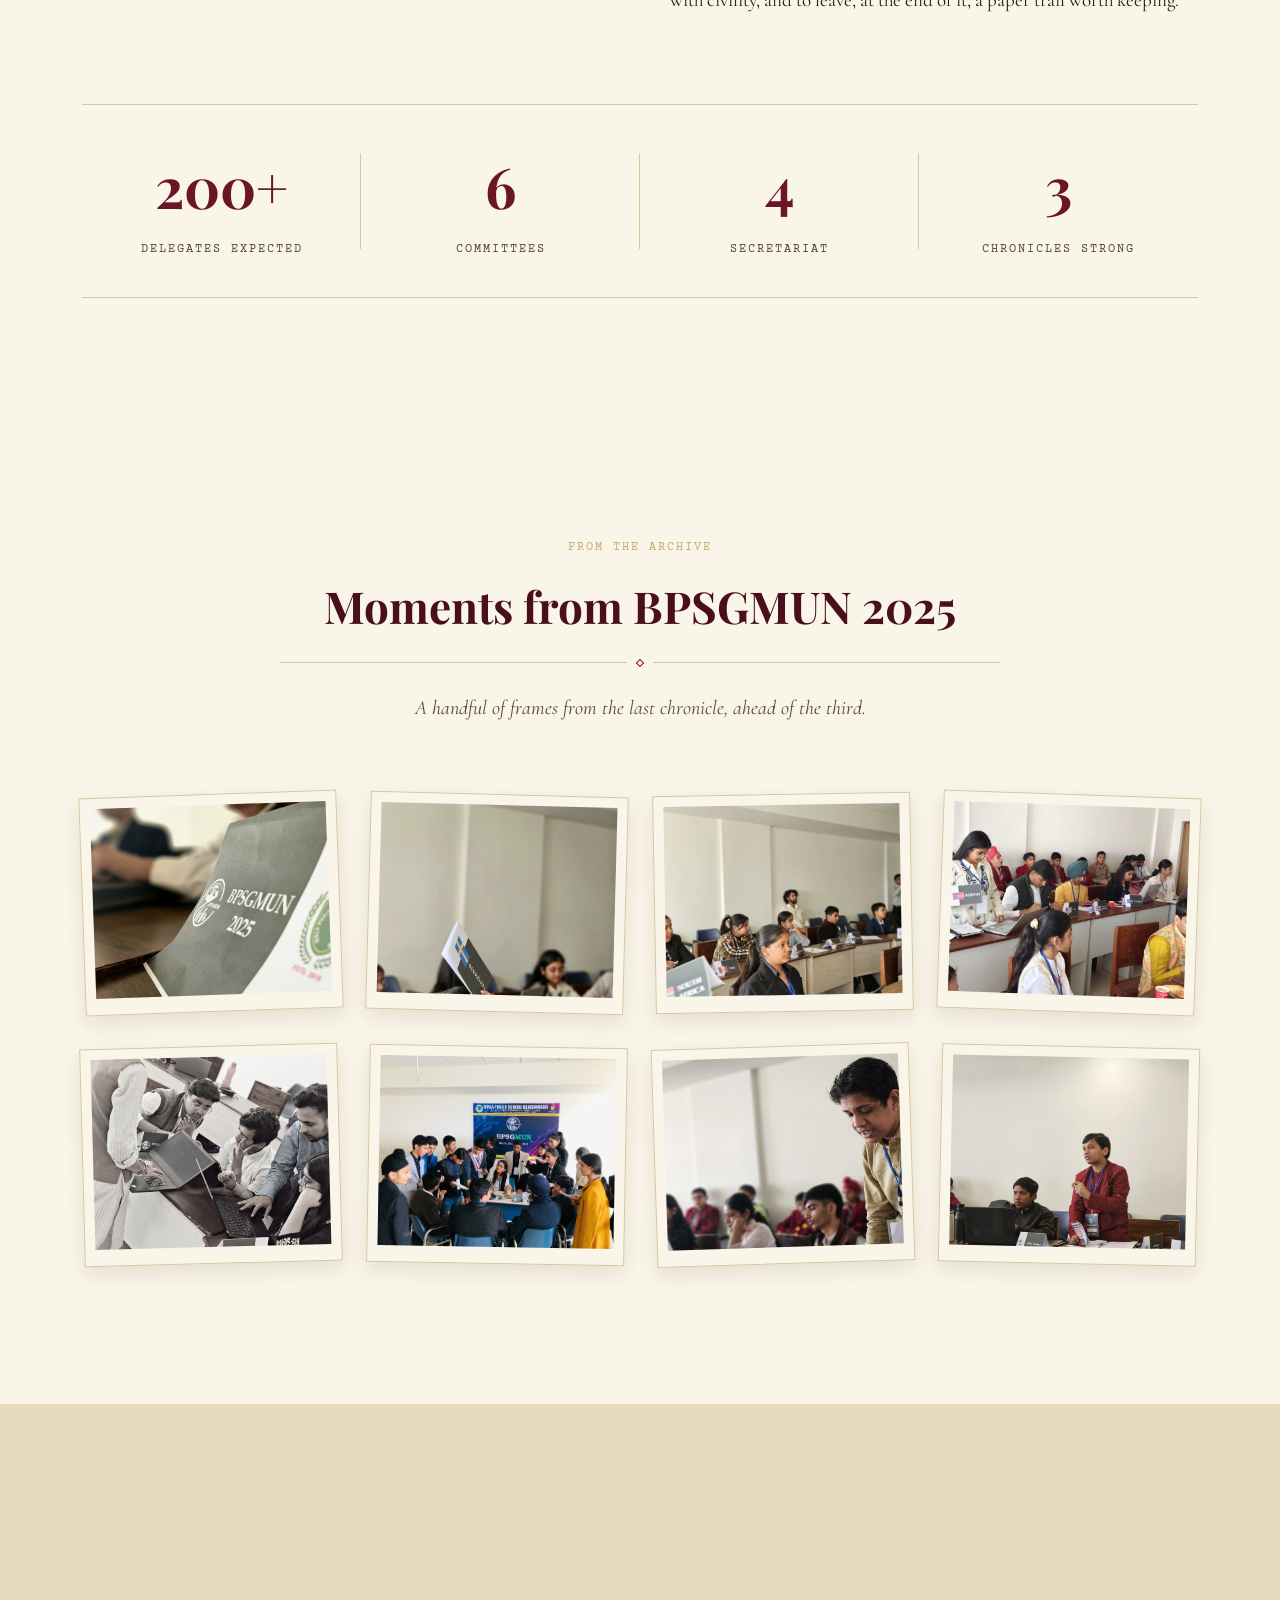
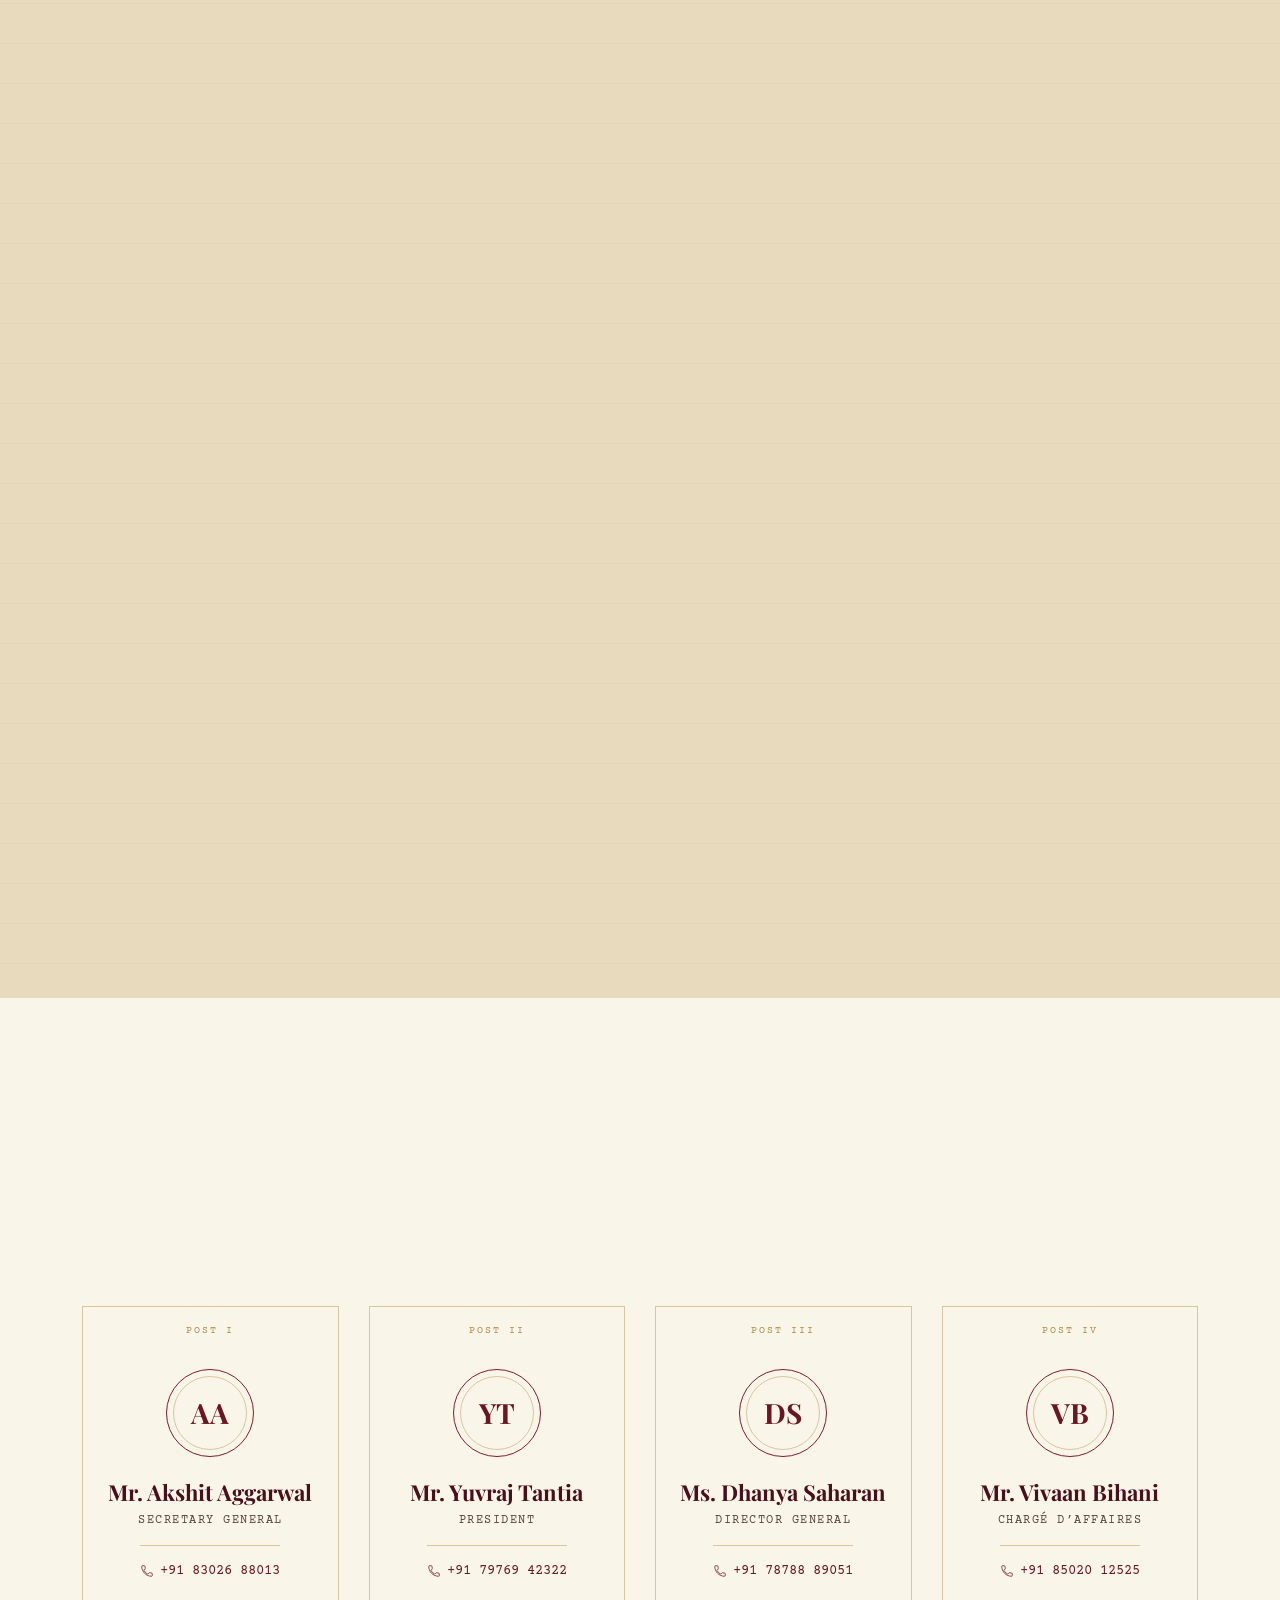
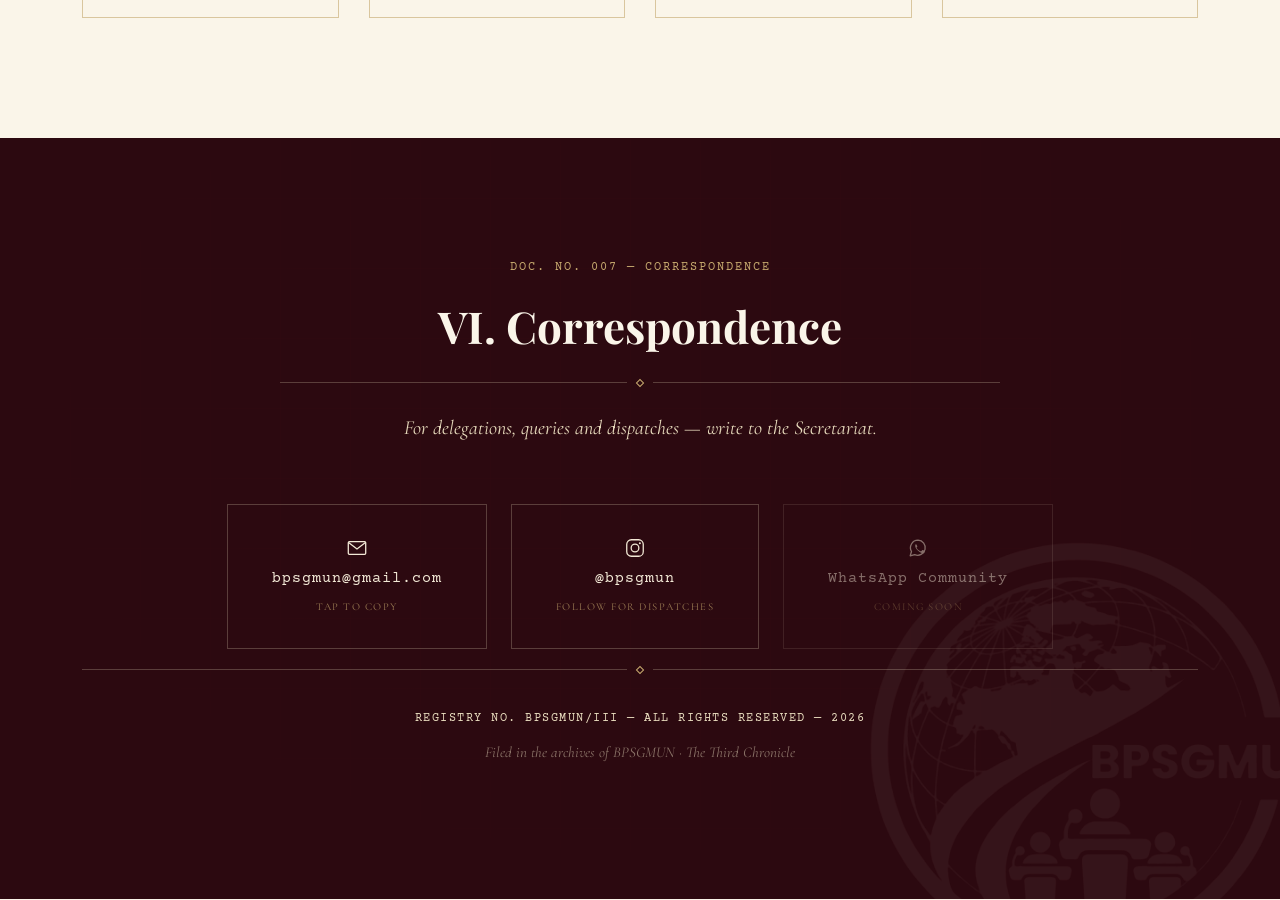
==== commit 07dd1a71: "Remove RoP Session page from the website Deleted rop.html and js/rop.js, removed all nav/footer link" ====
--- a/index.html
+++ b/index.html
@@ -95,7 +95,6 @@
       <a href="#secretariat" data-nav>Secretariat</a>
       <a href="docs.html" data-nav>Documents</a>
       <a href="faq.html" data-nav>FAQ</a>
-      <a href="rop.html" data-nav>RoP Session</a>
       <a href="#contact" data-nav>Correspondence</a>
       <a href="#contact" class="nav-cta" data-nav data-register-link>Register</a>
     </nav>
@@ -115,8 +114,7 @@
     <a href="#secretariat" data-nav>III. Secretariat</a>
     <a href="docs.html" data-nav>IV. Documents</a>
     <a href="faq.html" data-nav>V. FAQ</a>
-    <a href="rop.html" data-nav>VI. RoP Session</a>
-    <a href="#contact" data-nav>VII. Correspondence</a>
+    <a href="#contact" data-nav>VI. Correspondence</a>
   </nav>
   <div class="mobile-menu-foot">
     <span>@bpsgmun</span>
@@ -334,8 +332,8 @@
     <img src="assets/logo.png" alt="" aria-hidden="true" class="contact-watermark">
     <div class="container">
       <div class="section-head" data-reveal>
-        <p class="doc-number light">Doc. No. 008 &mdash; Correspondence</p>
-        <h2 class="section-title light">VII. Correspondence</h2>
+        <p class="doc-number light">Doc. No. 007 &mdash; Correspondence</p>
+        <h2 class="section-title light">VI. Correspondence</h2>
         <div class="rule-ornament light"><span></span><i></i><span></span></div>
         <p class="section-lede light">For delegations, queries and dispatches &mdash; write to the Secretariat.</p>
       </div>
--- a/css/style.css
+++ b/css/style.css
@@ -471,18 +471,6 @@
 .faq-answer a:hover{ color:var(--gold); }
 
 /* =========================================================
-   ROP BRIEFING — AGENDA
-   ========================================================= */
-.agenda-grid{ display:grid; grid-template-columns:1fr 1fr; gap:26px; margin-bottom:40px; }
-.agenda-day{ border:1px solid var(--beige-400); background:var(--cream-100); padding:30px 32px; }
-.agenda-day-label{ font-family:var(--font-mono); font-size:11.5px; letter-spacing:1.5px; text-transform:uppercase; color:var(--wine-600); margin:0 0 18px; }
-.agenda-list{ list-style:none; margin:0; padding:0; display:flex; flex-direction:column; gap:13px; }
-.agenda-list li{ position:relative; padding-left:20px; font-size:16.5px; color:var(--ink); line-height:1.5; }
-.agenda-list li::before{ content:'\25C6'; position:absolute; left:0; top:1px; color:var(--gold); font-size:10px; }
-.agenda-actions{ display:flex; align-items:center; justify-content:space-between; gap:24px; flex-wrap:wrap; }
-.agenda-note{ font-style:italic; color:var(--ink-soft); font-size:16px; margin:0; max-width:520px; }
-
-/* =========================================================
    RESPONSIVE
    ========================================================= */
 @media (max-width:900px){
@@ -495,8 +483,6 @@
   .hero-compass{ display:none; }
   .section{ padding:90px 0; }
   .hero-stamp{ right:50%; transform:translateX(50%); bottom:4%; opacity:.35; }
-  .agenda-grid{ grid-template-columns:1fr; }
-  .agenda-actions{ flex-direction:column; align-items:flex-start; }
 }
 @media (max-width:640px){
   .hero-stamp{ display:none; }
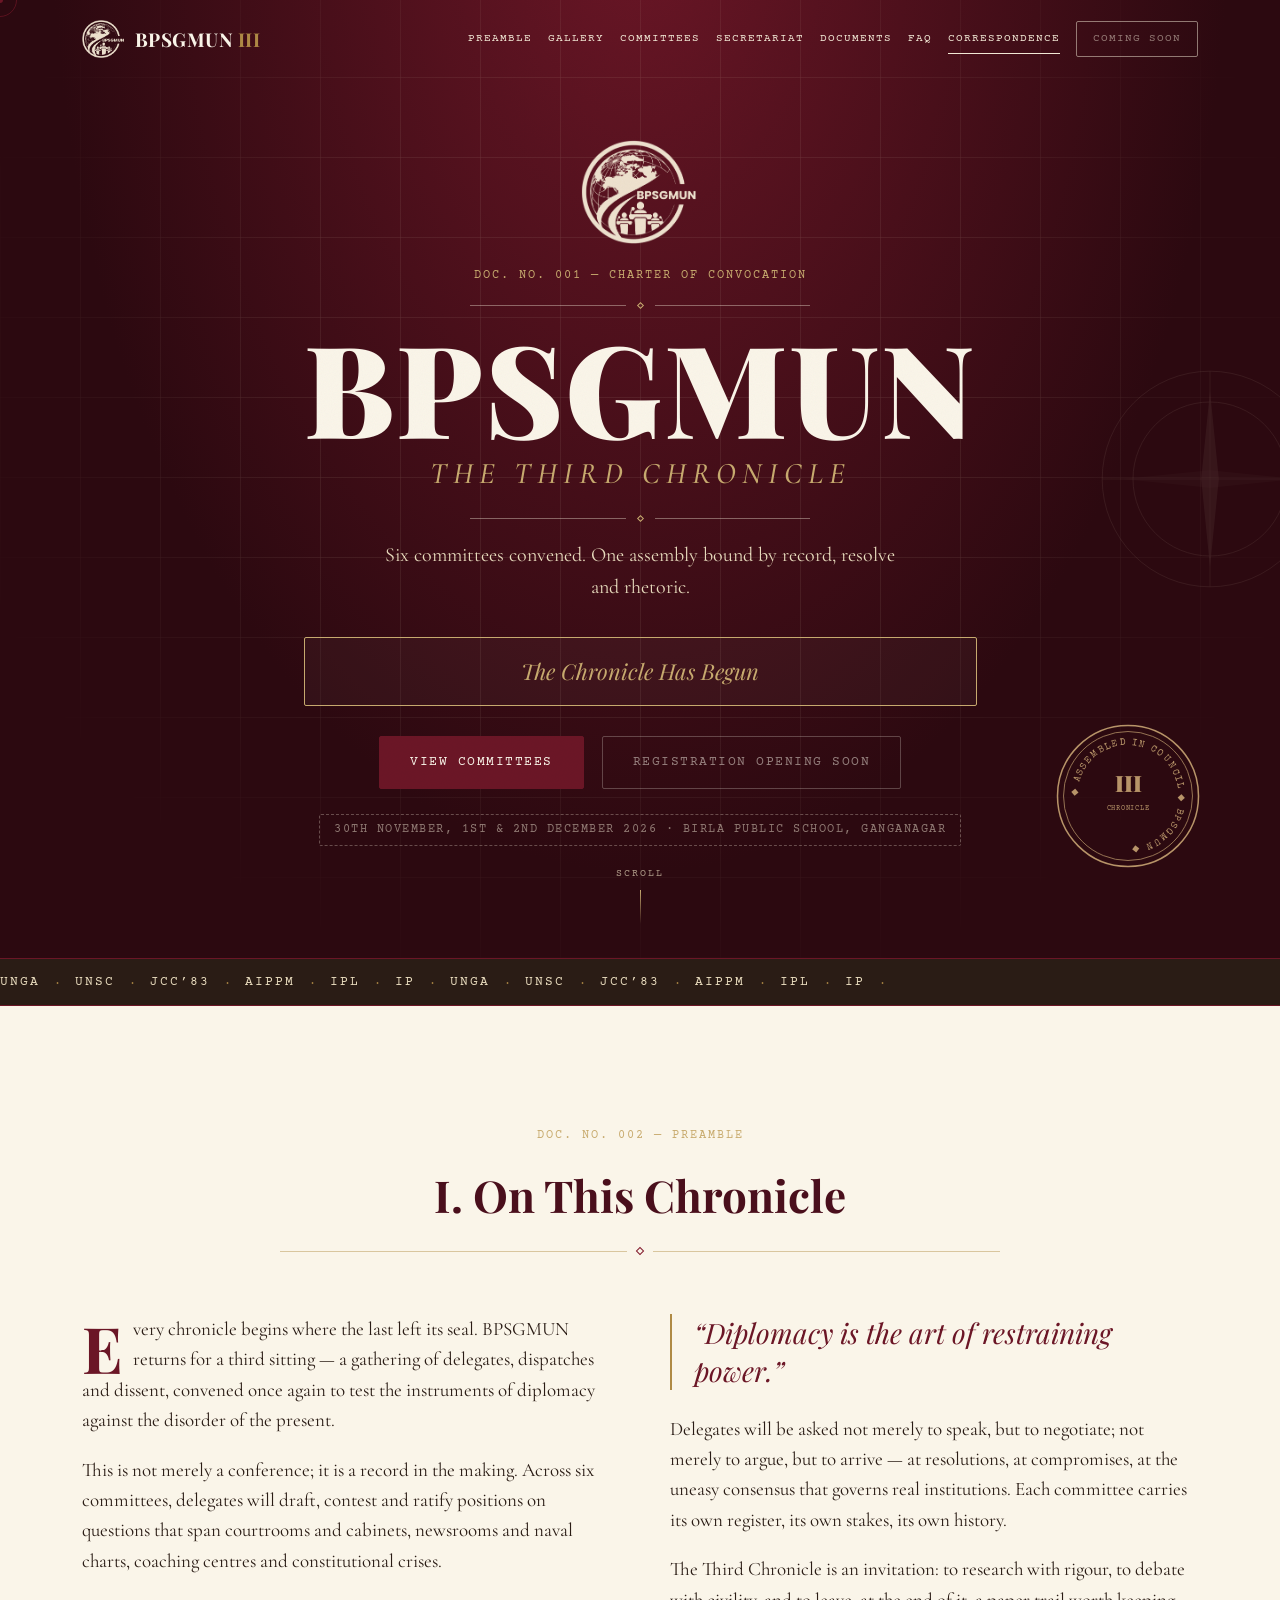
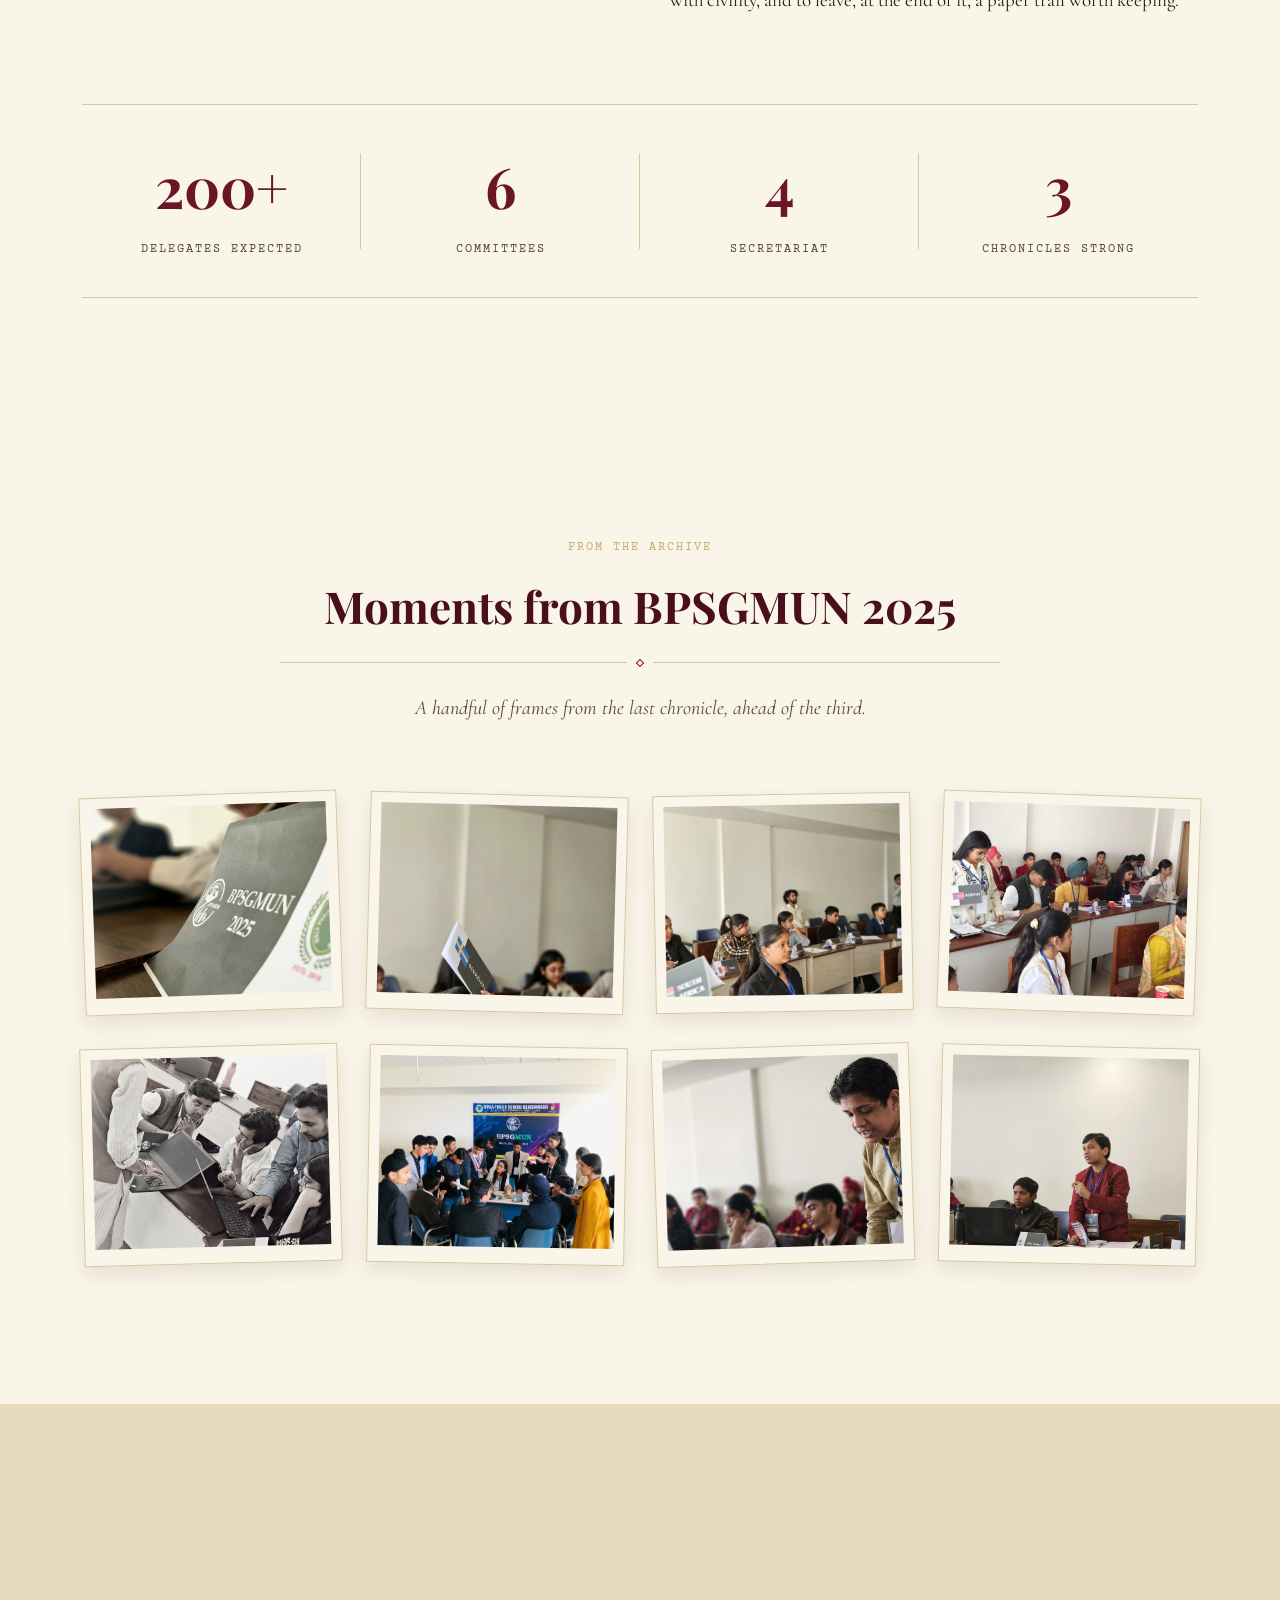
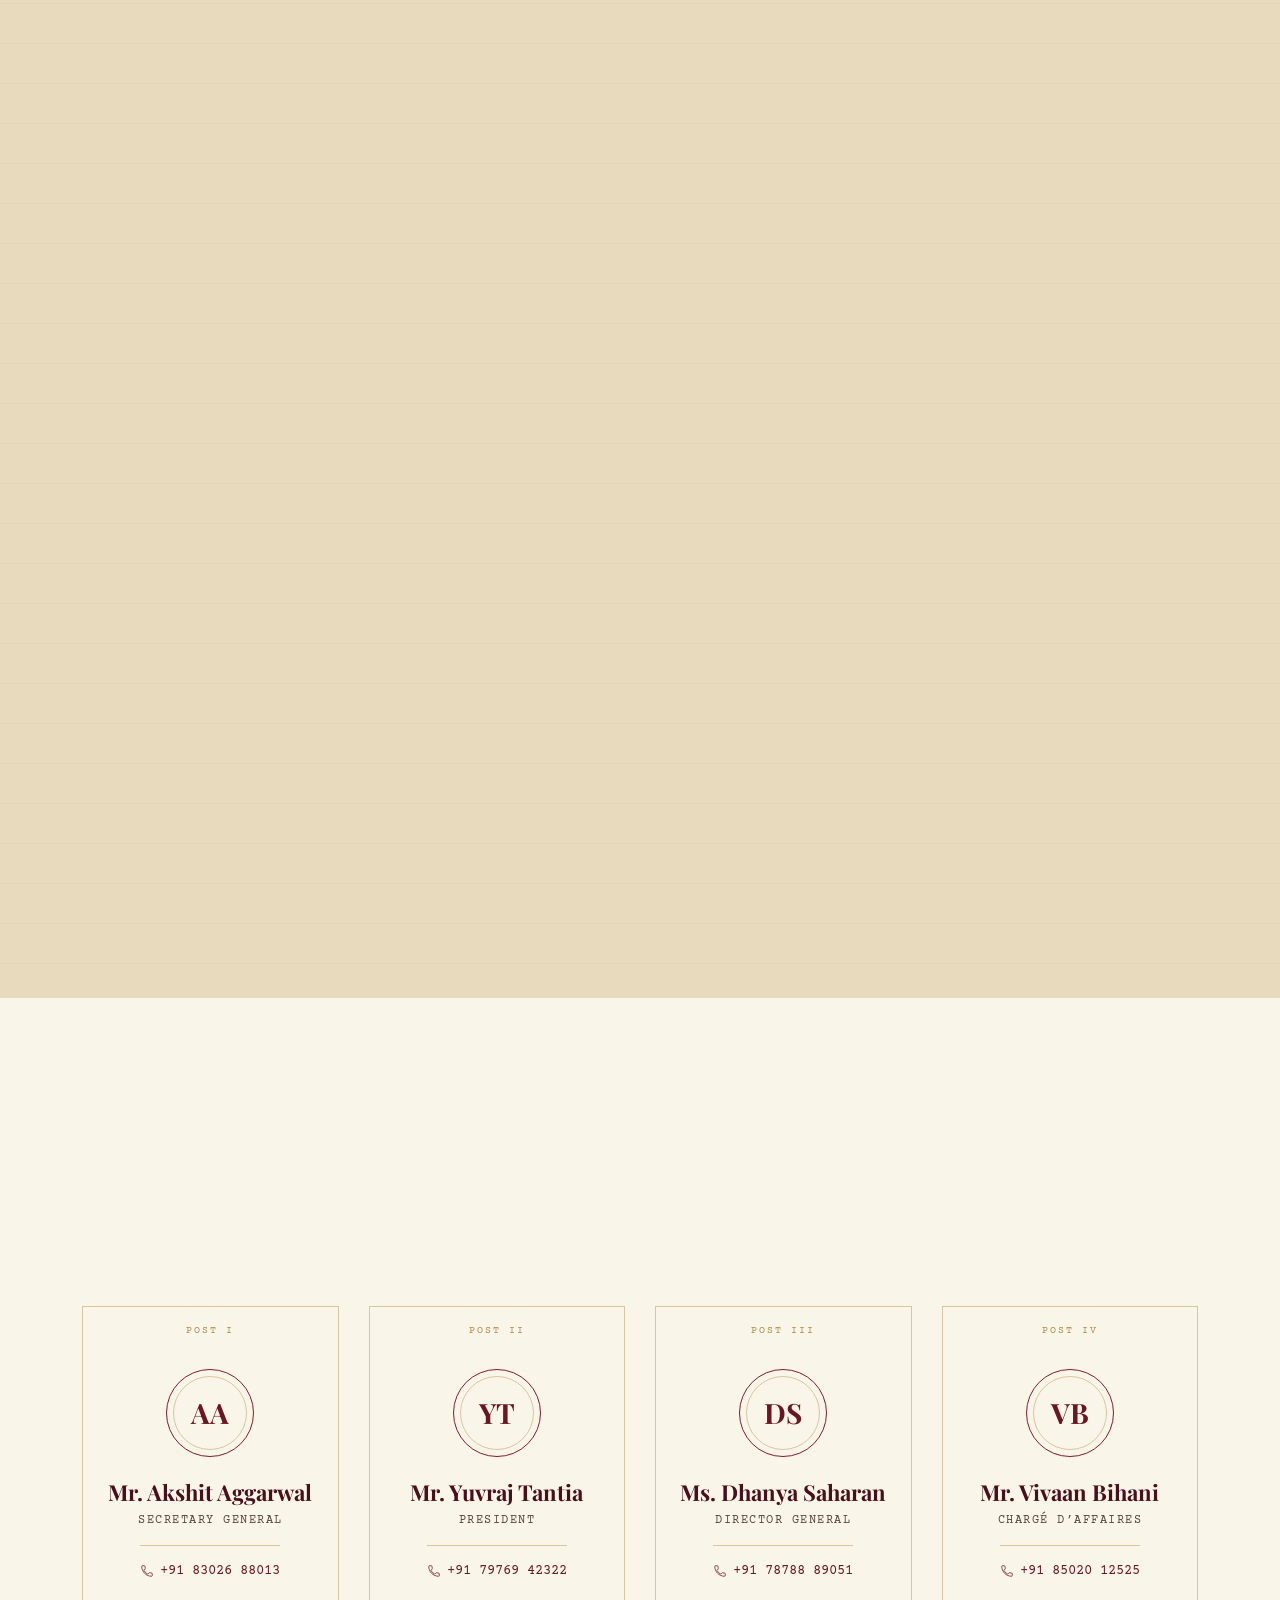
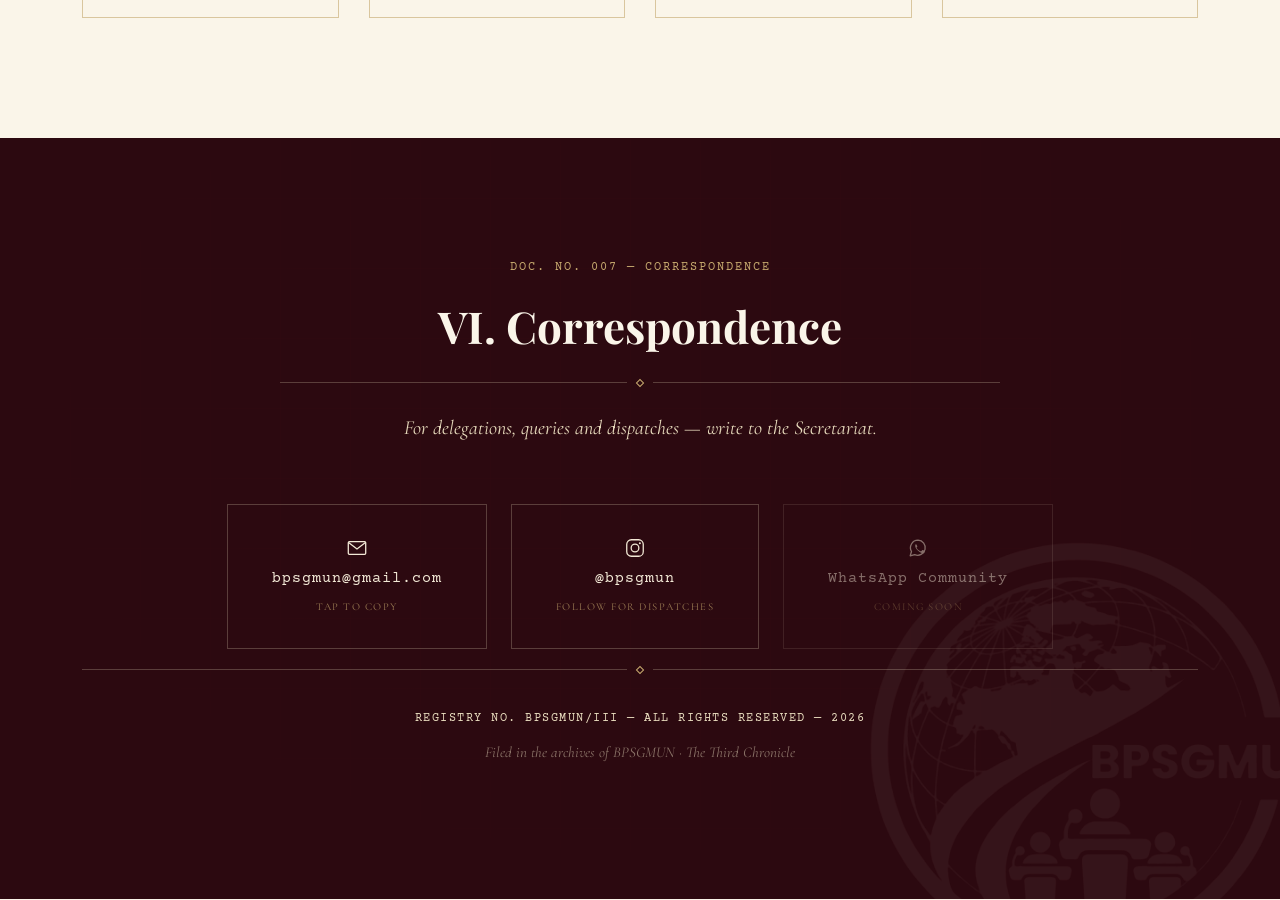
==== commit 25fbc933: "Disable registration buttons pending launch Hero "Register Now" and all nav "Register" CTAs are now " ====
--- a/index.html
+++ b/index.html
@@ -96,7 +96,7 @@
       <a href="docs.html" data-nav>Documents</a>
       <a href="faq.html" data-nav>FAQ</a>
       <a href="#contact" data-nav>Correspondence</a>
-      <a href="#contact" class="nav-cta" data-nav data-register-link>Register</a>
+      <a href="#" class="nav-cta is-disabled" data-nav data-register-link data-register-label="Register" aria-disabled="true">Coming Soon</a>
     </nav>
 
     <button class="nav-toggle" id="navToggle" aria-label="Toggle menu" aria-expanded="false">
@@ -177,8 +177,8 @@
         <a href="#committees" class="btn btn-primary">
           <span>View Committees</span>
         </a>
-        <a href="#contact" class="btn btn-ghost" data-register-link>
-          <span>Register Now</span>
+        <a href="#" class="btn btn-ghost is-disabled" data-register-link data-register-label="Register Now" aria-disabled="true">
+          <span>Registration Opening Soon</span>
         </a>
       </div>
 
--- a/css/style.css
+++ b/css/style.css
@@ -122,6 +122,7 @@
 .nav-links a:not(.nav-cta):hover::after,.nav-links a.active::after{ width:100%; }
 .nav-cta{ border:1px solid currentColor; padding:8px 16px !important; border-radius:2px; transition:background .3s,color .3s; }
 .nav-cta:hover{ background:var(--wine-700); color:var(--cream-100) !important; border-color:var(--wine-700); }
+.nav-cta.is-disabled{ opacity:.5; pointer-events:none; cursor:not-allowed; }
 
 .nav-toggle{ display:none; flex-direction:column; justify-content:center; gap:5px; width:32px; height:26px; background:none; border:none; cursor:pointer; padding:0; }
 .nav-toggle span{ display:block; height:1.5px; width:100%; background:var(--wine-800); transition:transform .3s var(--ease), opacity .3s; }
@@ -168,6 +169,8 @@
 .btn-ghost:hover{ background:rgba(250,245,233,.1); border-color:var(--cream-100); transform:translateY(-2px); }
 .btn-ghost-wine{ background:transparent; color:var(--wine-700); border:1px solid var(--wine-600); }
 .btn-ghost-wine:hover{ background:var(--wine-700); color:var(--cream-100); transform:translateY(-2px); }
+.btn.is-disabled{ opacity:.5; pointer-events:none; cursor:not-allowed; }
+.btn.is-disabled:hover{ transform:none; box-shadow:none; }
 
 /* generic reveal-on-scroll */
 [data-reveal]{ opacity:0; transform:translateY(26px); transition:opacity .8s var(--ease), transform .8s var(--ease); }
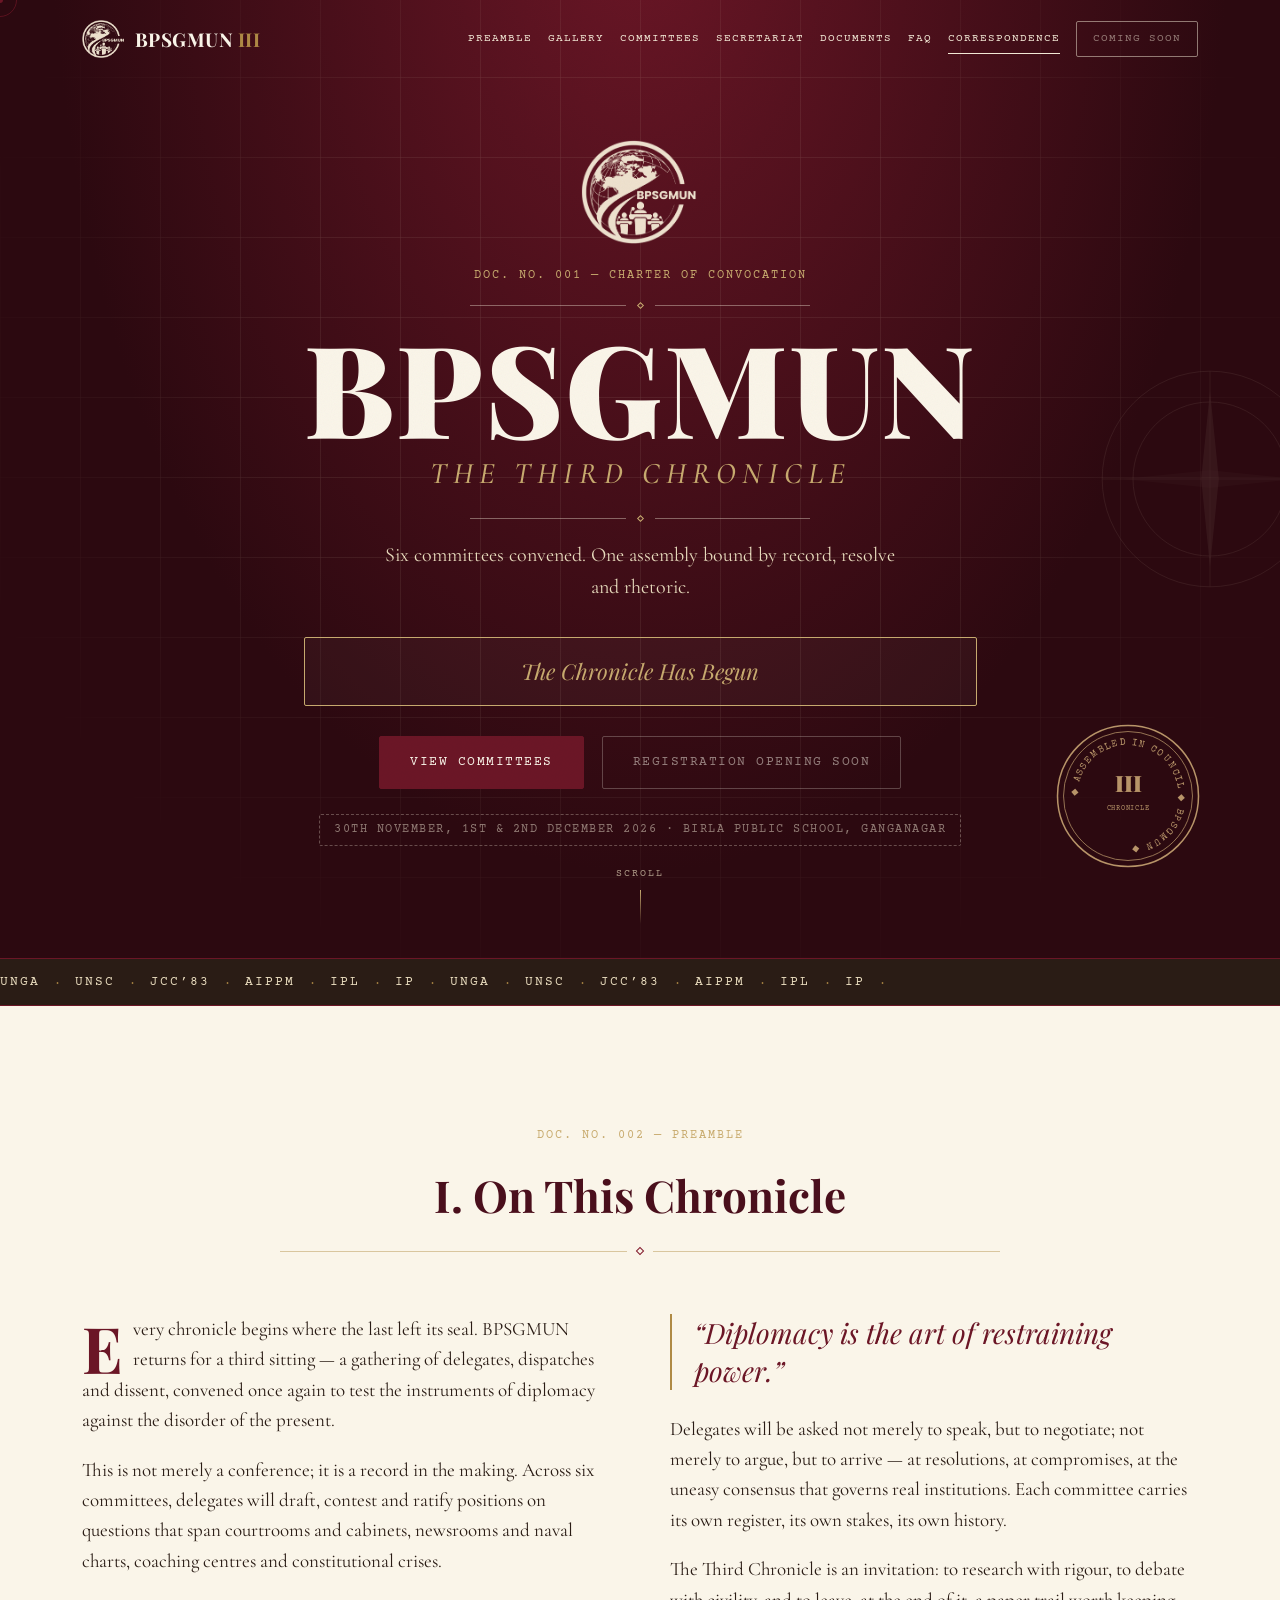
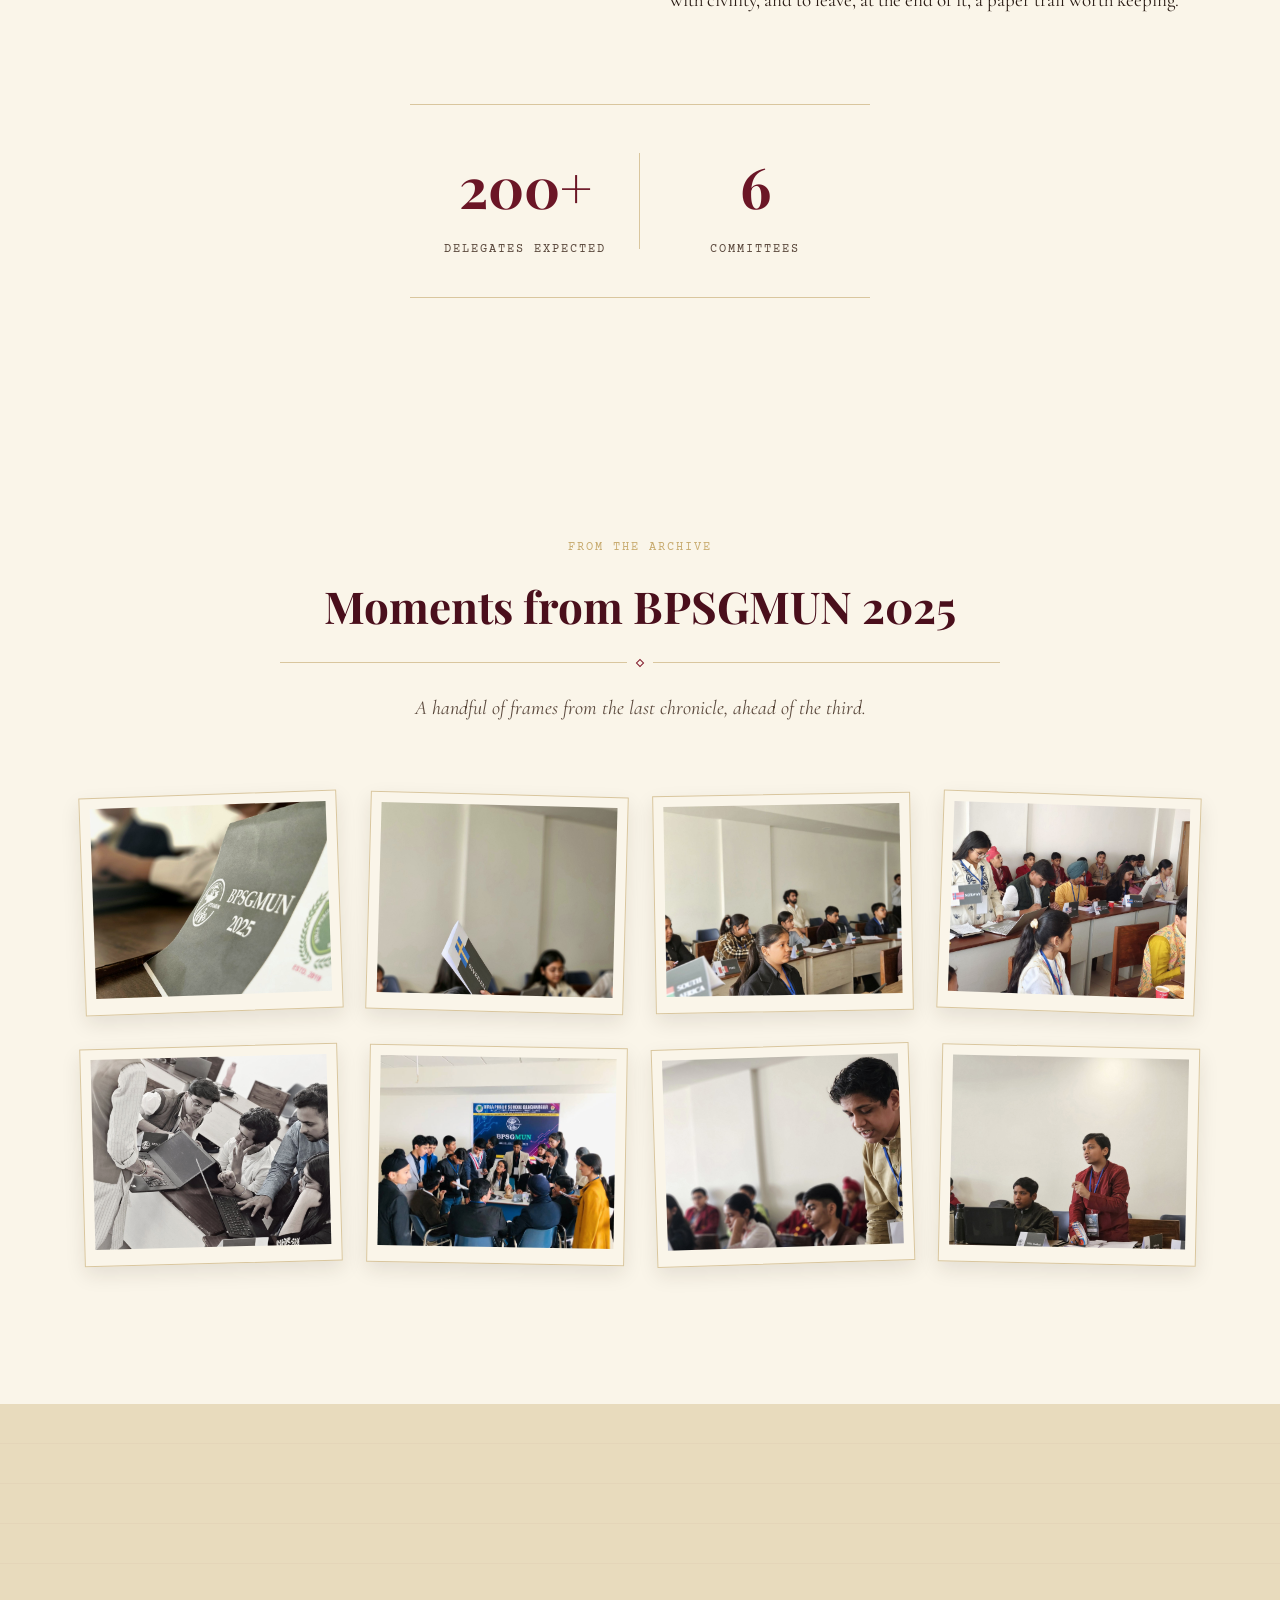
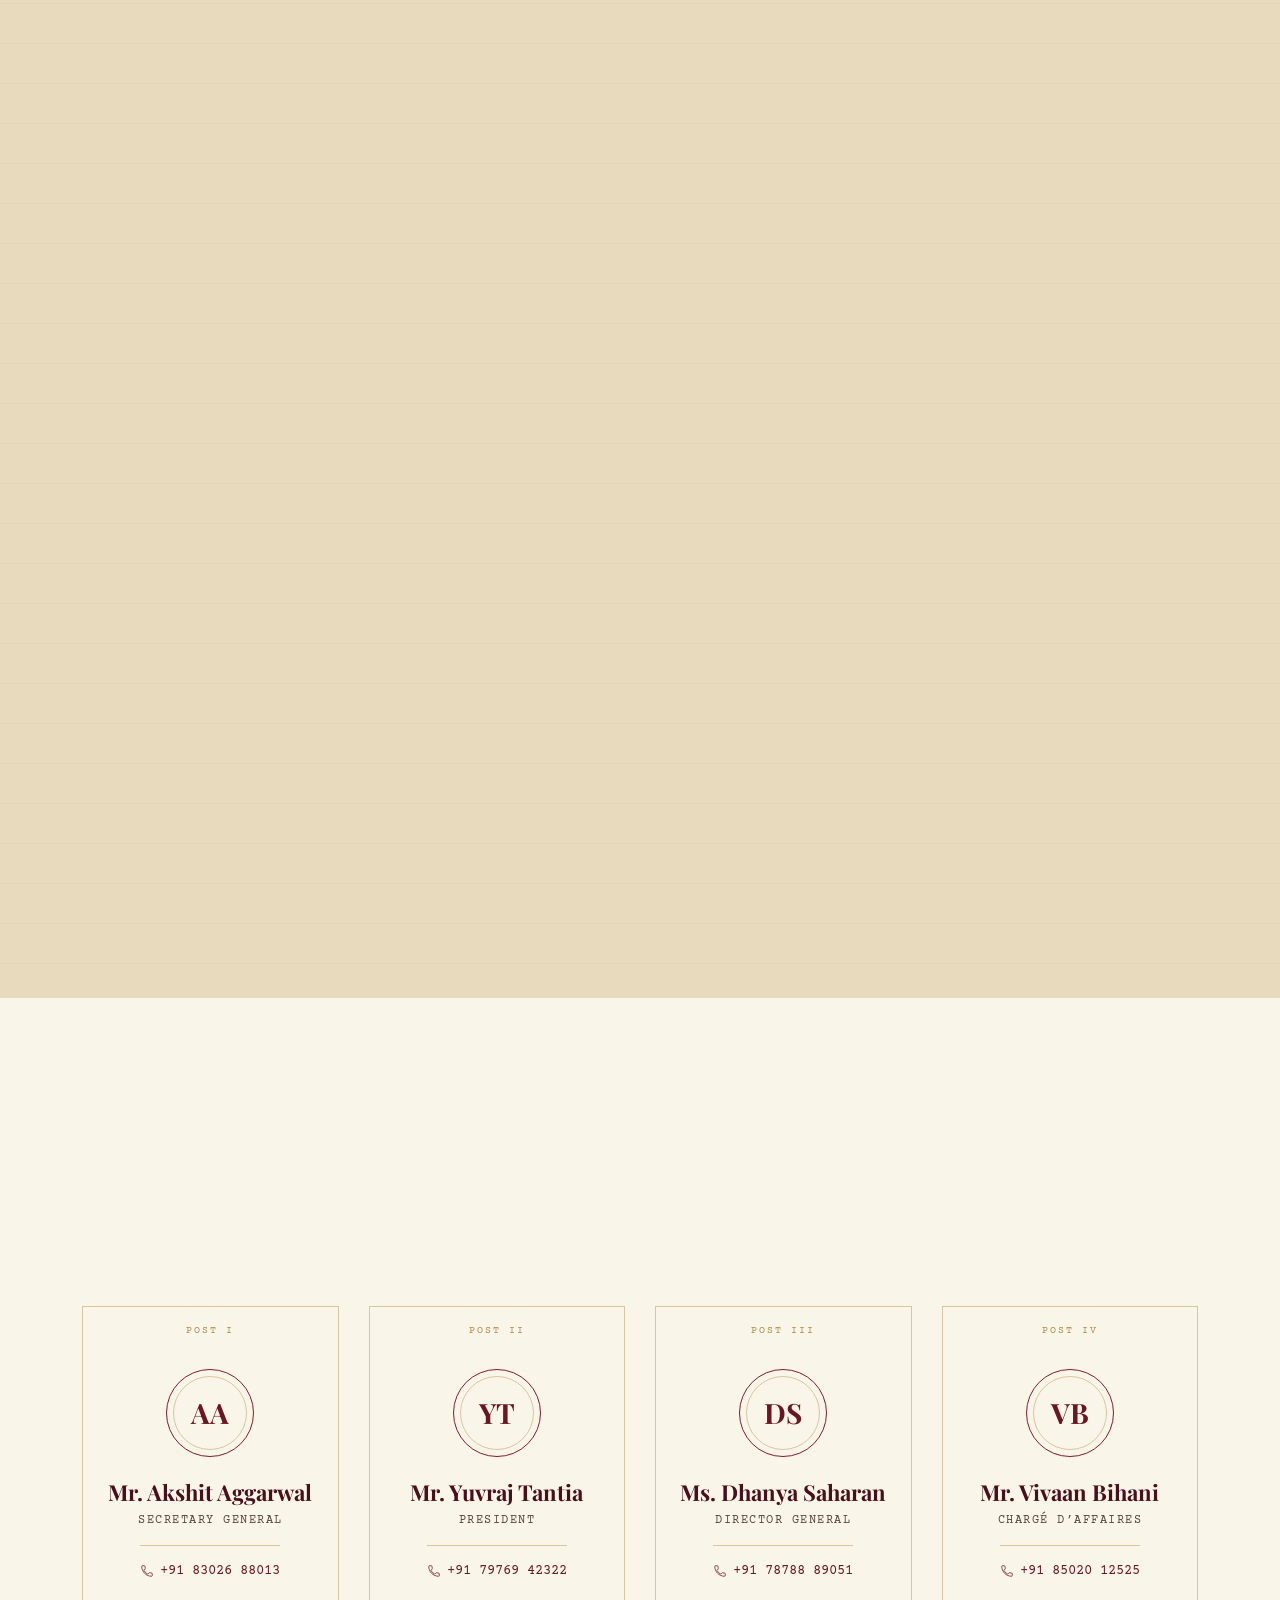
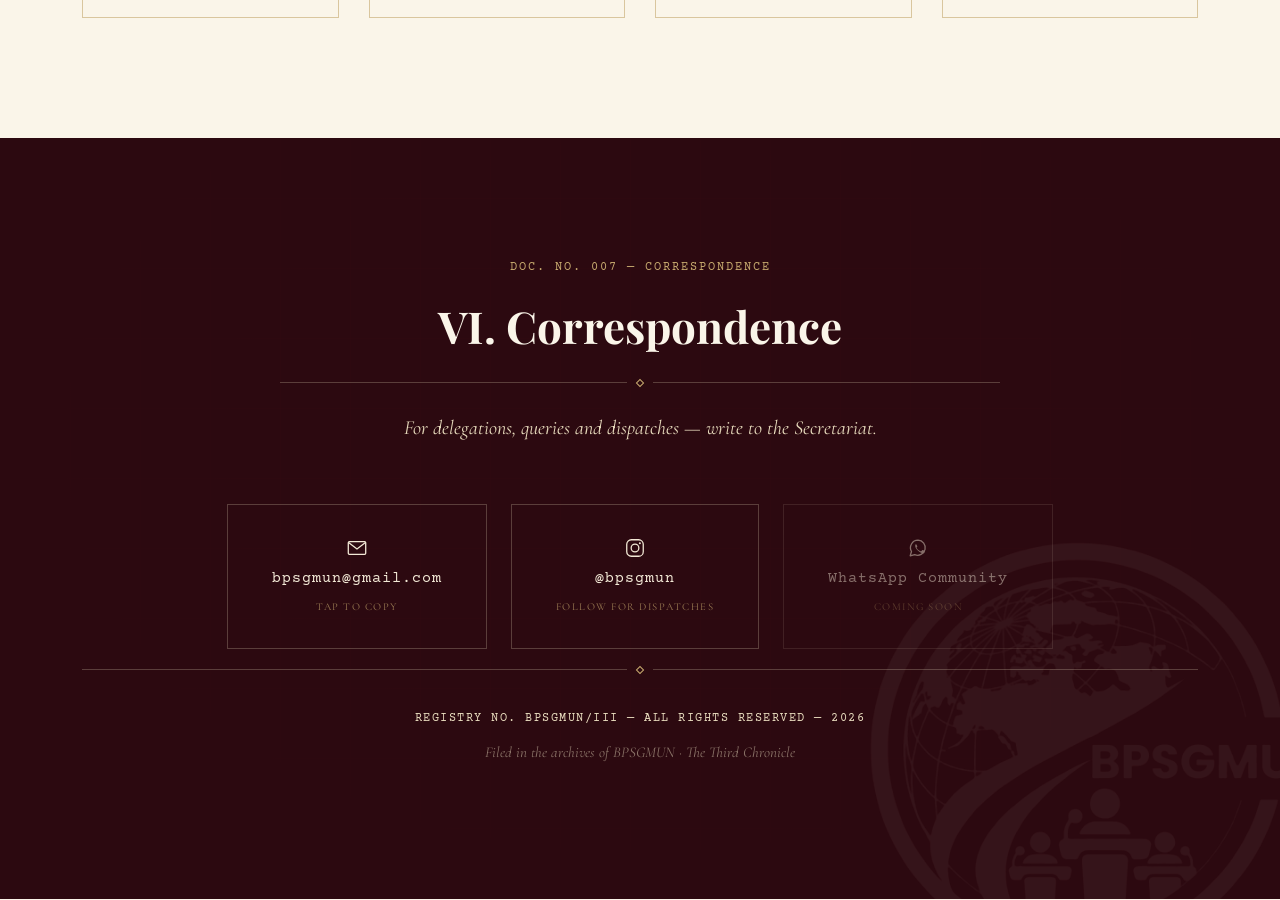
==== commit 085804c2: "Remove Secretariat and Chronicles Strong stats from homepage Stats row now shows only Delegates Expe" ====
--- a/index.html
+++ b/index.html
@@ -242,14 +242,6 @@
           <span class="stat-number" data-count="6">0</span>
           <span class="stat-label">Committees</span>
         </div>
-        <div class="stat">
-          <span class="stat-number" data-count="4">0</span>
-          <span class="stat-label">Secretariat</span>
-        </div>
-        <div class="stat">
-          <span class="stat-number" data-count="3">0</span>
-          <span class="stat-label">Chronicles Strong</span>
-        </div>
       </div>
     </div>
   </section>
--- a/css/style.css
+++ b/css/style.css
@@ -257,7 +257,7 @@
 .drop-cap::first-letter{ font-family:var(--font-display); font-size:64px; float:left; line-height:.8; padding:8px 10px 0 0; color:var(--wine-700); font-weight:700; }
 .pull-quote{ font-family:var(--font-display); font-style:italic; font-size:28px; color:var(--wine-700); border-left:2px solid var(--gold); padding-left:22px; margin:0 0 24px; line-height:1.35; }
 
-.stats-row{ display:flex; justify-content:center; gap:0; border-top:1px solid var(--beige-400); border-bottom:1px solid var(--beige-400); padding:36px 0; }
+.stats-row{ display:flex; justify-content:center; gap:0; max-width:460px; margin:0 auto; border-top:1px solid var(--beige-400); border-bottom:1px solid var(--beige-400); padding:36px 0; }
 .stat{ flex:1; text-align:center; position:relative; }
 .stat:not(:last-child)::after{ content:''; position:absolute; right:0; top:10%; height:80%; width:1px; background:var(--beige-400); }
 .stat-number{ display:block; font-family:var(--font-display); font-size:56px; font-weight:700; color:var(--wine-700); }
